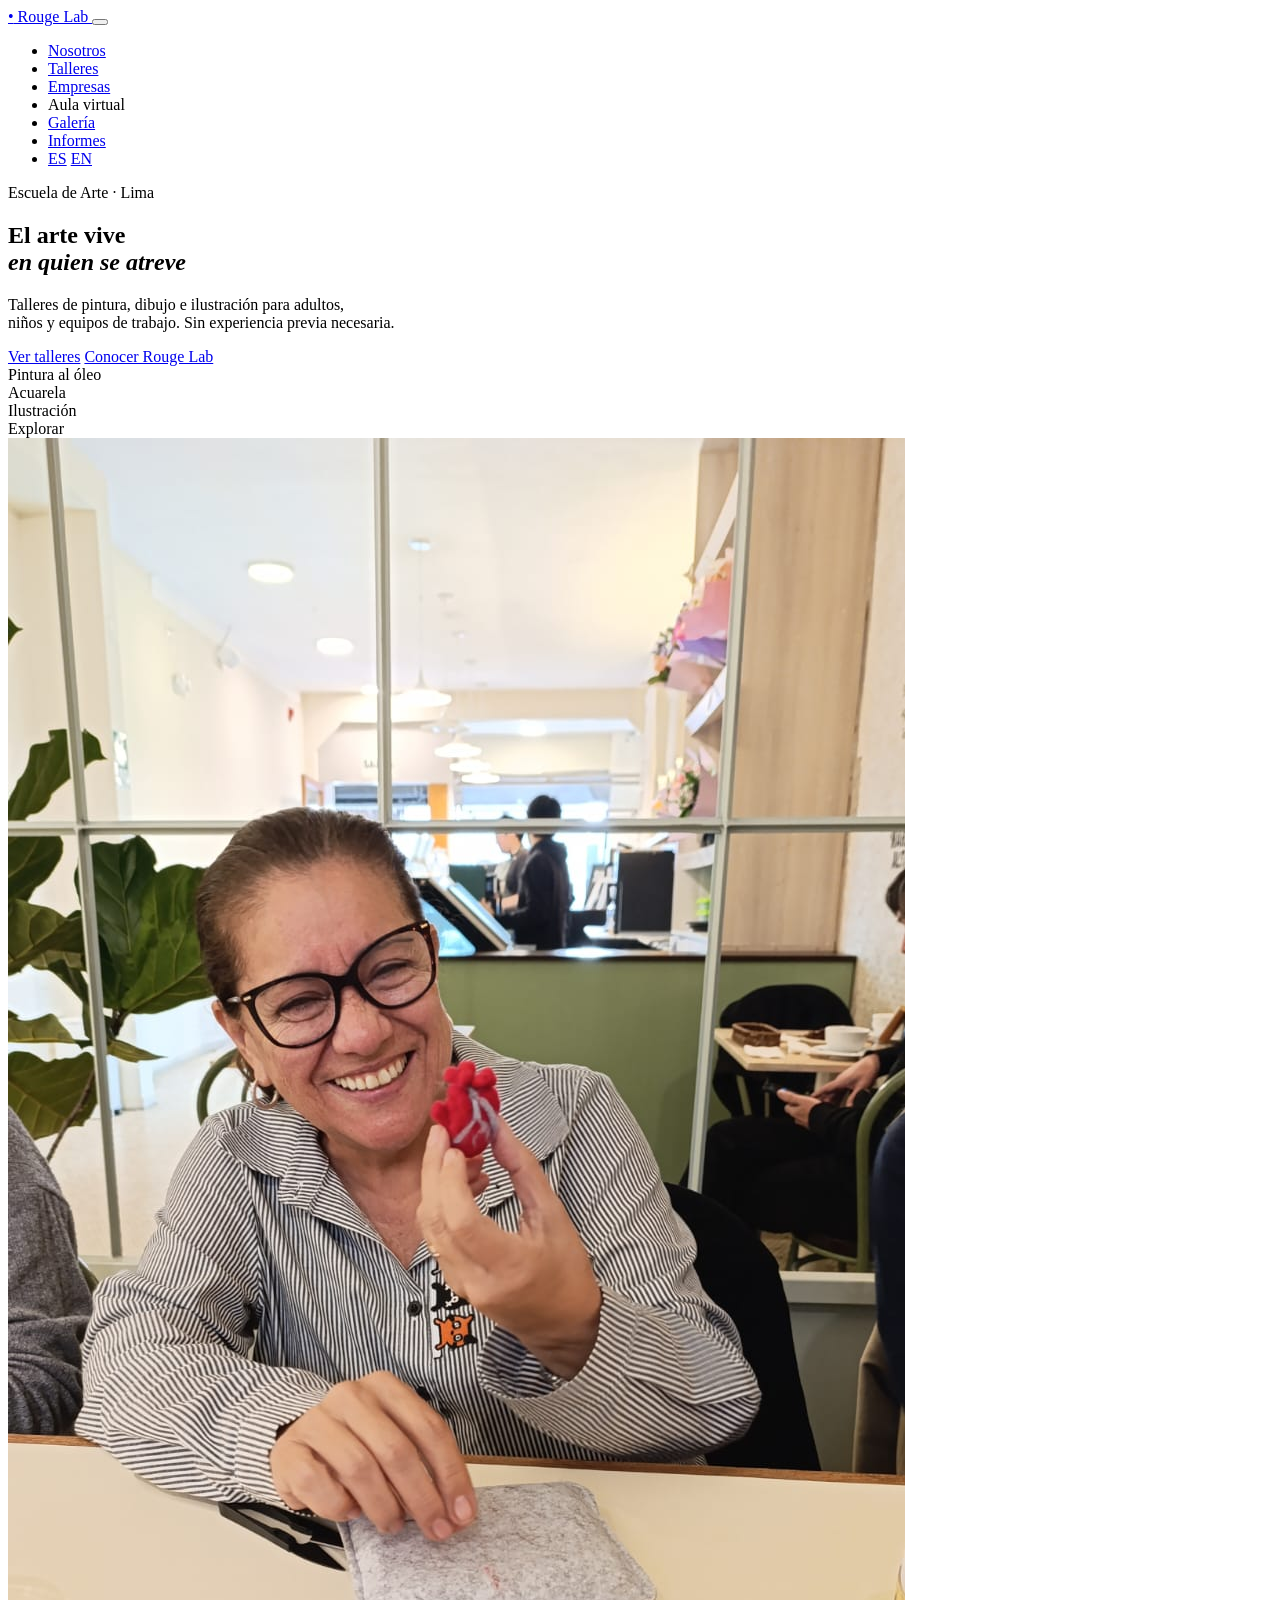
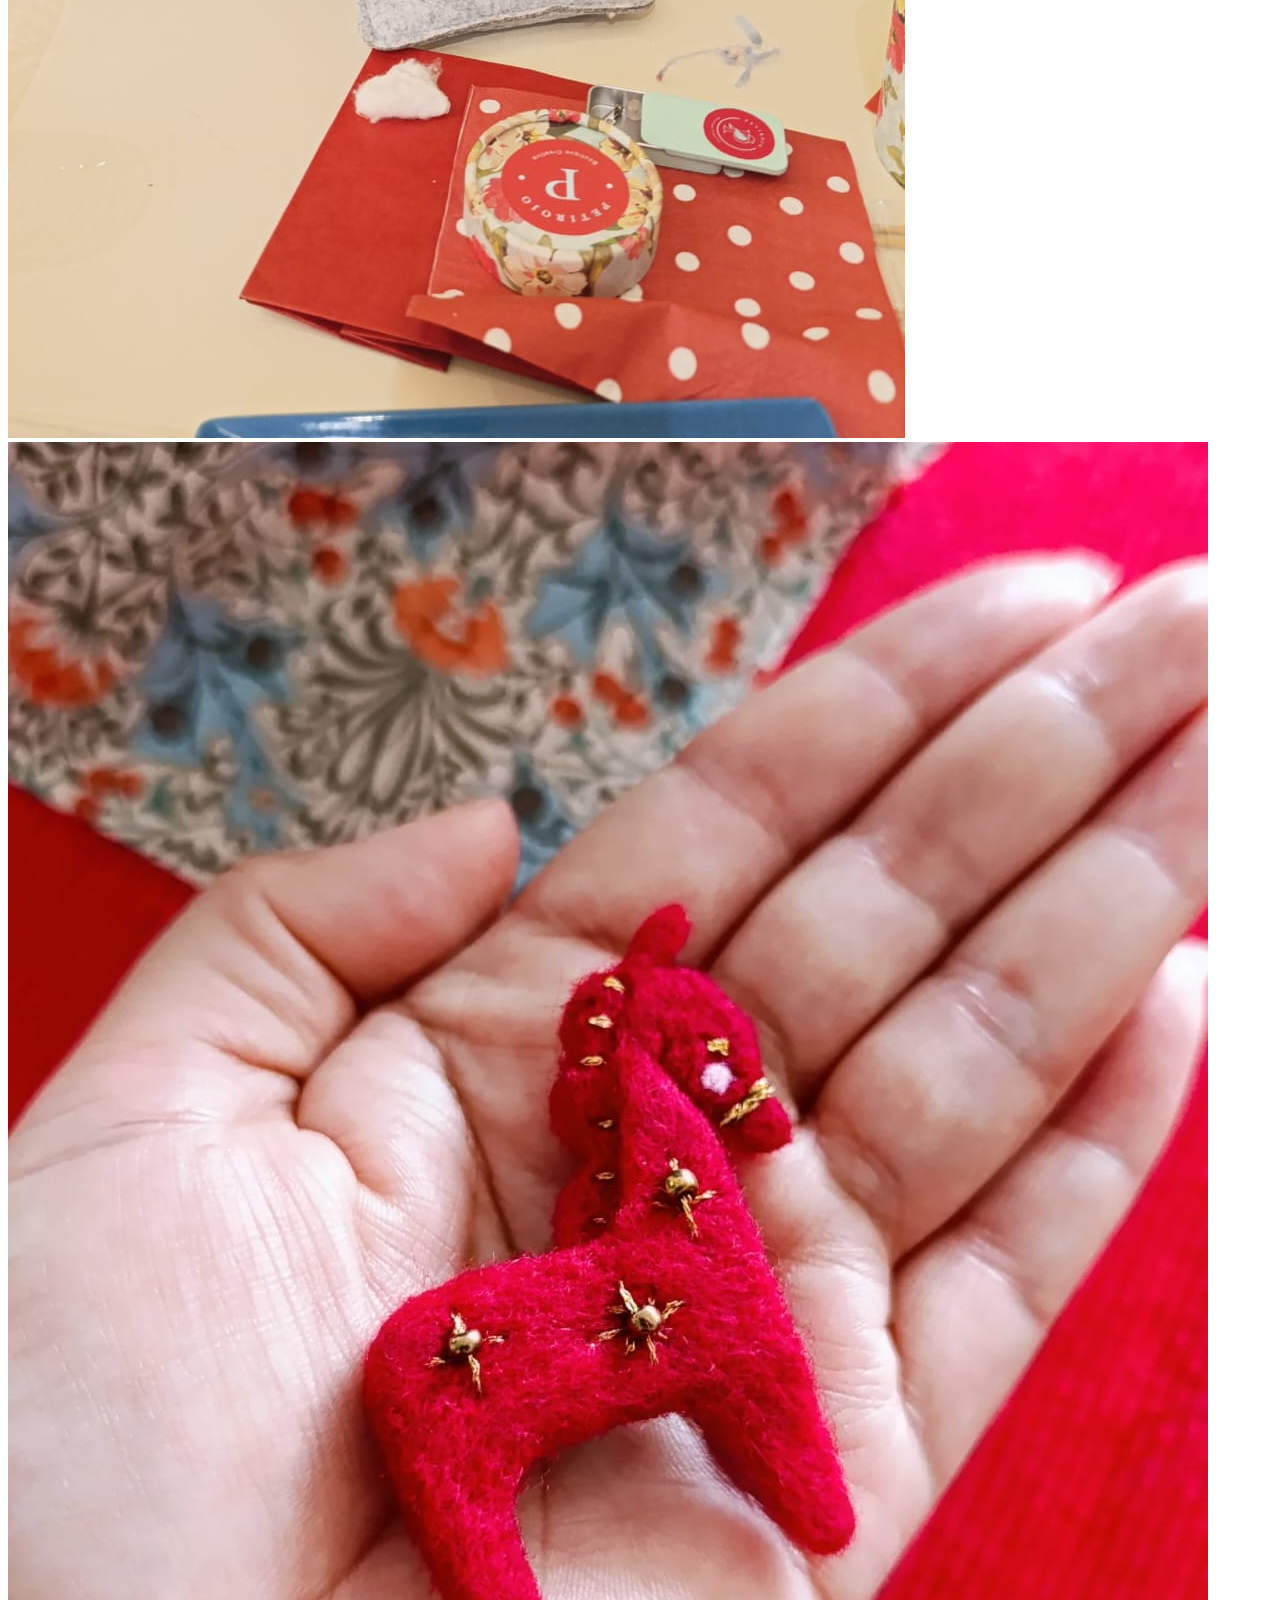
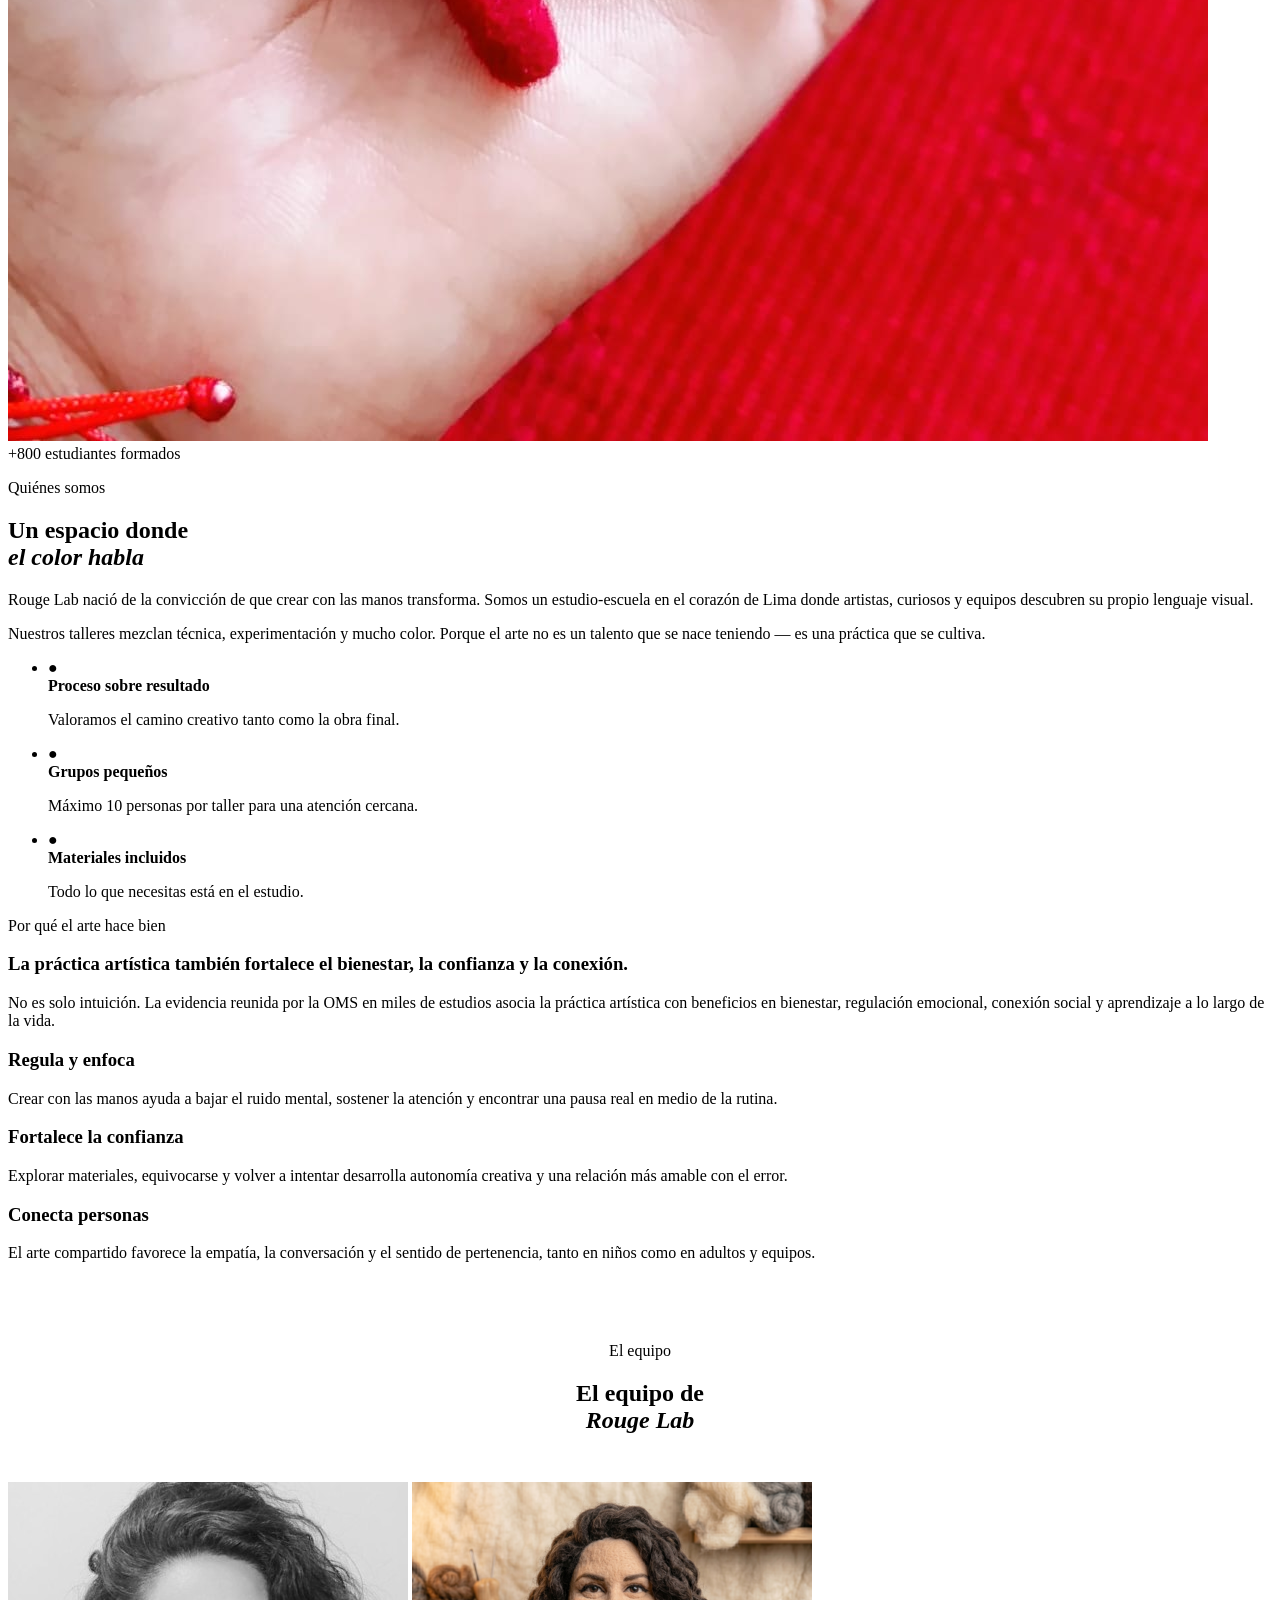
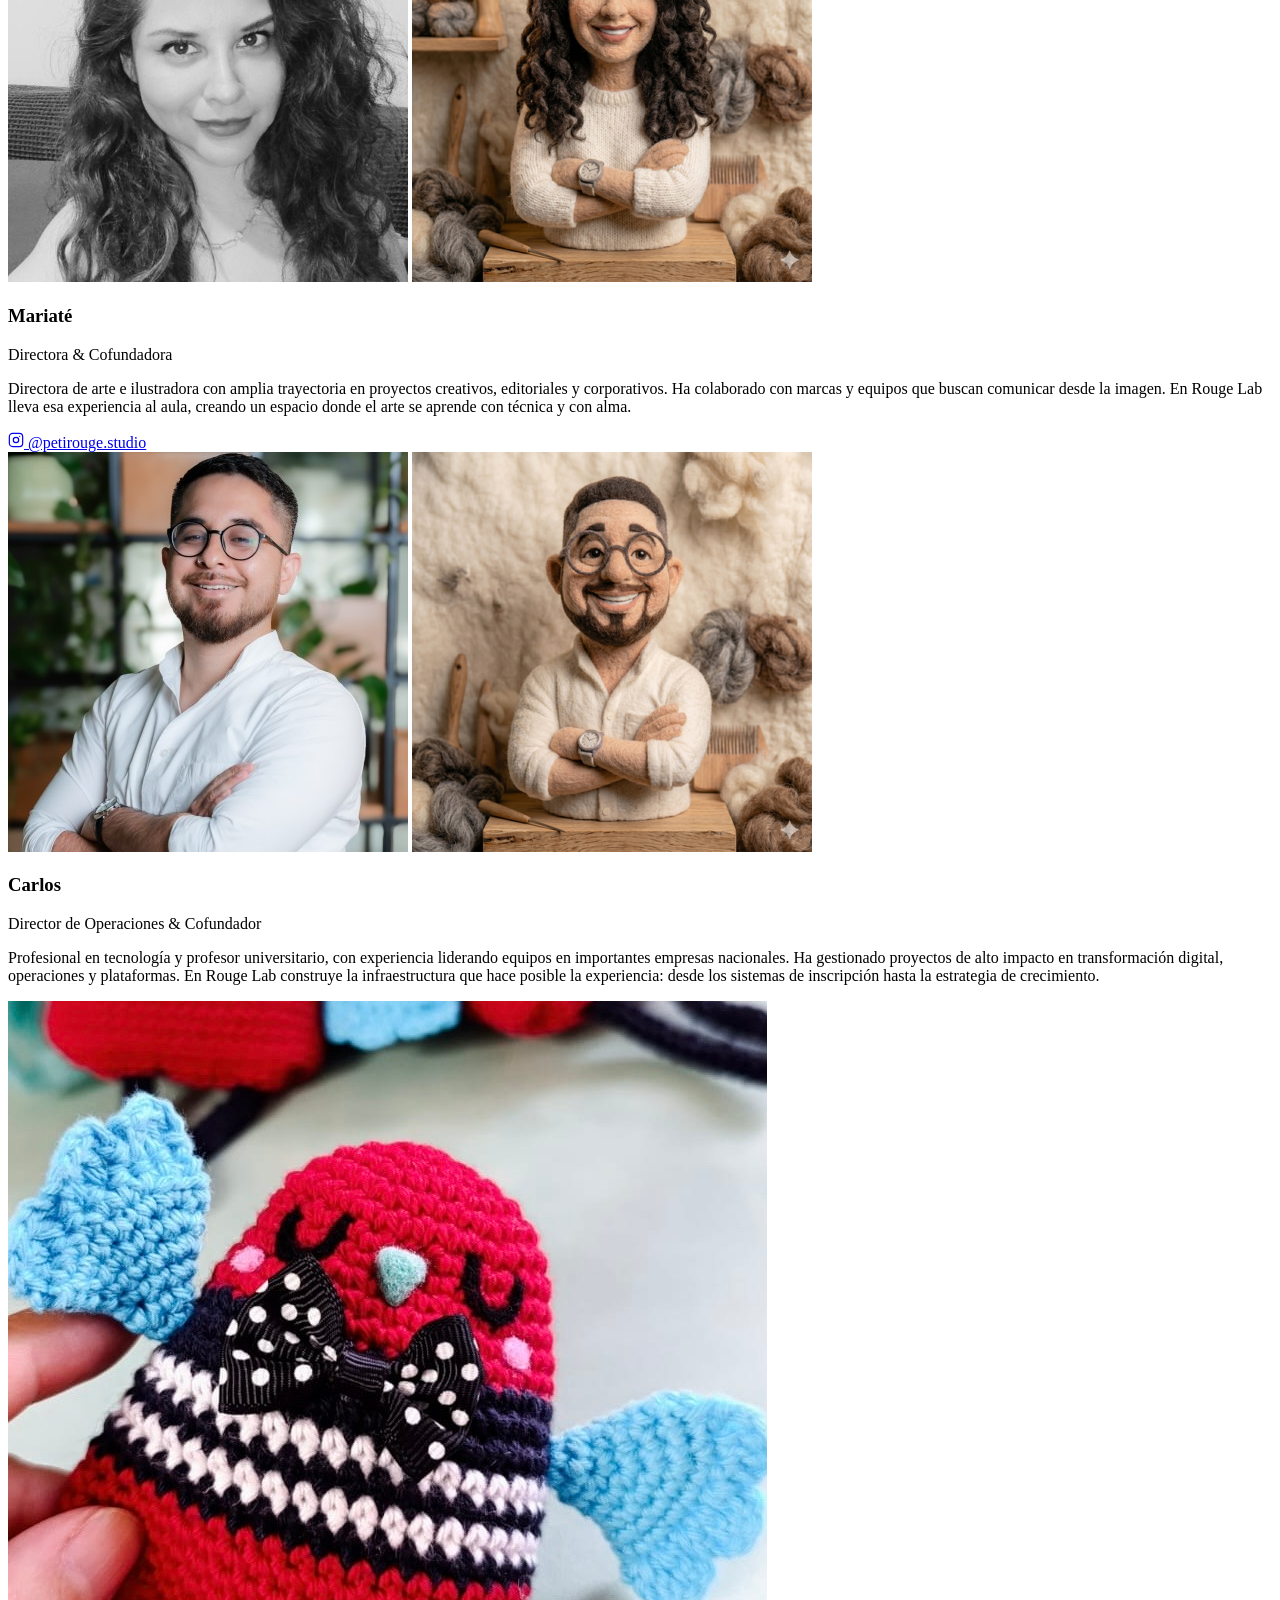
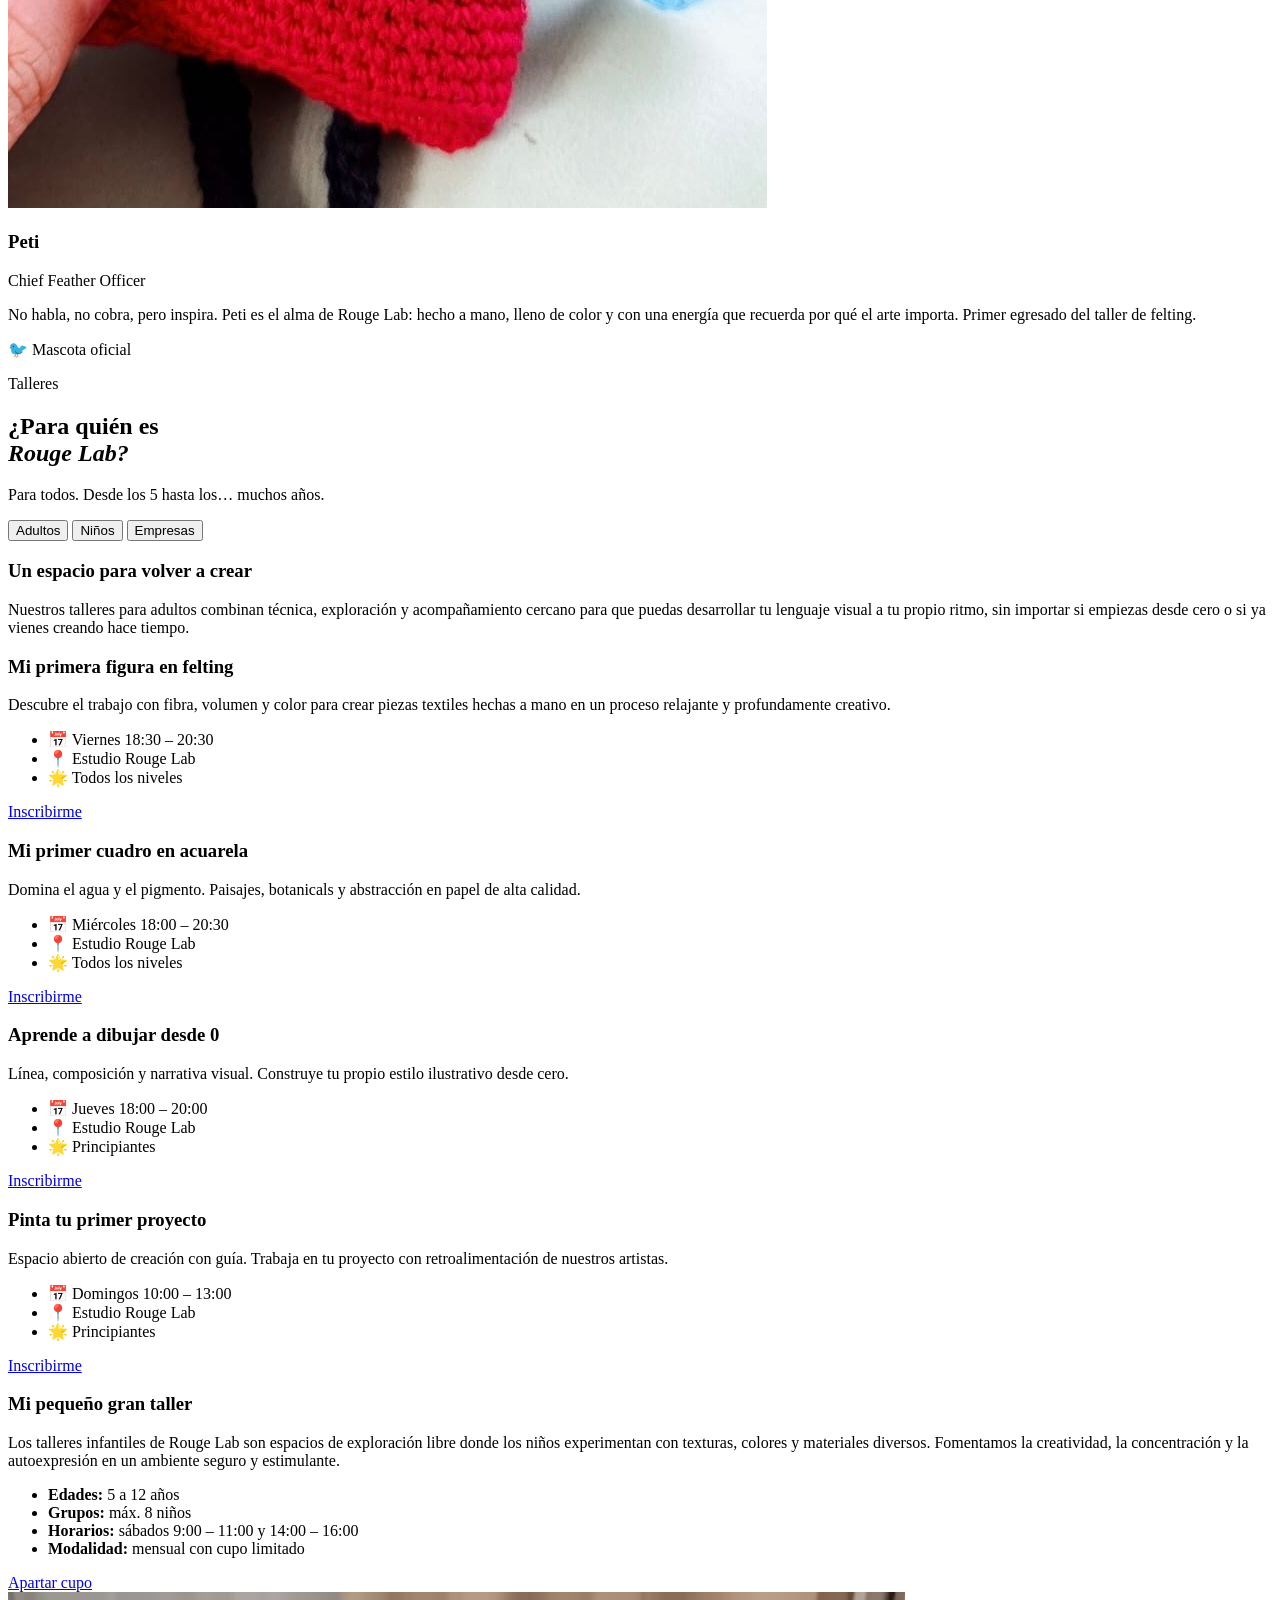
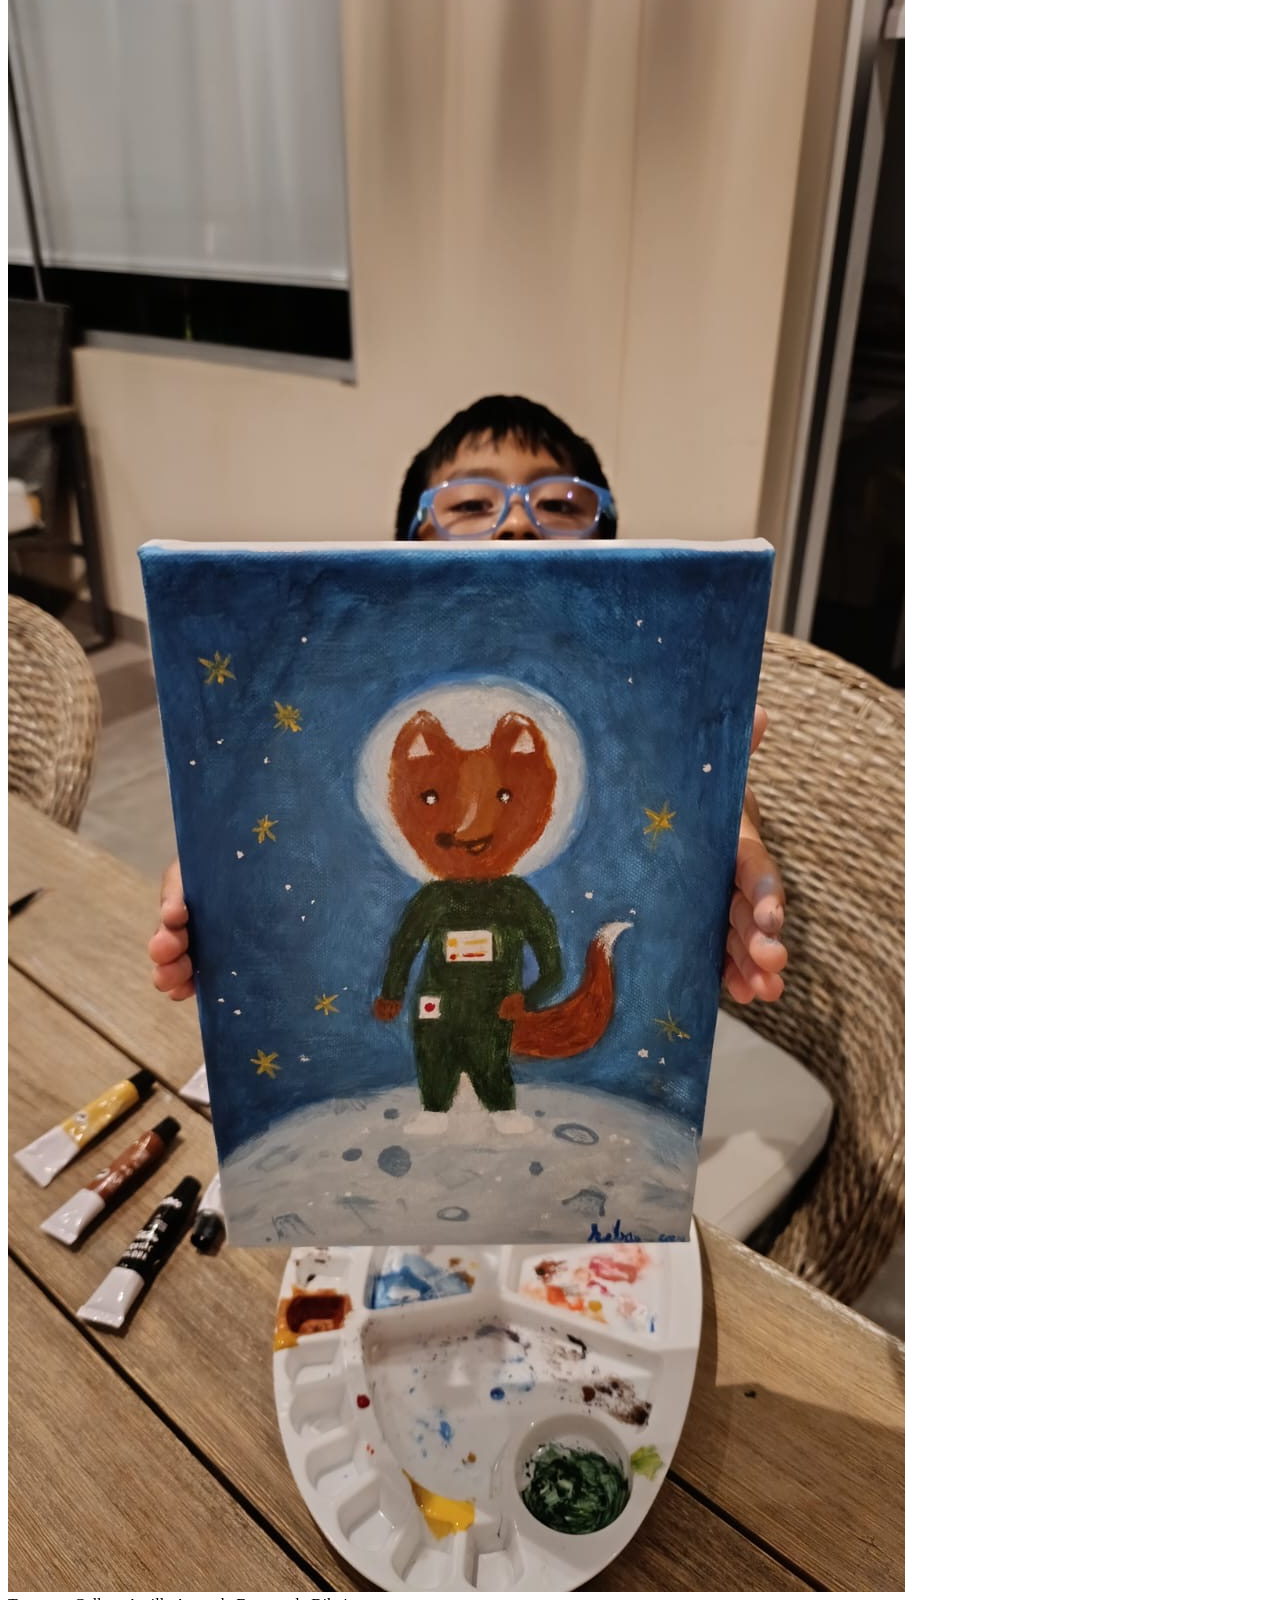
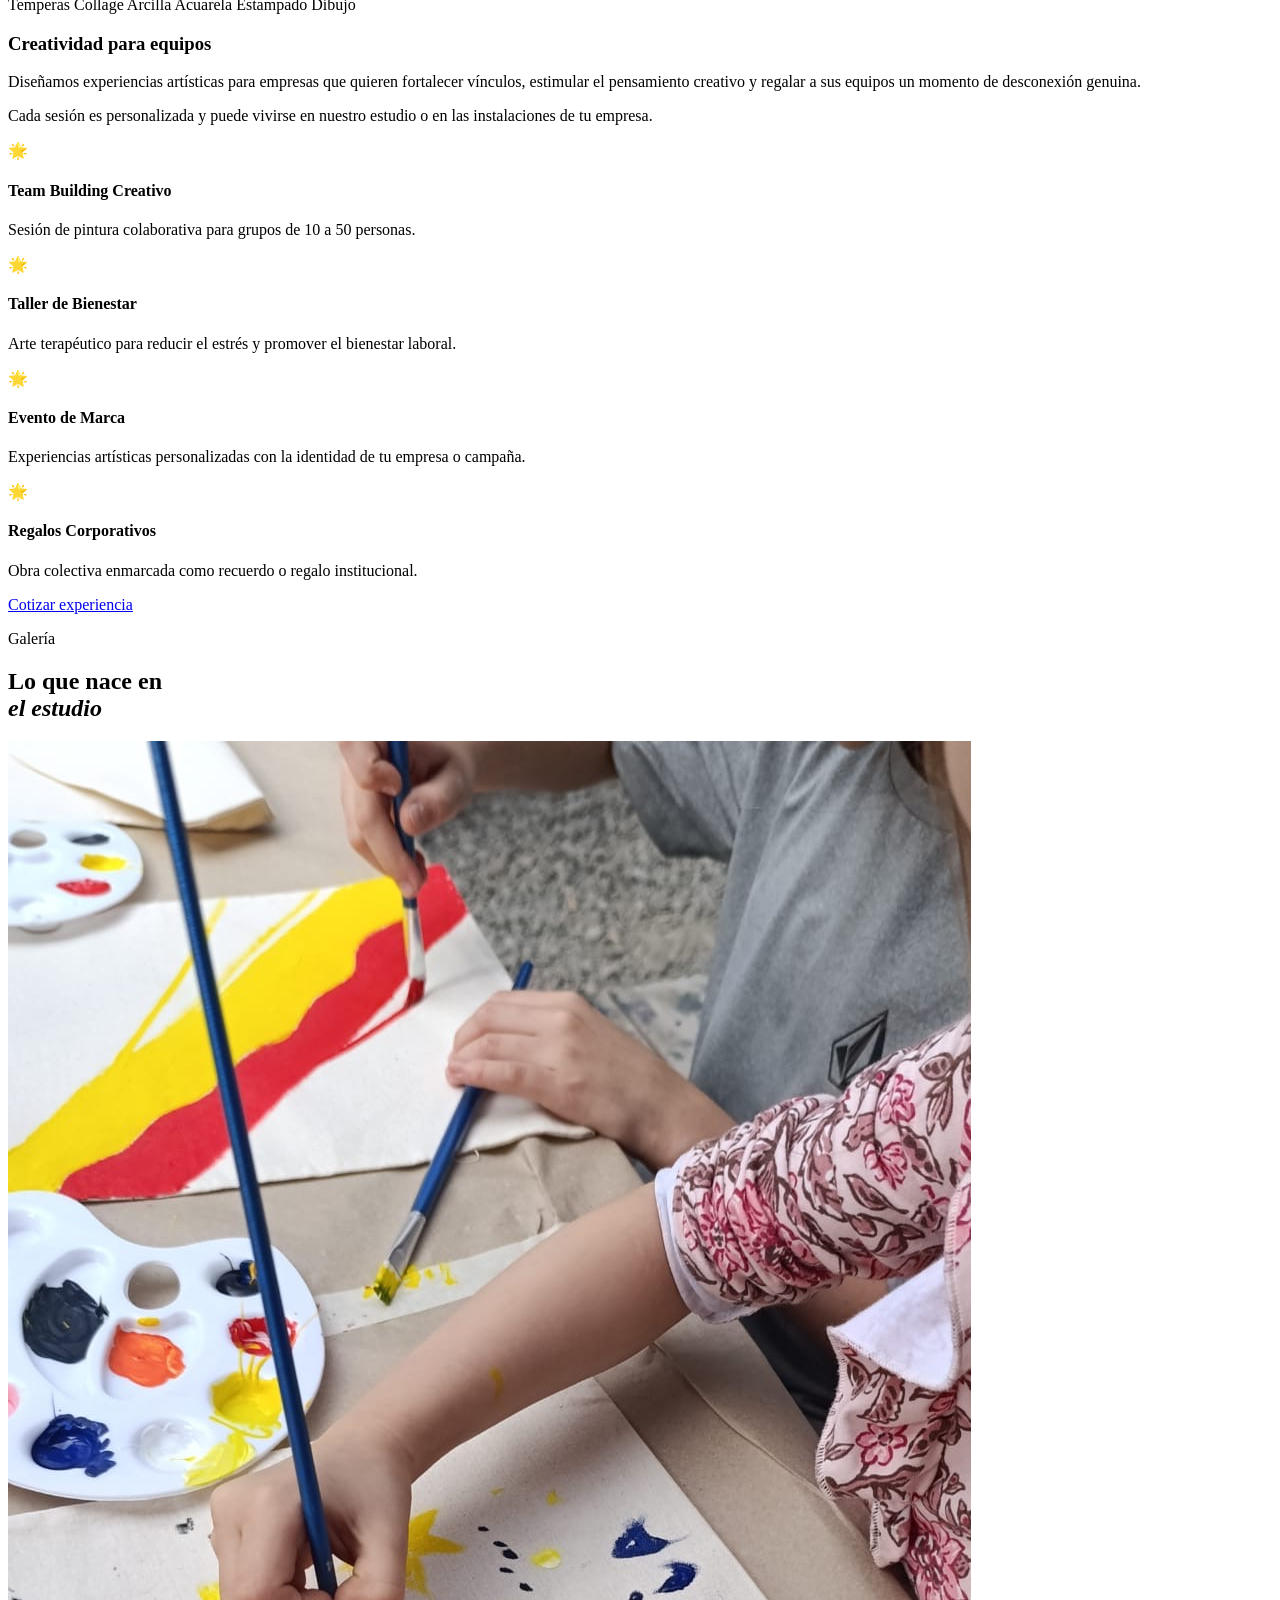
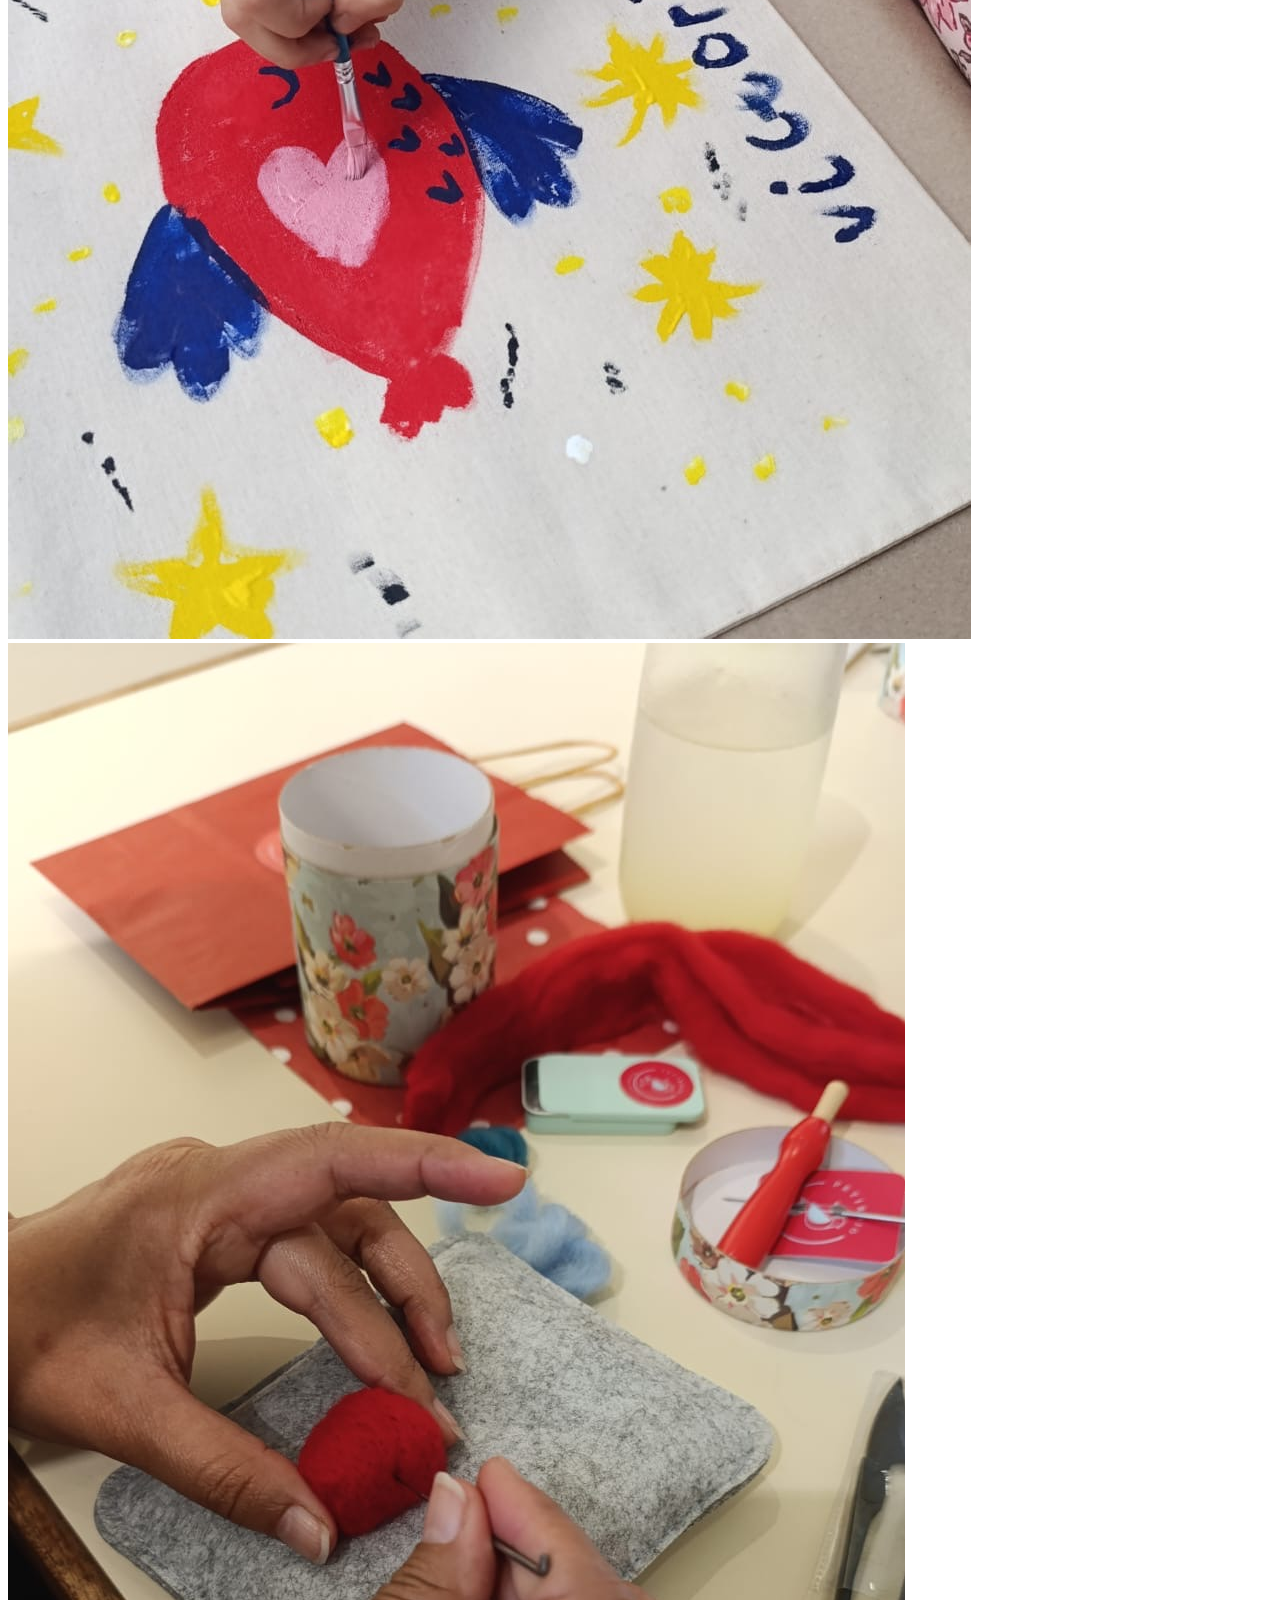
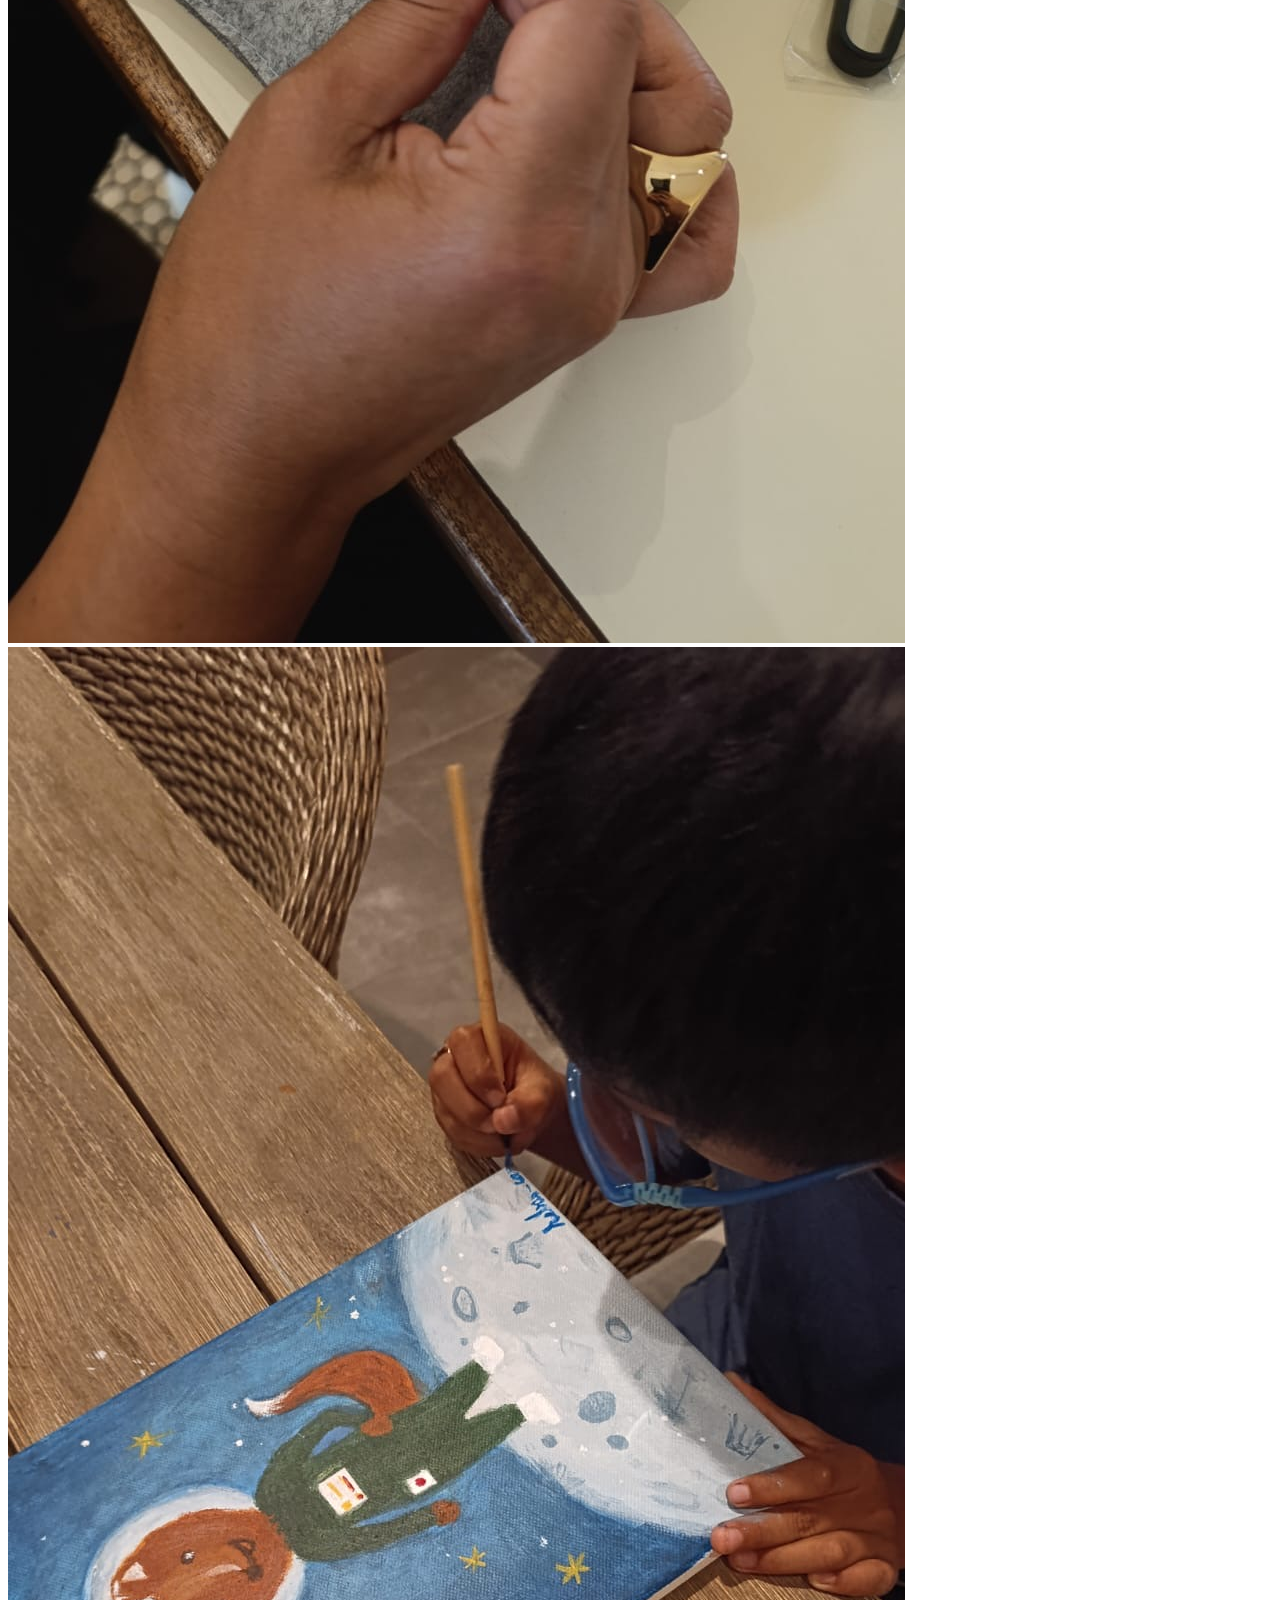
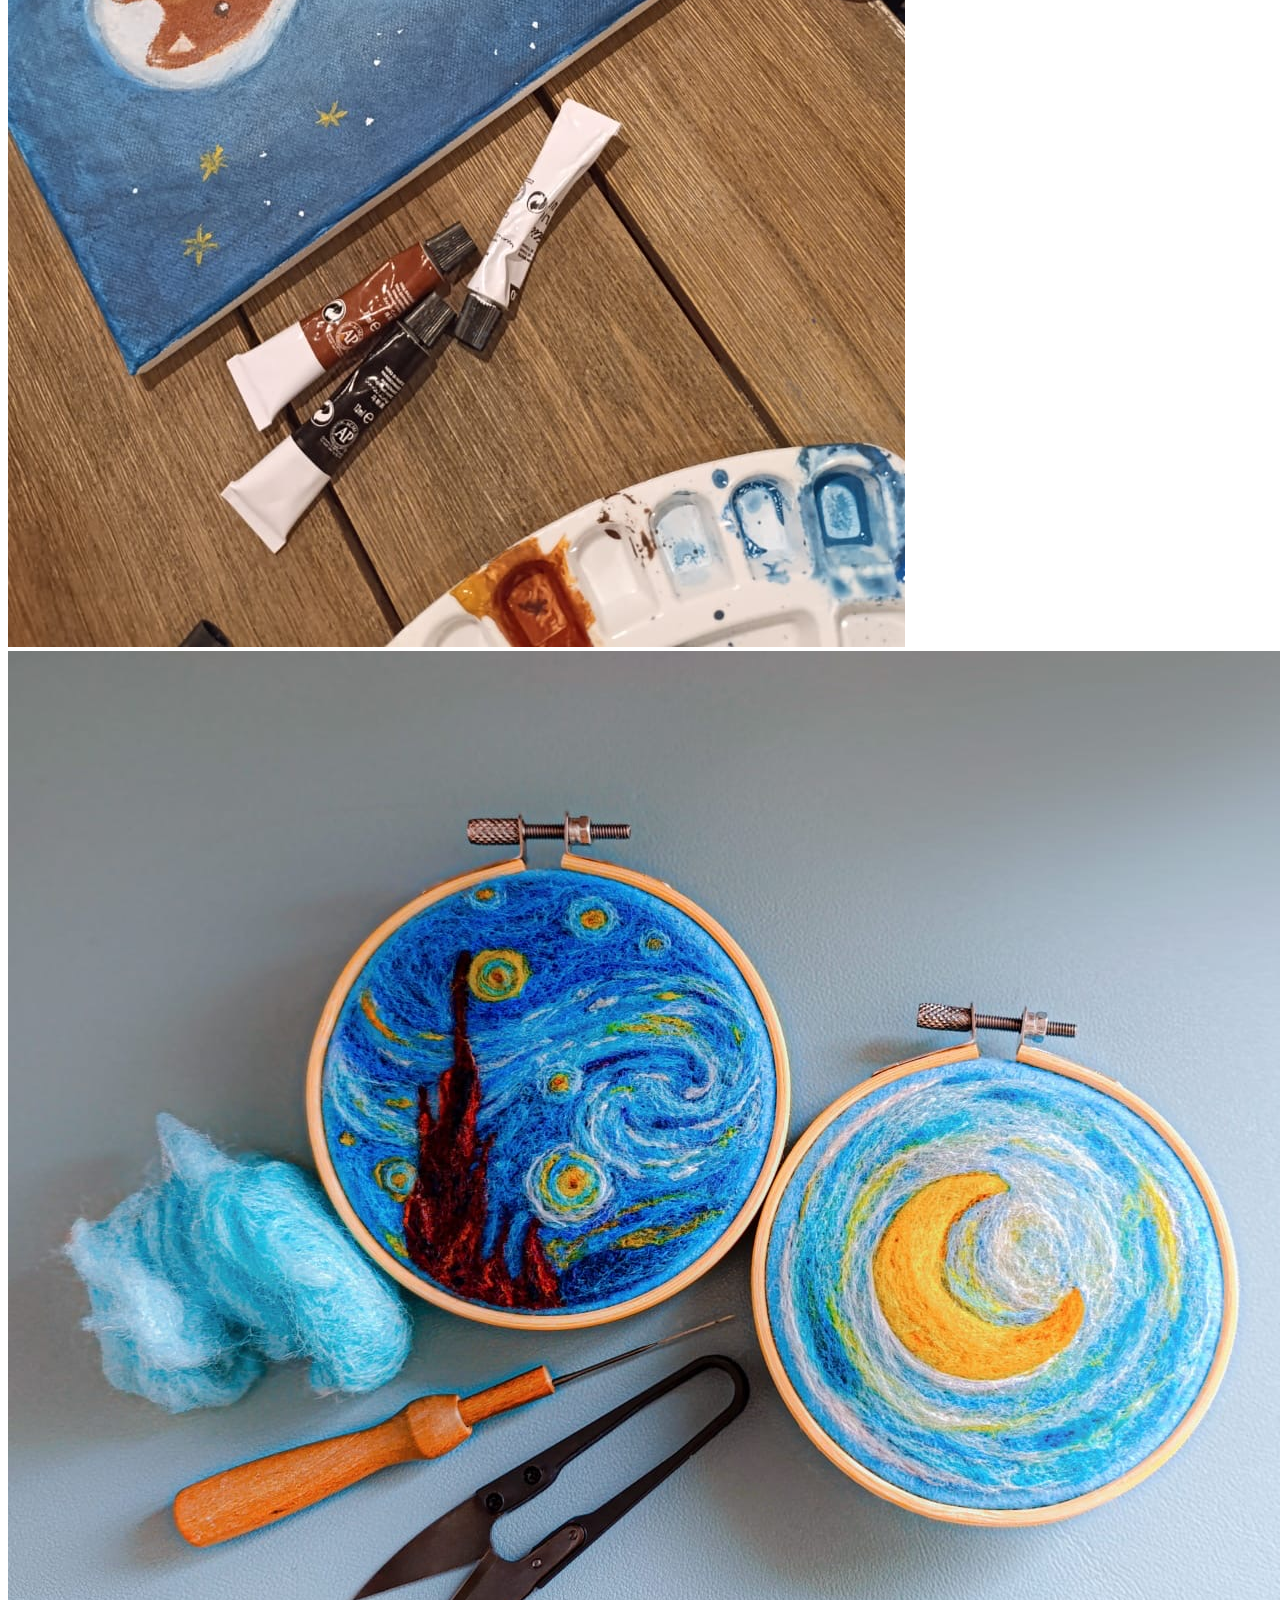
==== alterna/index.html @ 45ee2a36 "Update primary navigation CTA copy" ====
<!DOCTYPE html>
<html lang="es">
<head>
  <meta charset="UTF-8" />
  <meta name="viewport" content="width=device-width, initial-scale=1.0" />
  <title>Rouge Lab — Escuela de Arte</title>
  <meta name="description" content="Rouge Lab es una escuela de arte en Lima que ofrece talleres de pintura, dibujo y expresión creativa para adultos, niños y empresas." />
  <link rel="alternate" hreflang="es" href="/alterna/" />
  <link rel="alternate" hreflang="en" href="/alterna/en/" />
  <link rel="preconnect" href="https://fonts.googleapis.com" />
  <link rel="preconnect" href="https://fonts.gstatic.com" crossorigin />
  <link href="https://fonts.googleapis.com/css2?family=Playfair+Display:ital,wght@0,400;0,700;1,400&family=DM+Sans:wght@300;400;500&display=swap" rel="stylesheet" />
  <link rel="stylesheet" href="styles.css" />
</head>
<body>

  <!-- NAV -->
  <nav class="nav" id="nav">
    <a href="#inicio" class="nav__logo">
      <span class="nav__logo-bird">&#x2022;</span> Rouge Lab
    </a>
    <button class="nav__toggle" id="navToggle" aria-label="Menú">
      <span></span><span></span><span></span>
    </button>
    <ul class="nav__links" id="navLinks">
      <li><a href="#nosotros">Nosotros</a></li>
      <li><a href="#talleres">Talleres</a></li>
      <li><a href="#empresas">Empresas</a></li>
      <li><span class="nav__placeholder">Aula virtual</span></li>
      <li><a href="#galeria">Galería</a></li>
      <li><a href="#contacto" class="nav__cta">Informes</a></li>
      <li class="nav__lang" aria-label="Selector de idioma">
        <a href="./" class="is-active" aria-current="page">ES</a>
        <a href="en/">EN</a>
      </li>
    </ul>
  </nav>

  <!-- HERO -->
  <section class="hero" id="inicio">
    <div class="hero__bg">
      <div class="hero__shape hero__shape--1"></div>
      <div class="hero__shape hero__shape--2"></div>
      <div class="hero__shape hero__shape--3"></div>
    </div>
    <div class="hero__content">
      <p class="hero__eyebrow">Escuela de Arte · Lima</p>
      <h1 class="hero__title">
        El arte vive<br />
        <em>en quien se atreve</em>
      </h1>
      <p class="hero__subtitle">
        Talleres de pintura, dibujo e ilustración para adultos,<br class="desktop-only" />
        niños y equipos de trabajo. Sin experiencia previa necesaria.
      </p>
      <div class="hero__actions">
        <a href="#talleres" class="btn btn--primary">Ver talleres</a>
        <a href="#nosotros" class="btn btn--ghost">Conocer Rouge Lab</a>
      </div>
    </div>
    <div class="hero__visual">
      <div class="hero__card hero__card--1">
        <div class="hero__card-img" style="background-color: #c9463d;"></div>
        <span>Pintura al óleo</span>
      </div>
      <div class="hero__card hero__card--2">
        <div class="hero__card-img" style="background-color: #e8c9a0;"></div>
        <span>Acuarela</span>
      </div>
      <div class="hero__card hero__card--3">
        <div class="hero__card-img" style="background-color: #2c2118;"></div>
        <span>Ilustración</span>
      </div>
    </div>
    <div class="hero__scroll">
      <span>Explorar</span>
      <div class="hero__scroll-line"></div>
    </div>
  </section>

  <!-- NOSOTROS -->
  <section class="about about--home" id="nosotros">
    <div class="container">
      <div class="about__grid">
        <div class="about__visual">
          <div class="about__img-wrapper">
            <img src="../img/talleres/2049753c-a8f8-4cf8-a134-66e9a15b67ac.JPG" alt="Participante creando en el estudio Rouge Lab" class="about__img about__img--main" loading="lazy" />
            <img src="../img/talleres/4819801e-a44d-4fa1-bdee-fe150445d167.JPG" alt="Pieza de felting creada en Rouge Lab" class="about__img about__img--accent" loading="lazy" />
          </div>
          <div class="about__stat-card">
            <span class="about__stat-number">+800</span>
            <span class="about__stat-label">estudiantes formados</span>
          </div>
        </div>
        <div class="about__text">
          <p class="section-eyebrow">Quiénes somos</p>
          <h2 class="section-title">Un espacio donde<br /><em>el color habla</em></h2>
          <p class="about__body">
            Rouge Lab nació de la convicción de que crear con las manos transforma. Somos un estudio-escuela en el corazón de Lima donde artistas, curiosos y equipos descubren su propio lenguaje visual.
          </p>
          <p class="about__body">
            Nuestros talleres mezclan técnica, experimentación y mucho color. Porque el arte no es un talento que se nace teniendo — es una práctica que se cultiva.
          </p>
          <ul class="about__pillars">
            <li>
              <div class="about__pillar-icon">&#9679;</div>
              <div>
                <strong>Proceso sobre resultado</strong>
                <p>Valoramos el camino creativo tanto como la obra final.</p>
              </div>
            </li>
            <li>
              <div class="about__pillar-icon">&#9679;</div>
              <div>
                <strong>Grupos pequeños</strong>
                <p>Máximo 10 personas por taller para una atención cercana.</p>
              </div>
            </li>
            <li>
              <div class="about__pillar-icon">&#9679;</div>
              <div>
                <strong>Materiales incluidos</strong>
                <p>Todo lo que necesitas está en el estudio.</p>
              </div>
            </li>
          </ul>
        </div>
      </div>

      <div class="about__evidence about__evidence--band about__evidence--home">
        <div class="about__evidence-head">
          <div>
            <p class="about__evidence-kicker">Por qué el arte hace bien</p>
            <h3 class="about__evidence-title">La práctica artística también fortalece el bienestar, la confianza y la conexión.</h3>
          </div>
          <p class="about__evidence-intro">
            No es solo intuición. La evidencia reunida por la OMS en miles de estudios asocia la práctica artística con beneficios en bienestar, regulación emocional, conexión social y aprendizaje a lo largo de la vida.
          </p>
        </div>
        <div class="about__evidence-grid">
          <article class="about__evidence-card">
            <h3>Regula y enfoca</h3>
            <p>Crear con las manos ayuda a bajar el ruido mental, sostener la atención y encontrar una pausa real en medio de la rutina.</p>
          </article>
          <article class="about__evidence-card">
            <h3>Fortalece la confianza</h3>
            <p>Explorar materiales, equivocarse y volver a intentar desarrolla autonomía creativa y una relación más amable con el error.</p>
          </article>
          <article class="about__evidence-card">
            <h3>Conecta personas</h3>
            <p>El arte compartido favorece la empatía, la conversación y el sentido de pertenencia, tanto en niños como en adultos y equipos.</p>
          </article>
        </div>
      </div>

      <!-- EQUIPO FUNDADOR -->
      <div class="team">
        <p class="section-eyebrow" style="text-align:center; margin-top:5rem;">El equipo</p>
        <h2 class="section-title" style="text-align:center; margin-bottom:3rem;">El equipo de<br/><em>Rouge Lab</em></h2>
        <div class="team__grid">

          <div class="team__card">
            <div class="team__photo-wrap">
              <img src="../img/mariate.jpg" alt="Mariaté" class="team__photo team__photo--real" />
              <img src="../img/tete_felt.png" alt="Mariaté felting" class="team__photo team__photo--felt" />
            </div>
            <div class="team__info">
              <h3 class="team__name">Mariaté</h3>
              <p class="team__role">Directora &amp; Cofundadora</p>
              <p class="team__bio">Directora de arte e ilustradora con amplia trayectoria en proyectos creativos, editoriales y corporativos. Ha colaborado con marcas y equipos que buscan comunicar desde la imagen. En Rouge Lab lleva esa experiencia al aula, creando un espacio donde el arte se aprende con técnica y con alma.</p>
              <a href="https://www.instagram.com/petirouge.studio/" target="_blank" rel="noopener" class="team__ig">
                <svg width="16" height="16" viewBox="0 0 24 24" fill="none" stroke="currentColor" stroke-width="1.8"><rect x="2" y="2" width="20" height="20" rx="5"/><circle cx="12" cy="12" r="4"/><circle cx="17.5" cy="6.5" r="1" fill="currentColor" stroke="none"/></svg>
                @petirouge.studio
              </a>
            </div>
          </div>

          <div class="team__card">
            <div class="team__photo-wrap">
              <img src="../img/carlos.jpg" alt="Carlos" class="team__photo team__photo--real" />
              <img src="../img/carlos_felt.png" alt="Carlos felting" class="team__photo team__photo--felt" />
            </div>
            <div class="team__info">
              <h3 class="team__name">Carlos</h3>
              <p class="team__role">Director de Operaciones &amp; Cofundador</p>
              <p class="team__bio">Profesional en tecnología y profesor universitario, con experiencia liderando equipos en importantes empresas nacionales. Ha gestionado proyectos de alto impacto en transformación digital, operaciones y plataformas. En Rouge Lab construye la infraestructura que hace posible la experiencia: desde los sistemas de inscripción hasta la estrategia de crecimiento.</p>
            </div>
          </div>

          <div class="team__card team__card--mascot">
            <div class="team__photo-wrap team__photo-wrap--mascot">
              <img src="../img/peti_row.jpg" alt="Peti — Chief Feather Officer" class="team__photo team__photo--mascot" />
            </div>
            <div class="team__info">
              <h3 class="team__name">Peti</h3>
              <p class="team__role">Chief Feather Officer</p>
              <p class="team__bio">No habla, no cobra, pero inspira. Peti es el alma de Rouge Lab: hecho a mano, lleno de color y con una energía que recuerda por qué el arte importa. Primer egresado del taller de felting.</p>
              <span class="team__badge">&#x1F426; Mascota oficial</span>
            </div>
          </div>

        </div>
      </div>

    </div>
  </section>

  <!-- TALLERES -->
  <section class="workshops" id="talleres">
    <div class="container">
      <div class="section-header">
        <p class="section-eyebrow">Talleres</p>
        <h2 class="section-title">¿Para quién es<br /><em>Rouge Lab?</em></h2>
        <p class="section-subtitle">Para todos. Desde los 5 hasta los… muchos años.</p>
      </div>

      <div class="workshops__tabs">
        <button class="workshops__tab active" data-tab="adults">Adultos</button>
        <button class="workshops__tab" data-tab="kids">Niños</button>
        <button class="workshops__tab" data-tab="companies">Empresas</button>
      </div>

      <!-- ADULTOS -->
      <div class="workshops__panel active" id="tab-adults">
        <div class="workshops__adults-intro">
          <h3>Un espacio para volver a crear</h3>
          <p>
            Nuestros talleres para adultos combinan técnica, exploración y acompañamiento cercano para que puedas desarrollar tu lenguaje visual a tu propio ritmo, sin importar si empiezas desde cero o si ya vienes creando hace tiempo.
          </p>
        </div>
        <div class="workshops__grid">
          <div class="workshop-card">
            <div class="workshop-card__color" style="background: #c9463d;"></div>
            <div class="workshop-card__body">
              <h3>Mi primera figura en felting</h3>
              <p>Descubre el trabajo con fibra, volumen y color para crear piezas textiles hechas a mano en un proceso relajante y profundamente creativo.</p>
              <ul class="workshop-card__meta">
                <li>&#128197; Viernes 18:30 – 20:30</li>
                <li>&#128205; Estudio Rouge Lab</li>
                <li>&#127775; Todos los niveles</li>
              </ul>
              <a href="#contacto" class="btn btn--small btn--primary">Inscribirme</a>
            </div>
          </div>
          <div class="workshop-card">
            <div class="workshop-card__color" style="background: #e8c9a0;"></div>
            <div class="workshop-card__body">
              <h3>Mi primer cuadro en acuarela</h3>
              <p>Domina el agua y el pigmento. Paisajes, botanicals y abstracción en papel de alta calidad.</p>
              <ul class="workshop-card__meta">
                <li>&#128197; Miércoles 18:00 – 20:30</li>
                <li>&#128205; Estudio Rouge Lab</li>
                <li>&#127775; Todos los niveles</li>
              </ul>
              <a href="#contacto" class="btn btn--small btn--primary">Inscribirme</a>
            </div>
          </div>
          <div class="workshop-card">
            <div class="workshop-card__color" style="background: #7a5c4a;"></div>
            <div class="workshop-card__body">
              <h3>Aprende a dibujar desde 0</h3>
              <p>Línea, composición y narrativa visual. Construye tu propio estilo ilustrativo desde cero.</p>
              <ul class="workshop-card__meta">
                <li>&#128197; Jueves 18:00 – 20:00</li>
                <li>&#128205; Estudio Rouge Lab</li>
                <li>&#127775; Principiantes</li>
              </ul>
              <a href="#contacto" class="btn btn--small btn--primary">Inscribirme</a>
            </div>
          </div>
          <div class="workshop-card">
            <div class="workshop-card__color" style="background: #2c2118;"></div>
            <div class="workshop-card__body">
              <h3>Pinta tu primer proyecto</h3>
              <p>Espacio abierto de creación con guía. Trabaja en tu proyecto con retroalimentación de nuestros artistas.</p>
              <ul class="workshop-card__meta">
                <li>&#128197; Domingos 10:00 – 13:00</li>
                <li>&#128205; Estudio Rouge Lab</li>
                <li>&#127775; Principiantes</li>
              </ul>
              <a href="#contacto" class="btn btn--small btn--primary">Inscribirme</a>
            </div>
          </div>
        </div>
      </div>

      <!-- NIÑOS -->
      <div class="workshops__panel" id="tab-kids">
        <div class="workshops__kids-hero">
          <div class="workshops__kids-text">
            <h3>Mi pequeño gran taller</h3>
            <p>
              Los talleres infantiles de Rouge Lab son espacios de exploración libre donde los niños experimentan con texturas, colores y materiales diversos. Fomentamos la creatividad, la concentración y la autoexpresión en un ambiente seguro y estimulante.
            </p>
            <ul class="workshops__kids-list">
              <li><strong>Edades:</strong> 5 a 12 años</li>
              <li><strong>Grupos:</strong> máx. 8 niños</li>
              <li><strong>Horarios:</strong> sábados 9:00 – 11:00 y 14:00 – 16:00</li>
              <li><strong>Modalidad:</strong> mensual con cupo limitado</li>
            </ul>
            <a href="#contacto" class="btn btn--primary">Apartar cupo</a>
          </div>
          <div class="workshops__kids-visual">
            <img src="../img/talleres/4cf936ca-8962-4713-806b-2a89aa88172f.JPG" alt="Nino mostrando una pintura realizada en Rouge Lab" class="workshops__kids-image" loading="lazy" />
            <div class="workshops__kids-tags">
              <span>Temperas</span>
              <span>Collage</span>
              <span>Arcilla</span>
              <span>Acuarela</span>
              <span>Estampado</span>
              <span>Dibujo</span>
            </div>
          </div>
        </div>
      </div>

      <!-- EMPRESAS -->
      <div class="workshops__panel" id="tab-companies">
        <div class="workshops__companies">
          <div class="workshops__companies-text">
            <h3>Creatividad para equipos</h3>
            <p>
              Diseñamos experiencias artísticas para empresas que quieren fortalecer vínculos, estimular el pensamiento creativo y regalar a sus equipos un momento de desconexión genuina.
            </p>
            <p>
              Cada sesión es personalizada y puede vivirse en nuestro estudio o en las instalaciones de tu empresa.
            </p>
          </div>
          <div class="workshops__companies-cards">
            <div class="companies-card">
              <div class="companies-card__icon">&#127775;</div>
              <h4>Team Building Creativo</h4>
              <p>Sesión de pintura colaborativa para grupos de 10 a 50 personas.</p>
            </div>
            <div class="companies-card">
              <div class="companies-card__icon">&#127775;</div>
              <h4>Taller de Bienestar</h4>
              <p>Arte terapéutico para reducir el estrés y promover el bienestar laboral.</p>
            </div>
            <div class="companies-card">
              <div class="companies-card__icon">&#127775;</div>
              <h4>Evento de Marca</h4>
              <p>Experiencias artísticas personalizadas con la identidad de tu empresa o campaña.</p>
            </div>
            <div class="companies-card">
              <div class="companies-card__icon">&#127775;</div>
              <h4>Regalos Corporativos</h4>
              <p>Obra colectiva enmarcada como recuerdo o regalo institucional.</p>
            </div>
          </div>
          <a href="#contacto" class="btn btn--primary">Cotizar experiencia</a>
        </div>
      </div>
    </div>
  </section>

  <!-- GALERÍA -->
  <section class="gallery" id="galeria">
    <div class="container">
      <div class="section-header">
        <p class="section-eyebrow">Galería</p>
        <h2 class="section-title">Lo que nace en<br /><em>el estudio</em></h2>
      </div>
    </div>
    <div class="gallery__grid">
      <div class="gallery__item gallery__item--tall">
        <img src="../img/talleres/1487d30d-8823-4ec9-9c9c-355a350ff001.JPG" alt="Ninos pintando una pieza colorida en Rouge Lab" class="gallery__image" loading="lazy" />
      </div>
      <div class="gallery__item">
        <img src="../img/talleres/1d75b389-9949-458d-b169-37931965fa81.JPG" alt="Proceso de felting en Rouge Lab" class="gallery__image" loading="lazy" />
      </div>
      <div class="gallery__item">
        <img src="../img/talleres/710131fc-3ccc-4c96-8515-e1dfbfdd8624.JPG" alt="Obras textiles inspiradas en el cielo creadas en Rouge Lab" class="gallery__image" loading="lazy" />
      </div>
      <div class="gallery__item gallery__item--wide">
        <img src="../img/talleres/da904399-f6e9-4173-9c25-c521548ea36d.JPG" alt="Ilustraciones florales creadas en Rouge Lab" class="gallery__image" loading="lazy" />
      </div>
      <div class="gallery__item">
        <img src="../img/talleres/e0db3ded-92bb-47d5-9224-748b6064883d.JPG" alt="Sesion compartida en el taller Rouge Lab" class="gallery__image" loading="lazy" />
      </div>
      <div class="gallery__item gallery__item--tall">
        <img src="../img/talleres/f56699e2-7bed-45f2-bb6c-44057b0421e8.JPG" alt="Retrato textil realizado en Rouge Lab" class="gallery__image" loading="lazy" />
      </div>
    </div>
    <div class="gallery__footer">
      <a href="https://www.instagram.com/petirojo.bc/" target="_blank" rel="noopener" class="gallery__instagram">
        <svg width="20" height="20" viewBox="0 0 24 24" fill="none" stroke="currentColor" stroke-width="1.8"><rect x="2" y="2" width="20" height="20" rx="5"/><circle cx="12" cy="12" r="4"/><circle cx="17.5" cy="6.5" r="1" fill="currentColor" stroke="none"/></svg>
        Ver más en Instagram @petirojo.bc
      </a>
    </div>
  </section>

  <!-- TESTIMONIOS -->
  <section class="testimonials">
    <div class="container">
      <div class="testimonials__grid">
        <blockquote class="testimonial">
          <p>"Rouge Lab me devolvió algo que creía no tener: la capacidad de crear. El ambiente es mágico y los profes son increíbles."</p>
          <footer>— Valentina R., taller de acuarela</footer>
        </blockquote>
        <blockquote class="testimonial">
          <p>"Llevamos a nuestro equipo de 30 personas y fue la mejor actividad de integración que hemos hecho. Todos se fueron con su obra bajo el brazo."</p>
          <footer>— Andrés M., gerente de RRHH</footer>
        </blockquote>
        <blockquote class="testimonial">
          <p>"Mi hijo de 7 años llora cada vez que termina el taller porque no quiere irse. Eso dice todo."</p>
          <footer>— Laura P., mamá de estudiante</footer>
        </blockquote>
      </div>
    </div>
  </section>

  <!-- REGALA UN TALLER -->
  <section class="giftcard" id="regala">
    <div class="container">
      <div class="giftcard__grid">
        <div class="giftcard__content">
          <p class="section-eyebrow">Gift Card</p>
          <h2 class="section-title">Regala un taller,<br /><em>regala un espacio propio</em></h2>
          <p class="giftcard__body">
            Hay regalos que duran un momento y otros que abren una experiencia. En Rouge Lab puedes regalar un cupo de taller como gift card para que alguien querido se dé una pausa, explore su creatividad y se lleve algo hecho con sus propias manos.
          </p>
          <p class="giftcard__body">
            Funciona como un producto más del estudio: eliges el taller o el monto que quieres regalar y nosotros lo convertimos en una invitación especial para niños, adultos o incluso una experiencia compartida.
          </p>
          <div class="giftcard__reasons">
            <article class="giftcard__reason">
              <h3>Un regalo con sentido</h3>
              <p>No regalas solo un objeto: regalas tiempo, atención y una experiencia que se recuerda.</p>
            </article>
            <article class="giftcard__reason">
              <h3>Flexible y personal</h3>
              <p>Puede ser para un taller específico, un monto libre o una fecha especial como cumpleaños, Día de la Madre o celebraciones de equipo.</p>
            </article>
            <article class="giftcard__reason">
              <h3>Para todas las edades</h3>
              <p>Es una forma hermosa de invitar a crear, ya sea a un niño curioso, a un adulto que quiere reconectar o a alguien que necesita una pausa distinta.</p>
            </article>
          </div>
          <div class="giftcard__actions">
            <a href="#contacto" class="btn btn--primary">Quiero regalar un taller</a>
            <span class="giftcard__note">Disponible en formato digital o coordinado por WhatsApp.</span>
          </div>
        </div>
        <div class="giftcard__visual">
          <img src="../img/talleres/4be3f8bb-c95b-4450-a2a8-bf1559002125.JPG" alt="Gift cards pintadas a mano en Rouge Lab" class="giftcard__image giftcard__image--main" loading="lazy" />
          <img src="../img/talleres/8ba4084d-997b-44ff-909c-968a8f6ca23a.JPG" alt="Detalle textil en forma de corazon hecho a mano" class="giftcard__image giftcard__image--accent" loading="lazy" />
        </div>
      </div>
    </div>
  </section>

  <!-- CONTACTO -->
  <section class="contact" id="contacto">
    <div class="container">
      <div class="contact__grid">
        <div class="contact__info">
          <p class="section-eyebrow">Contacto</p>
          <h2 class="section-title">Hablemos de<br /><em>tu próxima clase</em></h2>
          <p class="contact__body">Escríbenos y te contamos todo sobre cupos, horarios y precios. También puedes seguirnos en Instagram para ver el día a día del estudio.</p>
          <ul class="contact__links">
            <li>
              <a href="https://wa.me/51987142146" target="_blank" rel="noopener">
                <svg width="20" height="20" viewBox="0 0 24 24" fill="currentColor"><path d="M17.472 14.382c-.297-.149-1.758-.867-2.03-.967-.273-.099-.471-.148-.67.15-.197.297-.767.966-.94 1.164-.173.199-.347.223-.644.075-.297-.15-1.255-.463-2.39-1.475-.883-.788-1.48-1.761-1.653-2.059-.173-.297-.018-.458.13-.606.134-.133.298-.347.446-.52.149-.174.198-.298.298-.497.099-.198.05-.371-.025-.52-.075-.149-.669-1.612-.916-2.207-.242-.579-.487-.5-.669-.51-.173-.008-.371-.01-.57-.01-.198 0-.52.074-.792.372-.272.297-1.04 1.016-1.04 2.479 0 1.462 1.065 2.875 1.213 3.074.149.198 2.096 3.2 5.077 4.487.709.306 1.262.489 1.694.625.712.227 1.36.195 1.871.118.571-.085 1.758-.719 2.006-1.413.248-.694.248-1.289.173-1.413-.074-.124-.272-.198-.57-.347m-5.421 7.403h-.004a9.87 9.87 0 01-5.031-1.378l-.361-.214-3.741.982.998-3.648-.235-.374a9.86 9.86 0 01-1.51-5.26c.001-5.45 4.436-9.884 9.888-9.884 2.64 0 5.122 1.03 6.988 2.898a9.825 9.825 0 012.893 6.994c-.003 5.45-4.437 9.884-9.885 9.884m8.413-18.297A11.815 11.815 0 0012.05 0C5.495 0 .16 5.335.157 11.892c0 2.096.547 4.142 1.588 5.945L.057 24l6.305-1.654a11.882 11.882 0 005.683 1.448h.005c6.554 0 11.89-5.335 11.893-11.893a11.821 11.821 0 00-3.48-8.413z"/></svg>
                WhatsApp
              </a>
            </li>
            <li>
              <a href="https://www.instagram.com/petirojo.bc/" target="_blank" rel="noopener">
                <svg width="20" height="20" viewBox="0 0 24 24" fill="none" stroke="currentColor" stroke-width="1.8"><rect x="2" y="2" width="20" height="20" rx="5"/><circle cx="12" cy="12" r="4"/><circle cx="17.5" cy="6.5" r="1" fill="currentColor" stroke="none"/></svg>
                @petirojo.bc
              </a>
            </li>
            <li>
              <a href="https://www.instagram.com/petirouge.studio/" target="_blank" rel="noopener">
                <svg width="20" height="20" viewBox="0 0 24 24" fill="none" stroke="currentColor" stroke-width="1.8"><rect x="2" y="2" width="20" height="20" rx="5"/><circle cx="12" cy="12" r="4"/><circle cx="17.5" cy="6.5" r="1" fill="currentColor" stroke="none"/></svg>
                @petirouge.studio
              </a>
            </li>
            <li>
              <a href="mailto:hola@rougelab.co">
                <svg width="20" height="20" viewBox="0 0 24 24" fill="none" stroke="currentColor" stroke-width="1.8"><path d="M4 4h16c1.1 0 2 .9 2 2v12c0 1.1-.9 2-2 2H4c-1.1 0-2-.9-2-2V6c0-1.1.9-2 2-2z"/><polyline points="22,6 12,13 2,6"/></svg>
                hola@rougelab.co
              </a>
            </li>
          </ul>
        </div>
        <form class="contact__form" id="contactForm" novalidate>
          <div class="form-group">
            <label for="name">Nombre</label>
            <input type="text" id="name" name="name" placeholder="Tu nombre" required />
          </div>
          <div class="form-group">
            <label for="email">Correo electrónico</label>
            <input type="email" id="email" name="email" placeholder="tu@correo.com" required />
          </div>
          <div class="form-group">
            <label for="interest">Me interesa</label>
            <select id="interest" name="interest">
              <option value="">Selecciona un taller</option>
              <option value="adults">Talleres para adultos</option>
              <option value="kids">Talleres para niños</option>
              <option value="companies">Experiencias para empresas</option>
              <option value="giftcard">Regalar un taller / Gift card</option>
            </select>
          </div>
          <div class="form-group">
            <label for="message">Mensaje</label>
            <textarea id="message" name="message" rows="4" placeholder="Cuéntanos un poco sobre ti o tu equipo…"></textarea>
          </div>
          <button type="submit" class="btn btn--primary btn--full">Enviar mensaje</button>
          <p class="form-success" id="formSuccess" aria-live="polite"></p>
        </form>
      </div>
    </div>
  </section>

  <!-- FOOTER -->
  <footer class="footer">
    <div class="container">
      <div class="footer__grid">
        <div class="footer__brand">
          <p class="footer__logo">Rouge Lab</p>
          <p class="footer__tagline">Escuela de Arte · Lima</p>
          <p class="footer__domain">rougelab.co</p>
        </div>
        <nav class="footer__nav">
          <a href="#nosotros">Nosotros</a>
          <a href="#talleres">Talleres</a>
          <a href="#galeria">Galería</a>
          <a href="#contacto">Contacto</a>
        </nav>
        <div class="footer__social">
          <a href="https://www.instagram.com/petirojo.bc/" target="_blank" rel="noopener" aria-label="Instagram petirojo.bc">
            <svg width="22" height="22" viewBox="0 0 24 24" fill="none" stroke="currentColor" stroke-width="1.8"><rect x="2" y="2" width="20" height="20" rx="5"/><circle cx="12" cy="12" r="4"/><circle cx="17.5" cy="6.5" r="1" fill="currentColor" stroke="none"/></svg>
          </a>
          <a href="https://www.instagram.com/petirouge.studio/" target="_blank" rel="noopener" aria-label="Instagram petirouge.studio">
            <svg width="22" height="22" viewBox="0 0 24 24" fill="none" stroke="currentColor" stroke-width="1.8"><rect x="2" y="2" width="20" height="20" rx="5"/><circle cx="12" cy="12" r="4"/><circle cx="17.5" cy="6.5" r="1" fill="currentColor" stroke="none"/></svg>
          </a>
        </div>
      </div>
      <div class="footer__bottom">
        <p>© 2026 Rouge Lab · Todos los derechos reservados</p>
      </div>
    </div>
  </footer>

  <script src="main.js"></script>
</body>
</html>
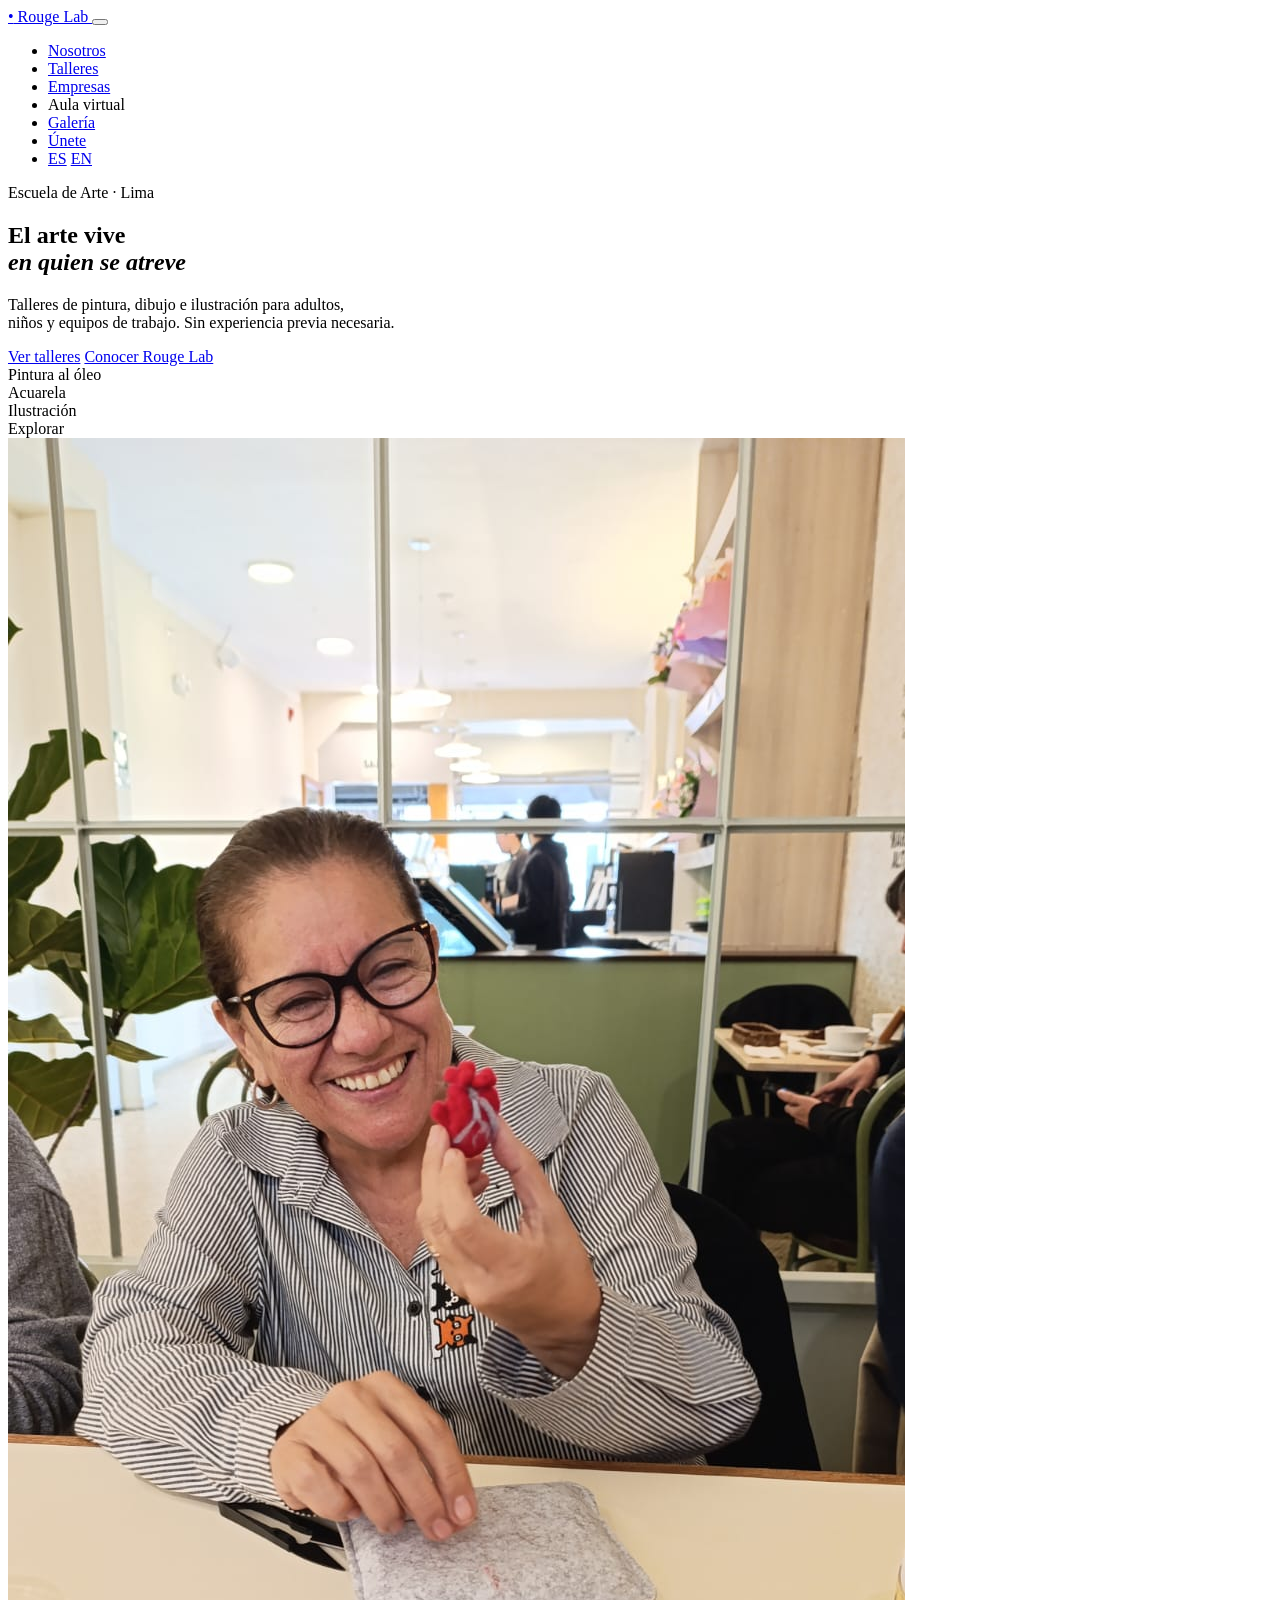
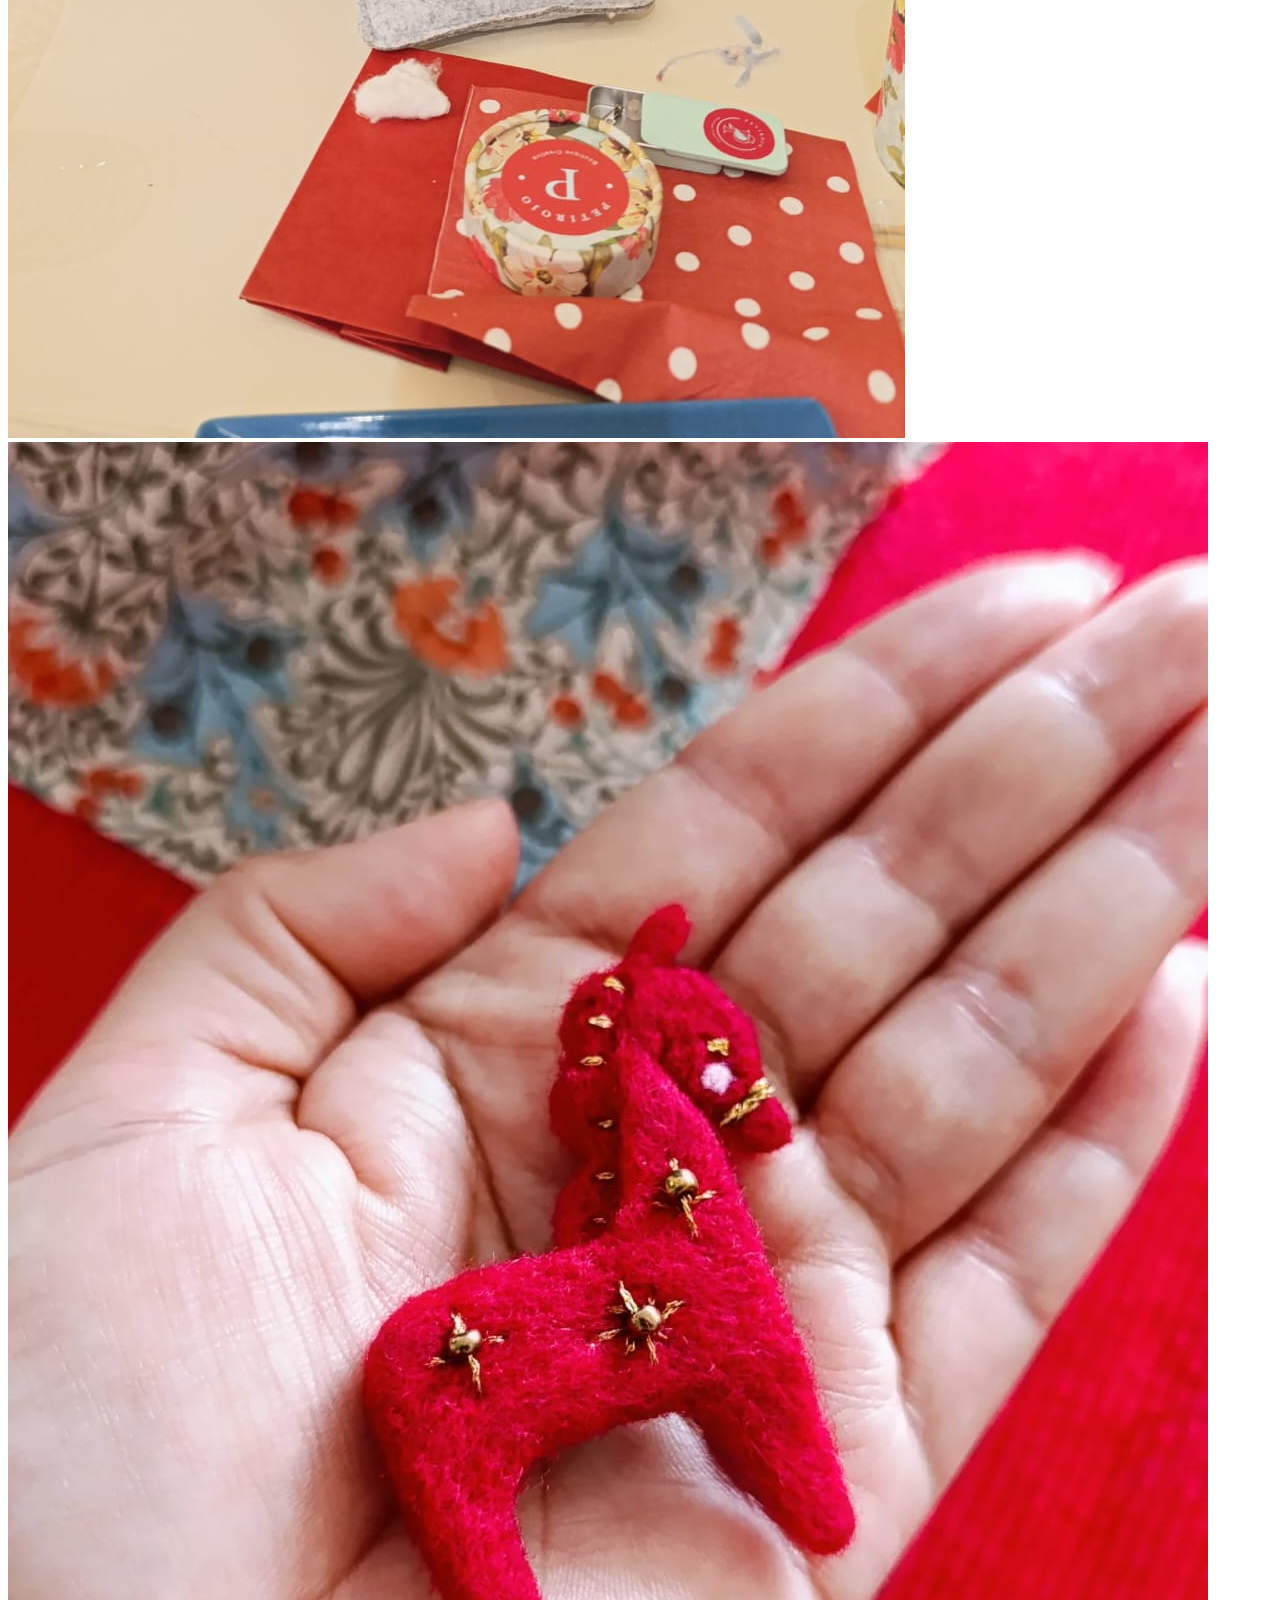
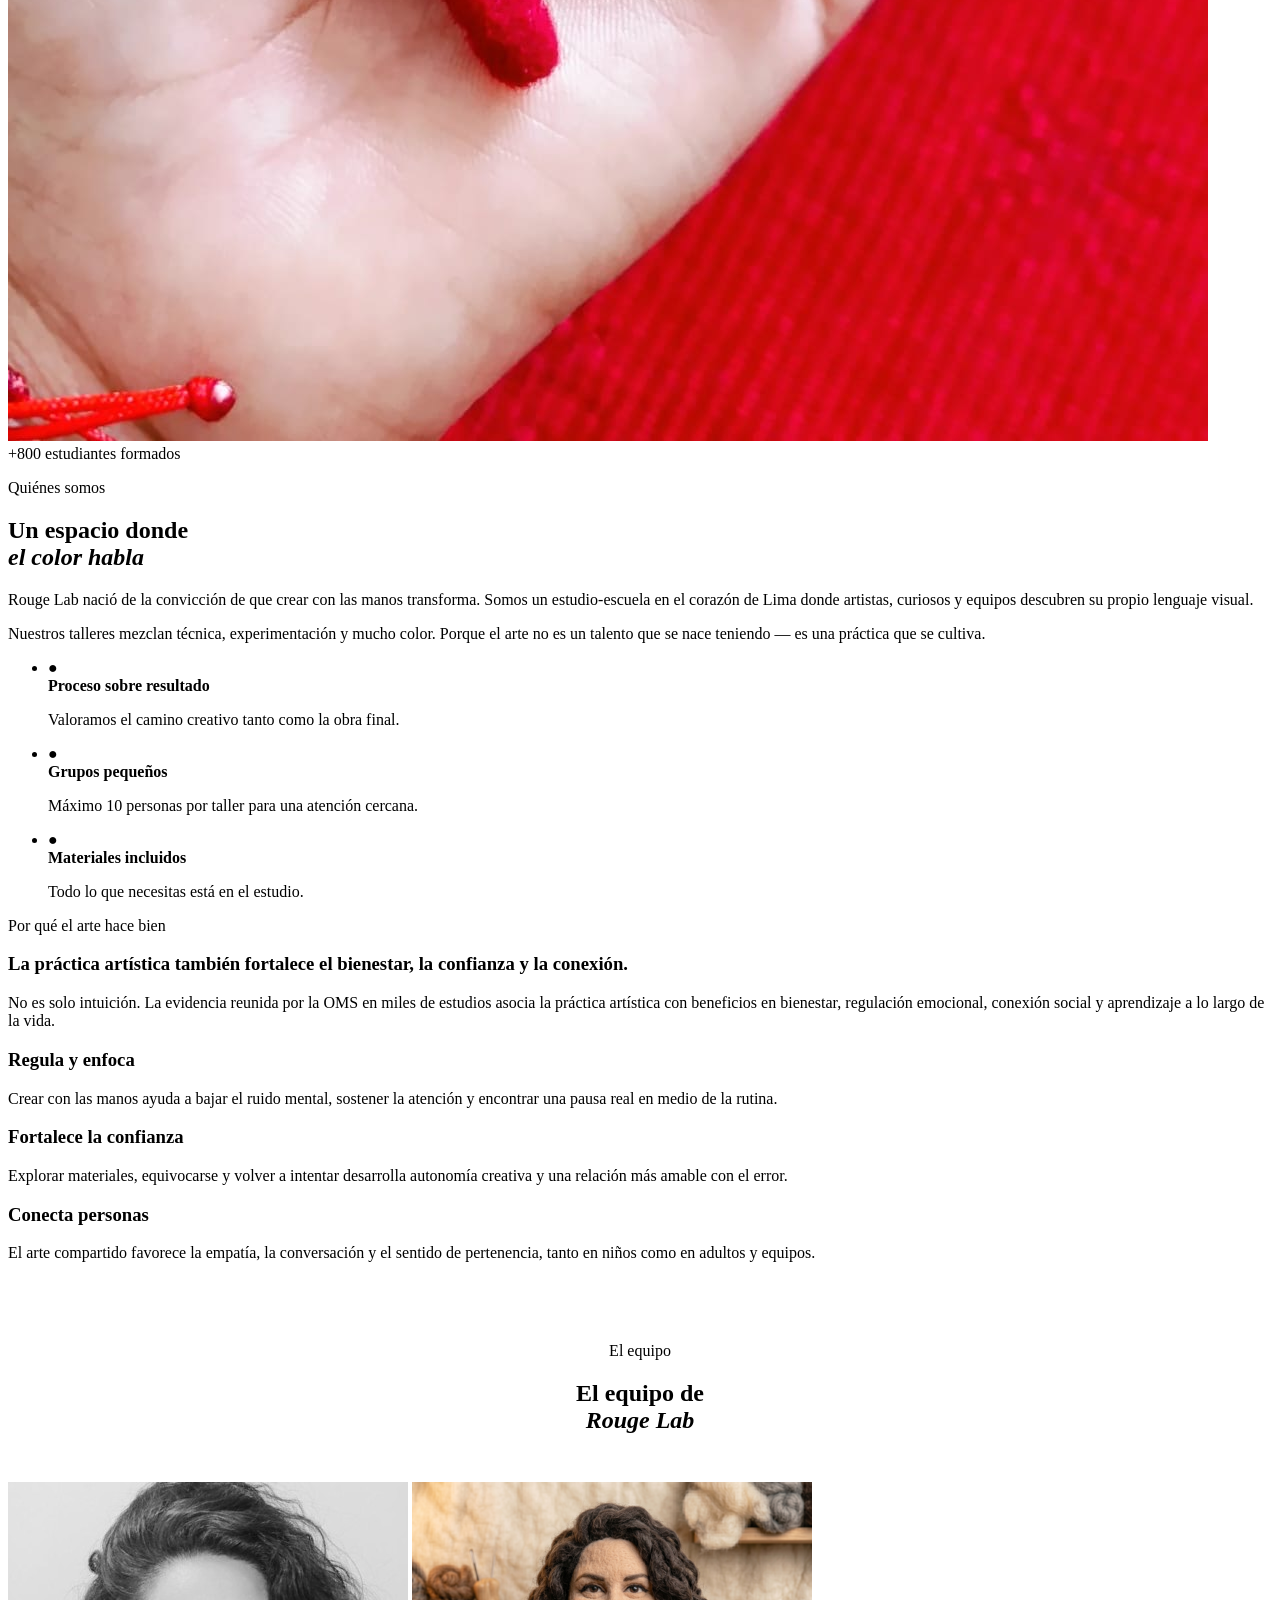
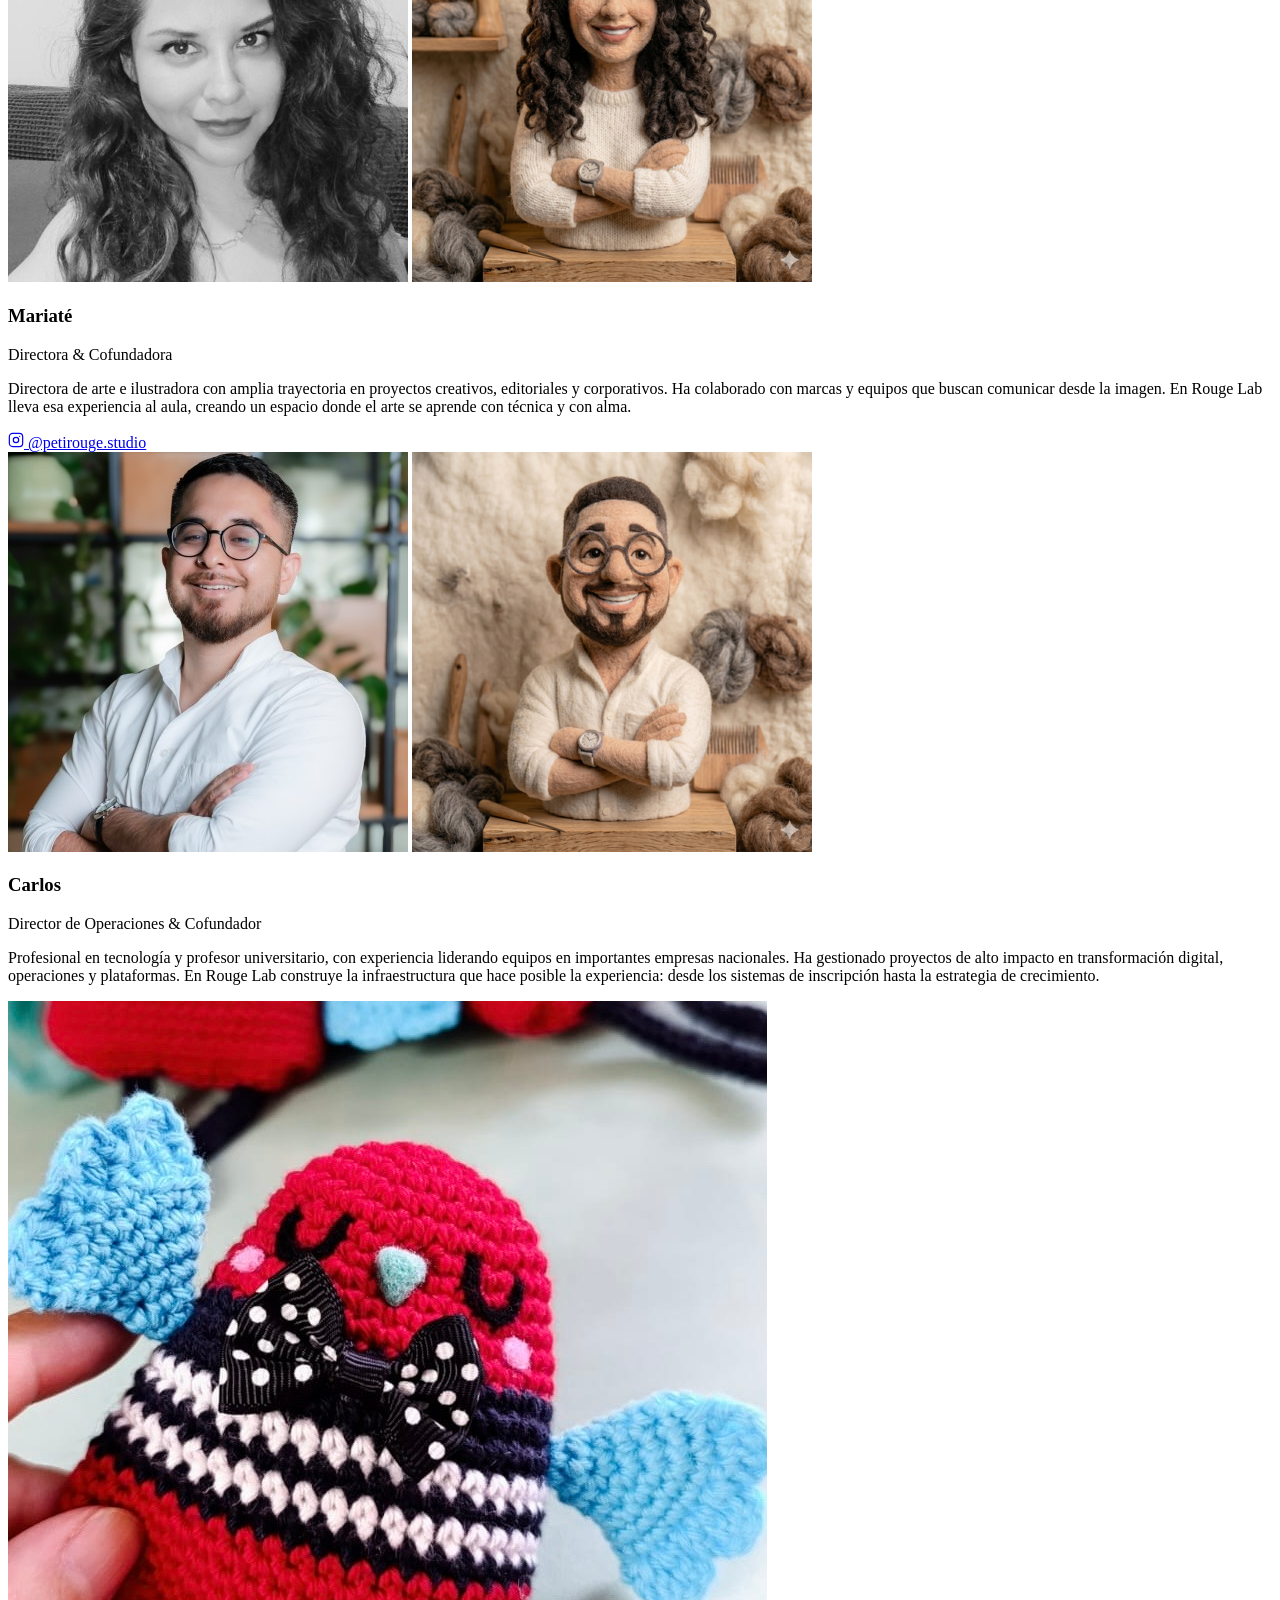
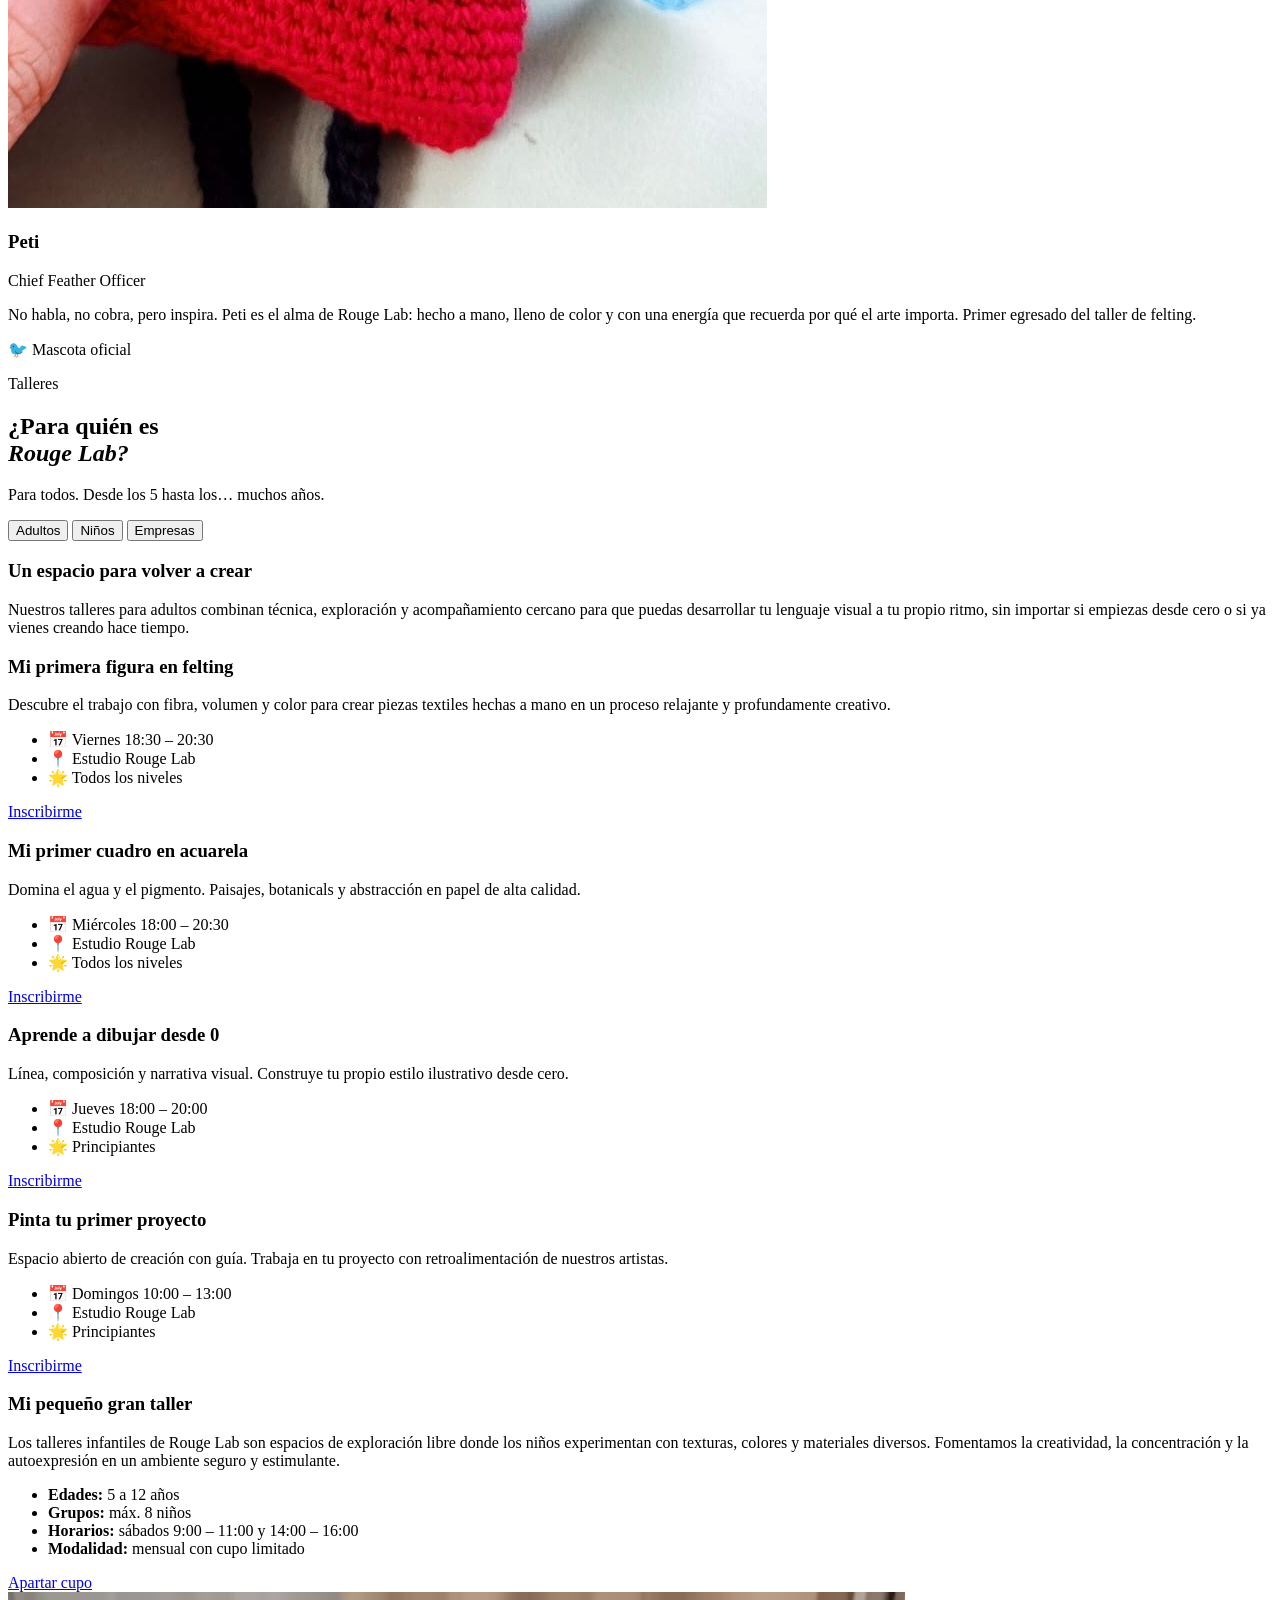
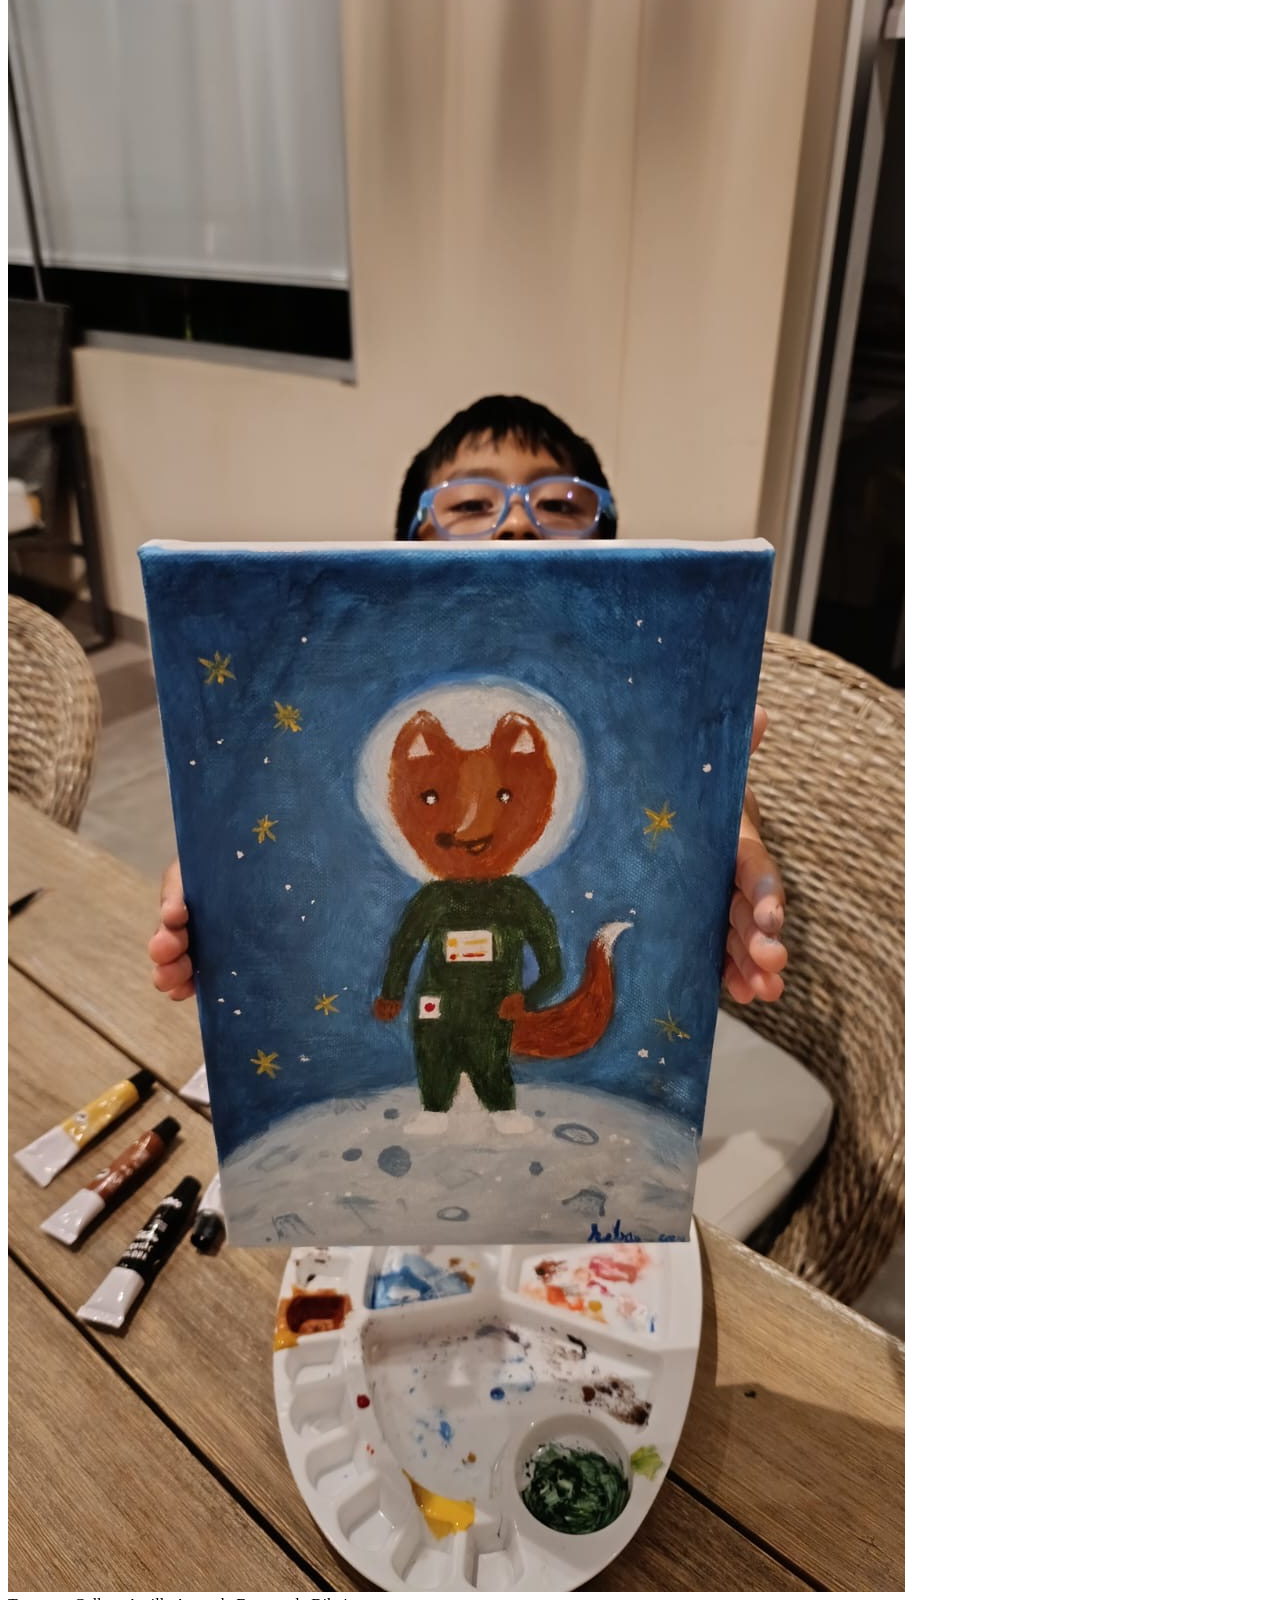
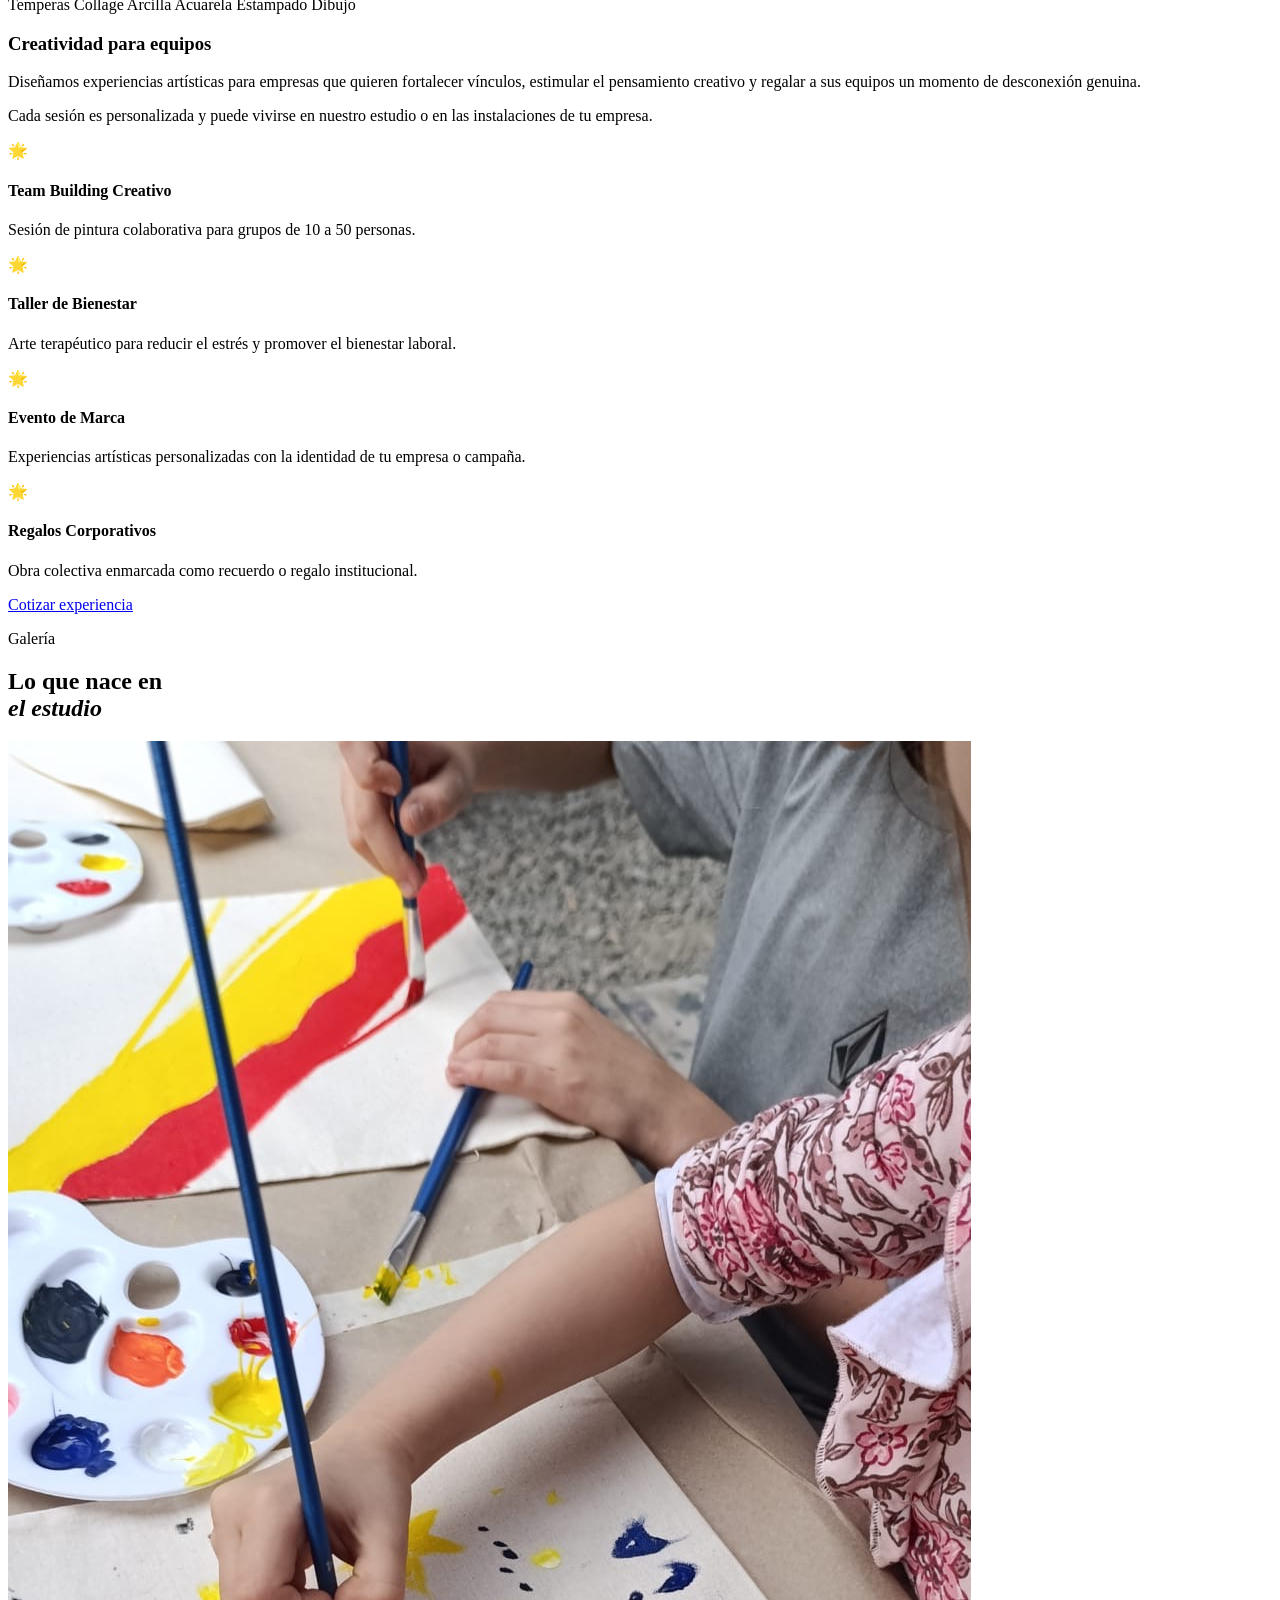
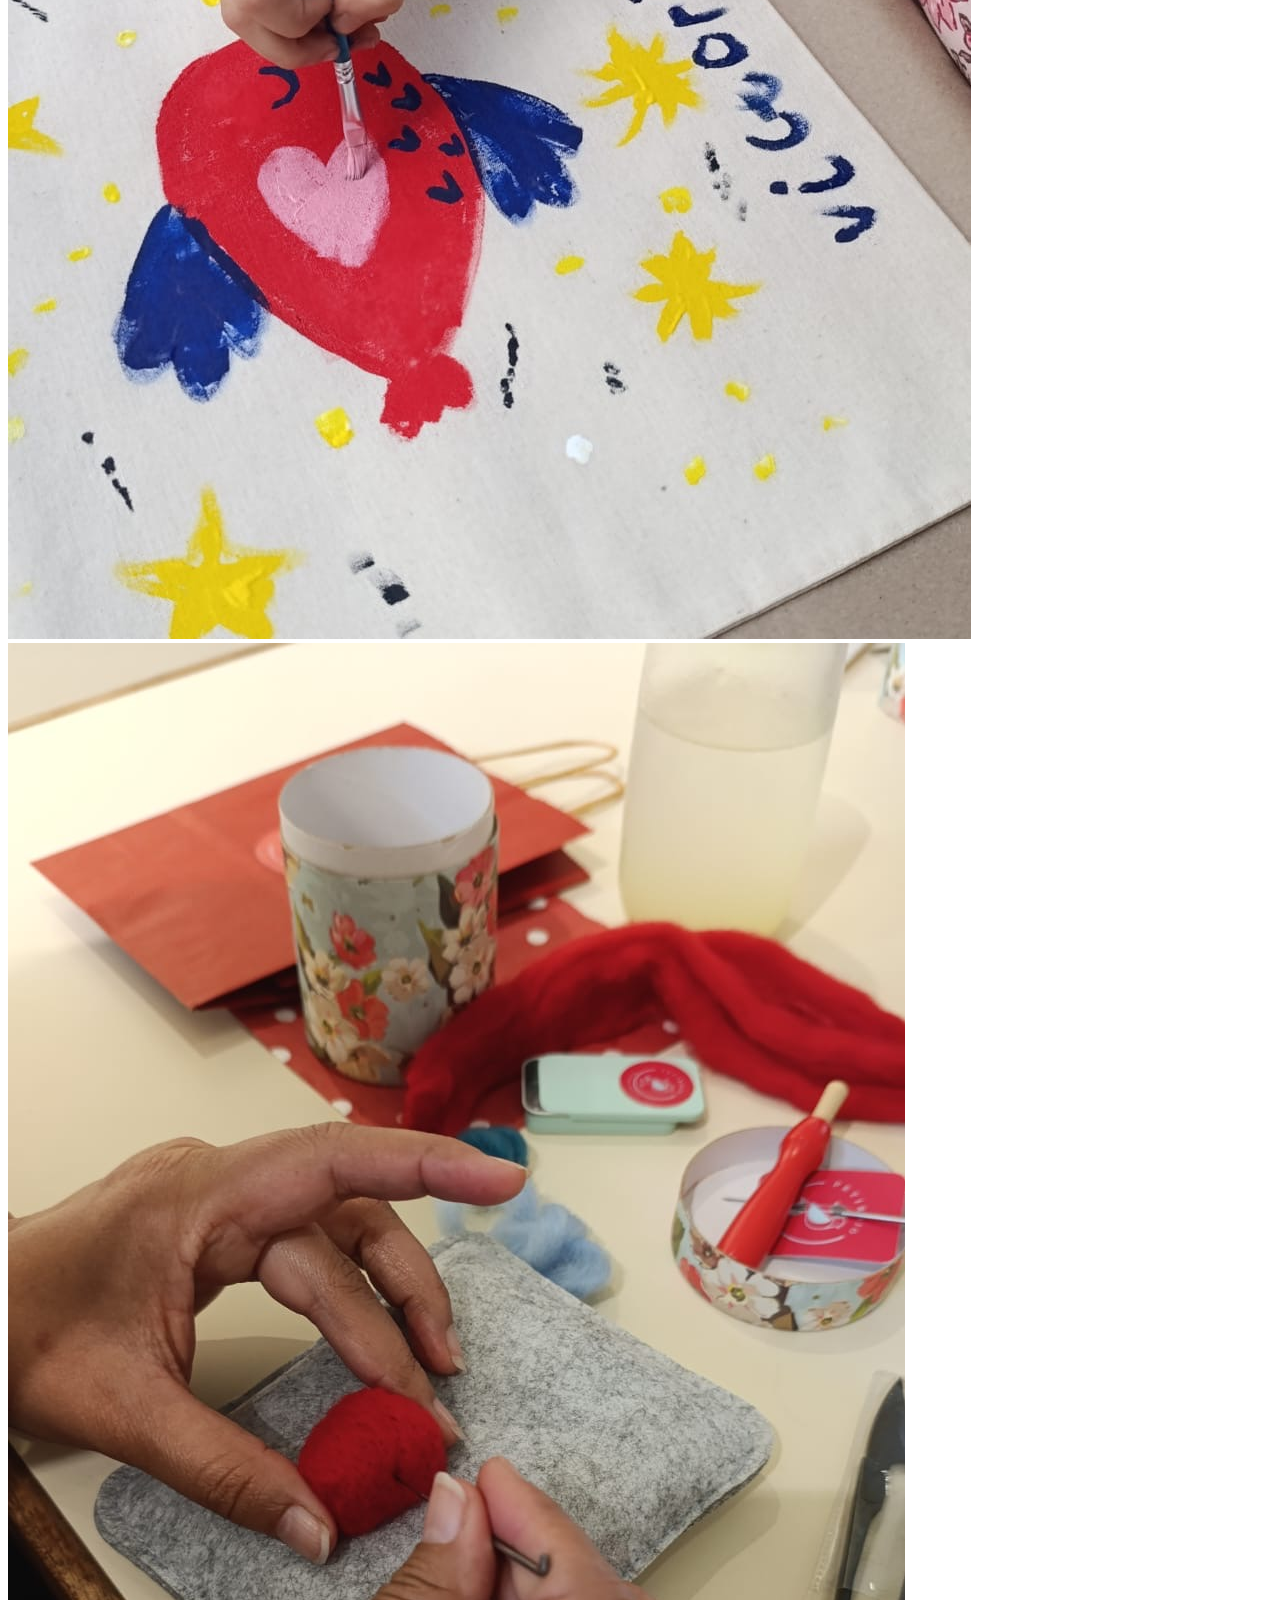
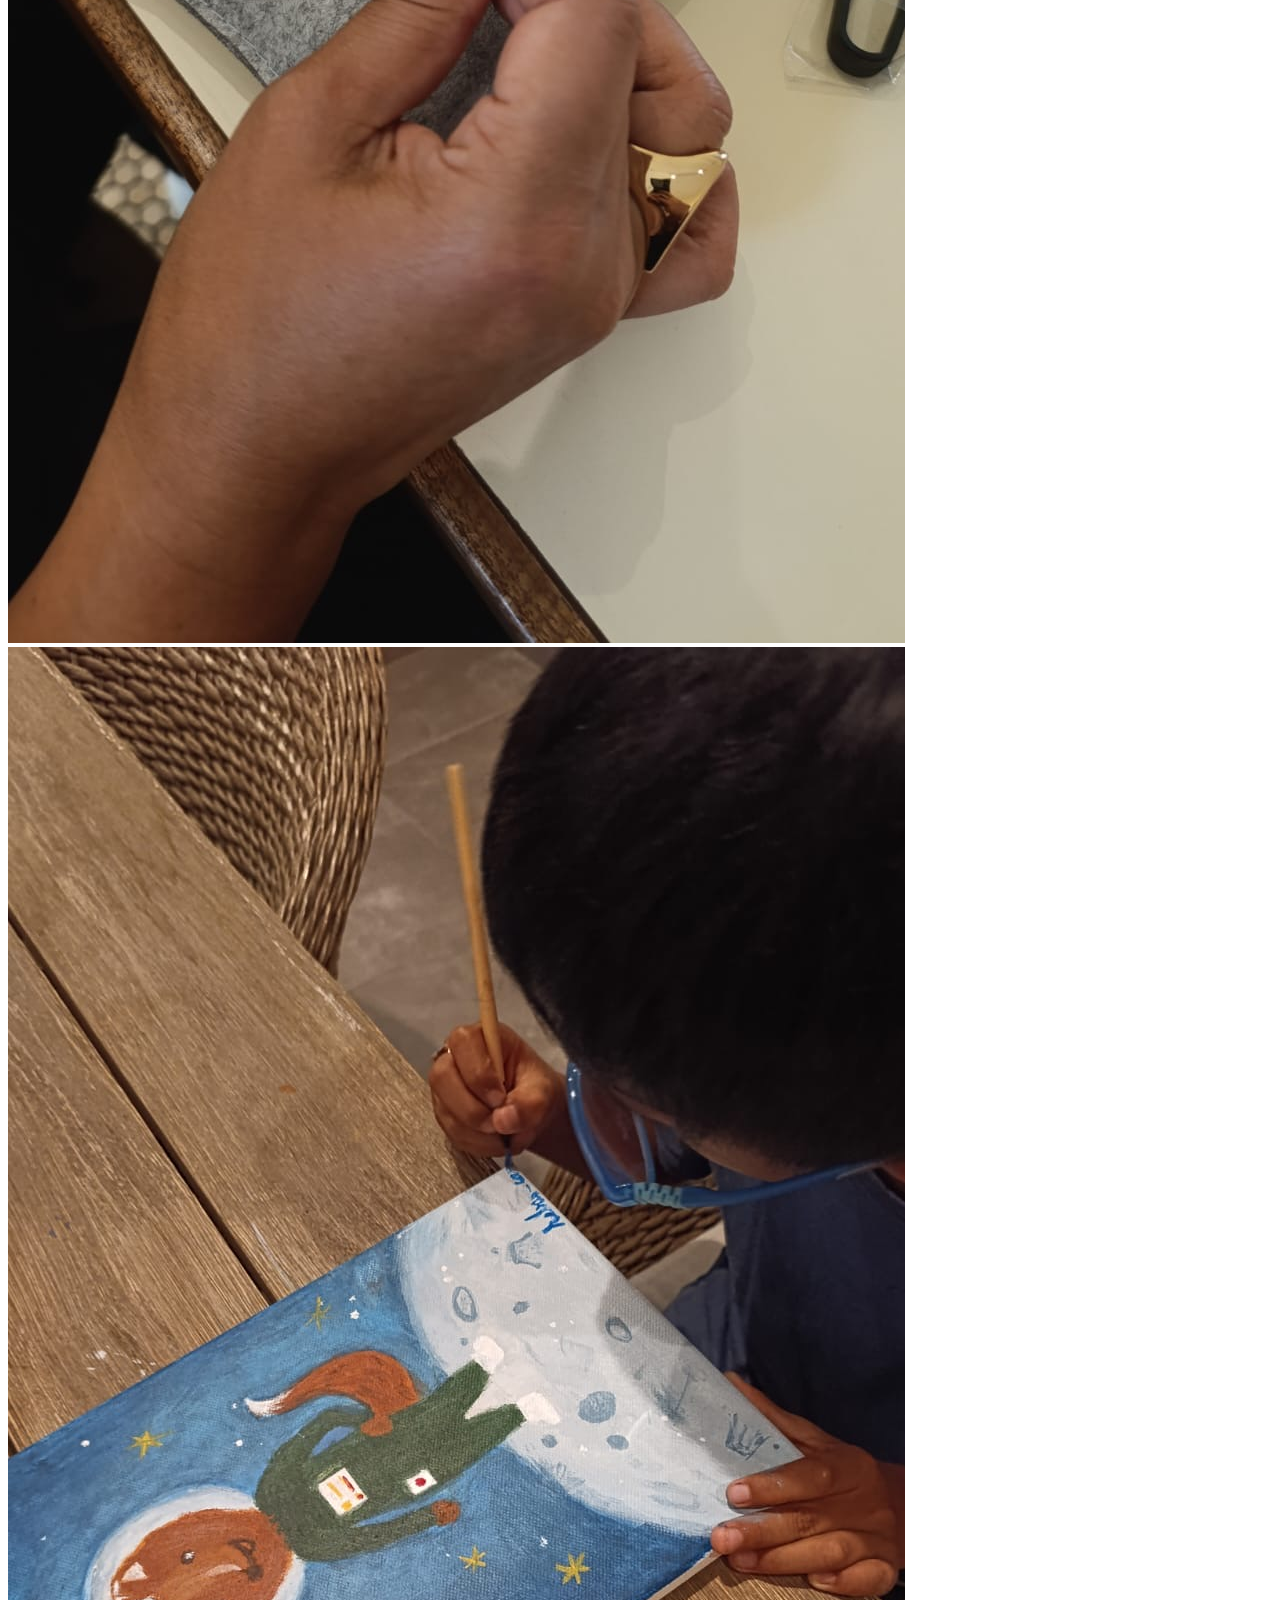
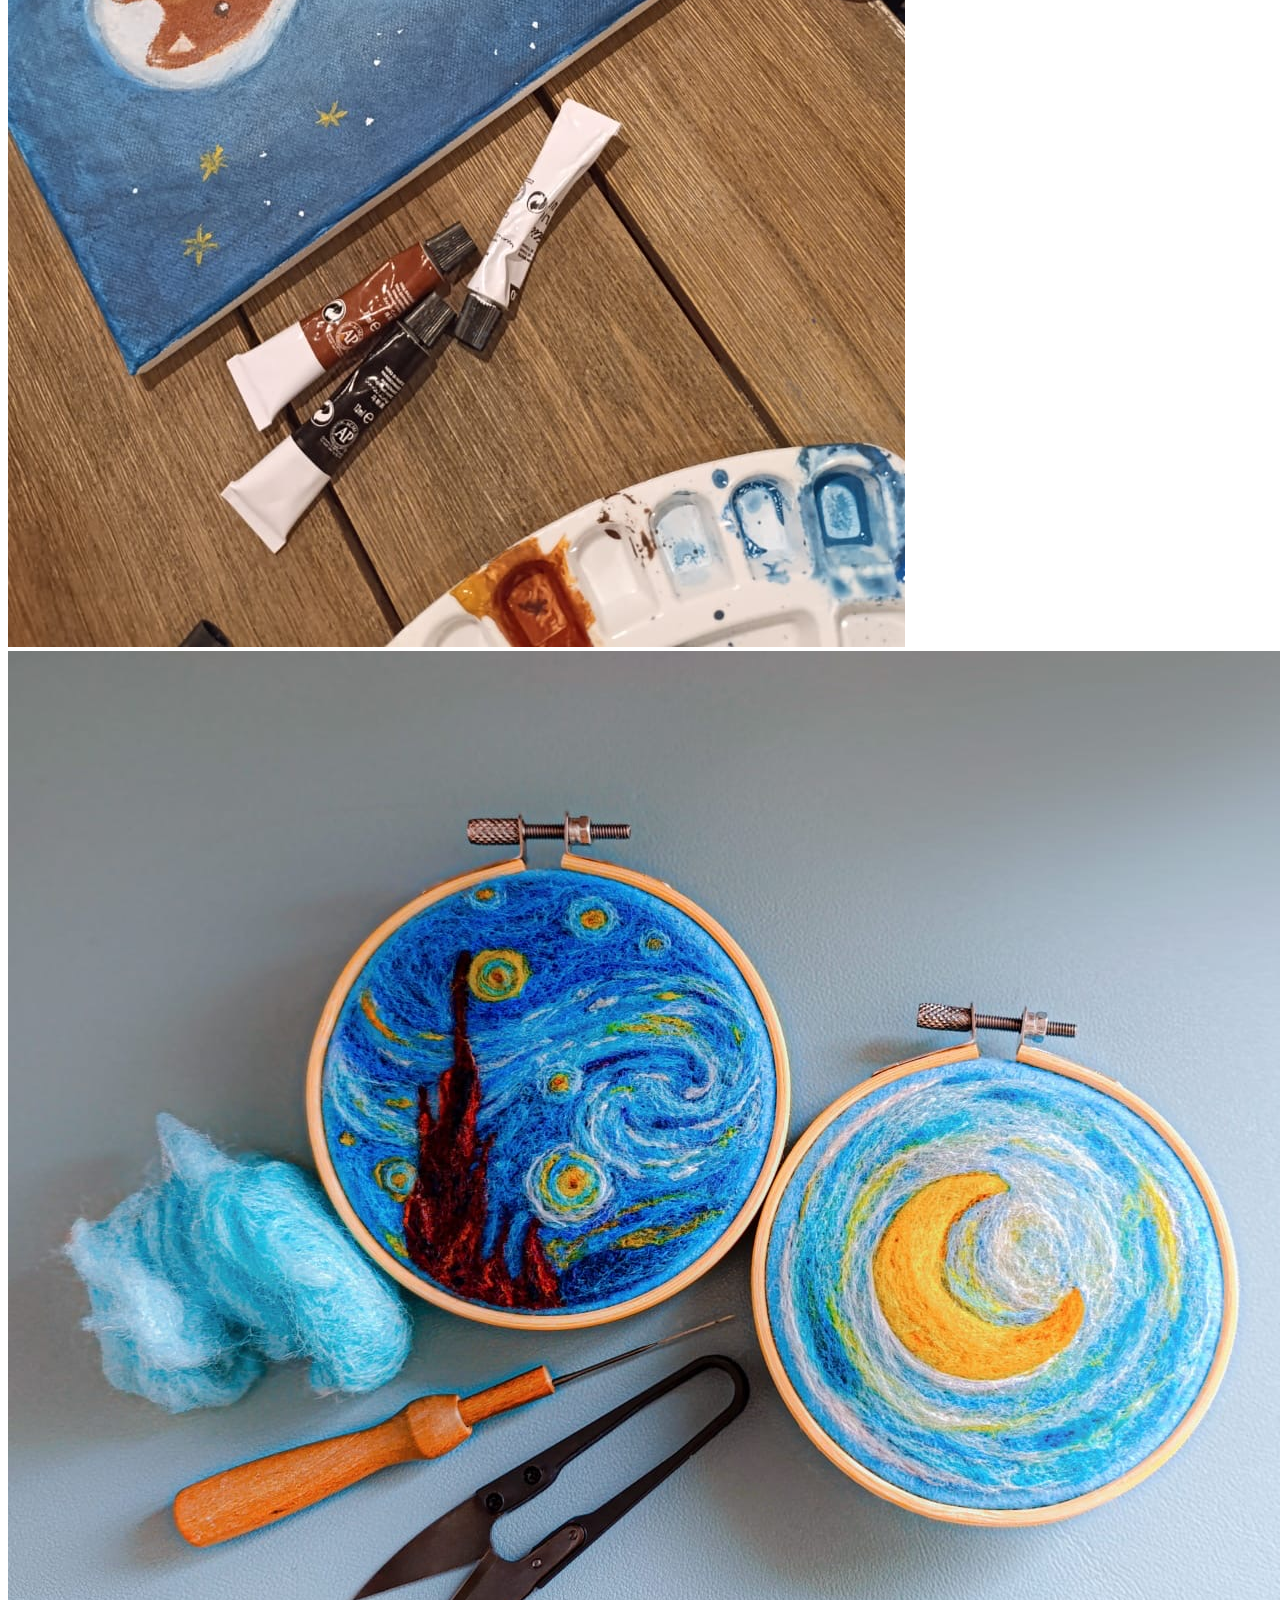
==== commit db447505: "Refine navigation CTA wording" ====
--- a/alterna/index.html
+++ b/alterna/index.html
@@ -28,7 +28,7 @@
       <li><a href="#empresas">Empresas</a></li>
       <li><span class="nav__placeholder">Aula virtual</span></li>
       <li><a href="#galeria">Galería</a></li>
-      <li><a href="#contacto" class="nav__cta">Informes</a></li>
+      <li><a href="#contacto" class="nav__cta">Únete</a></li>
       <li class="nav__lang" aria-label="Selector de idioma">
         <a href="./" class="is-active" aria-current="page">ES</a>
         <a href="en/">EN</a>
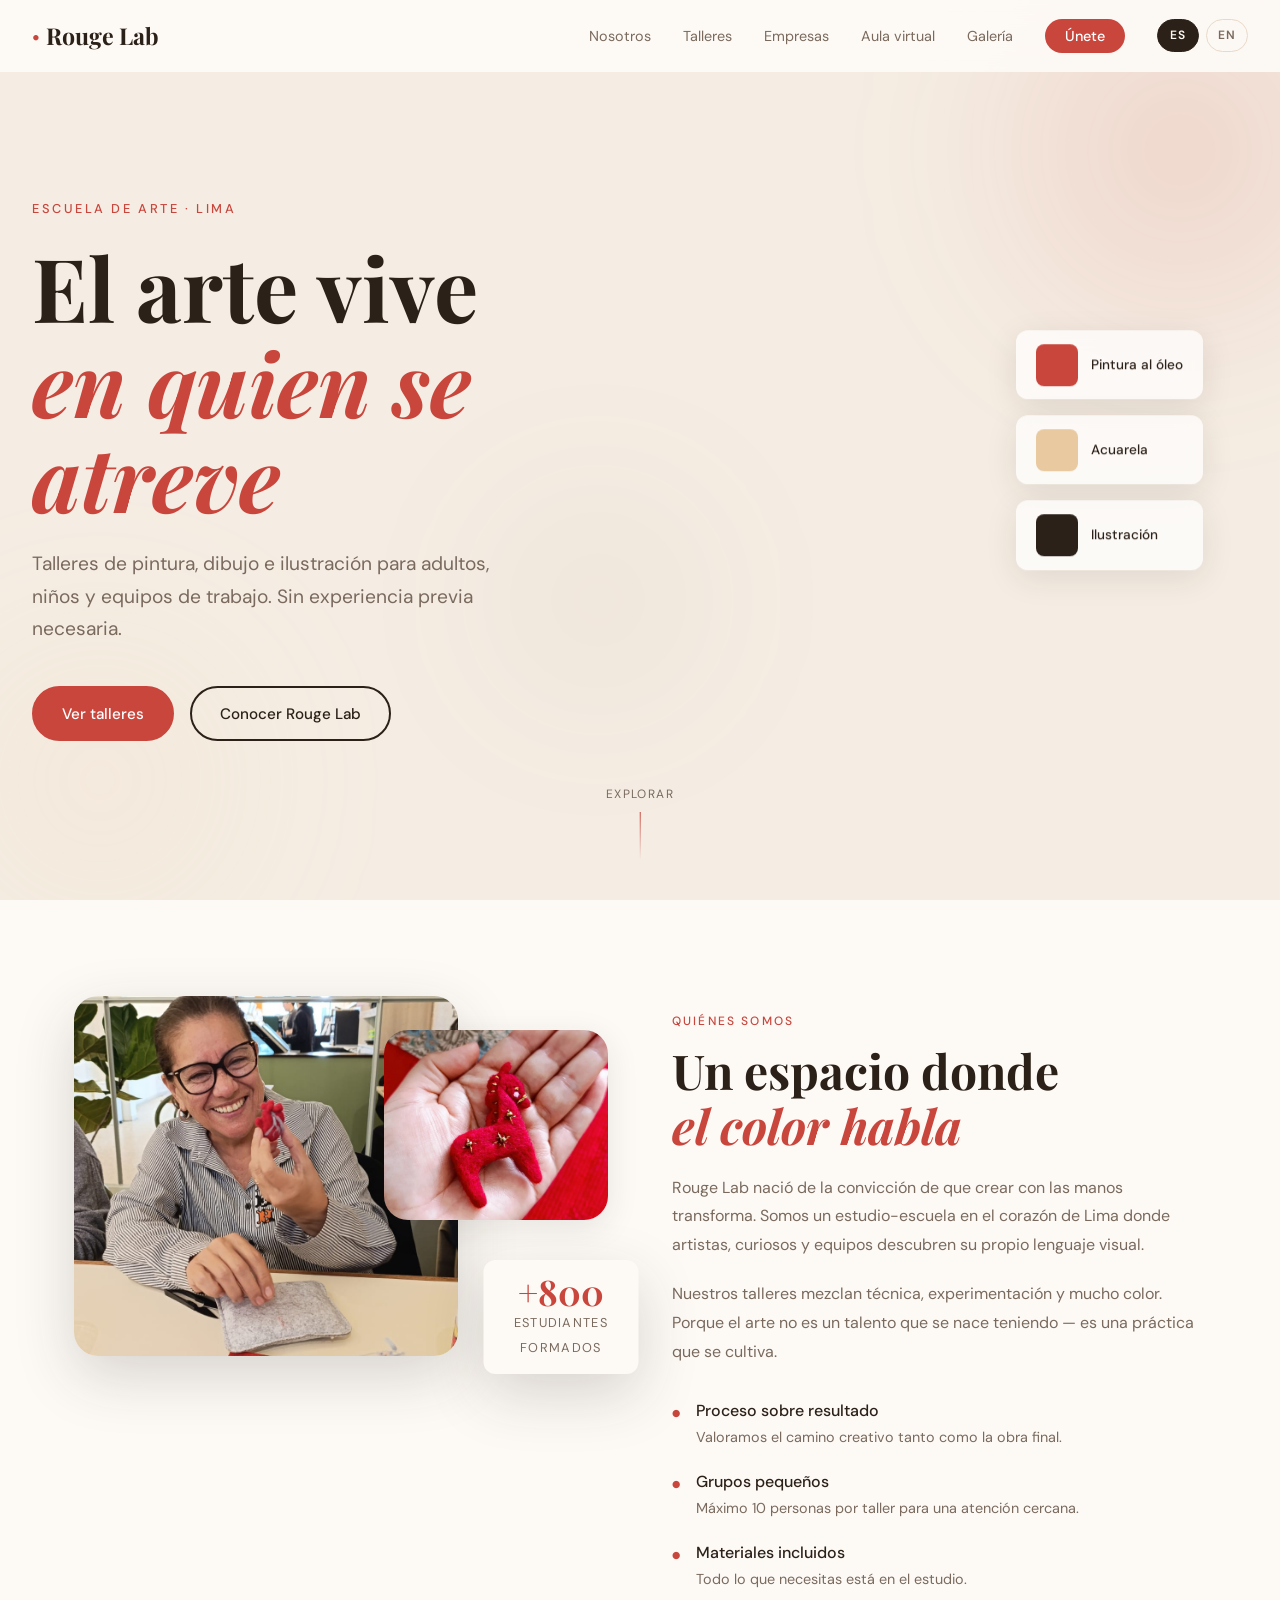
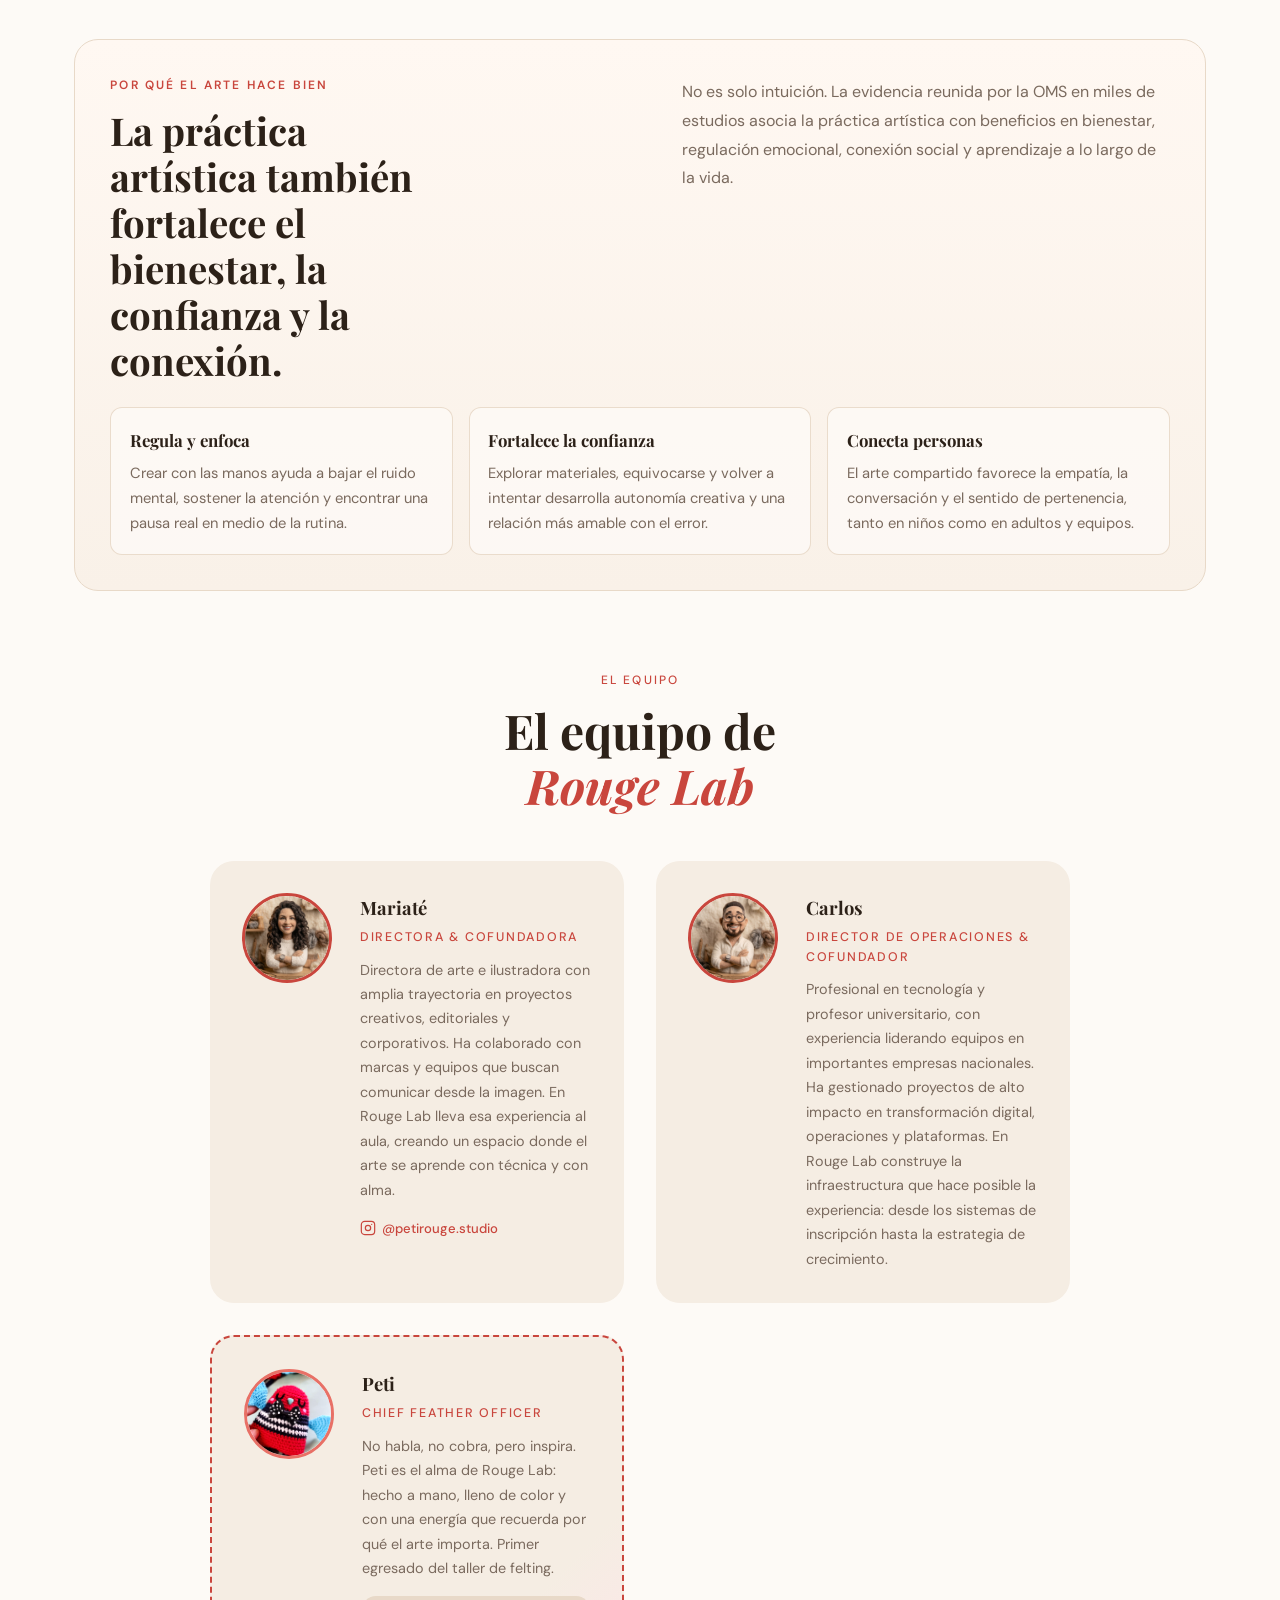
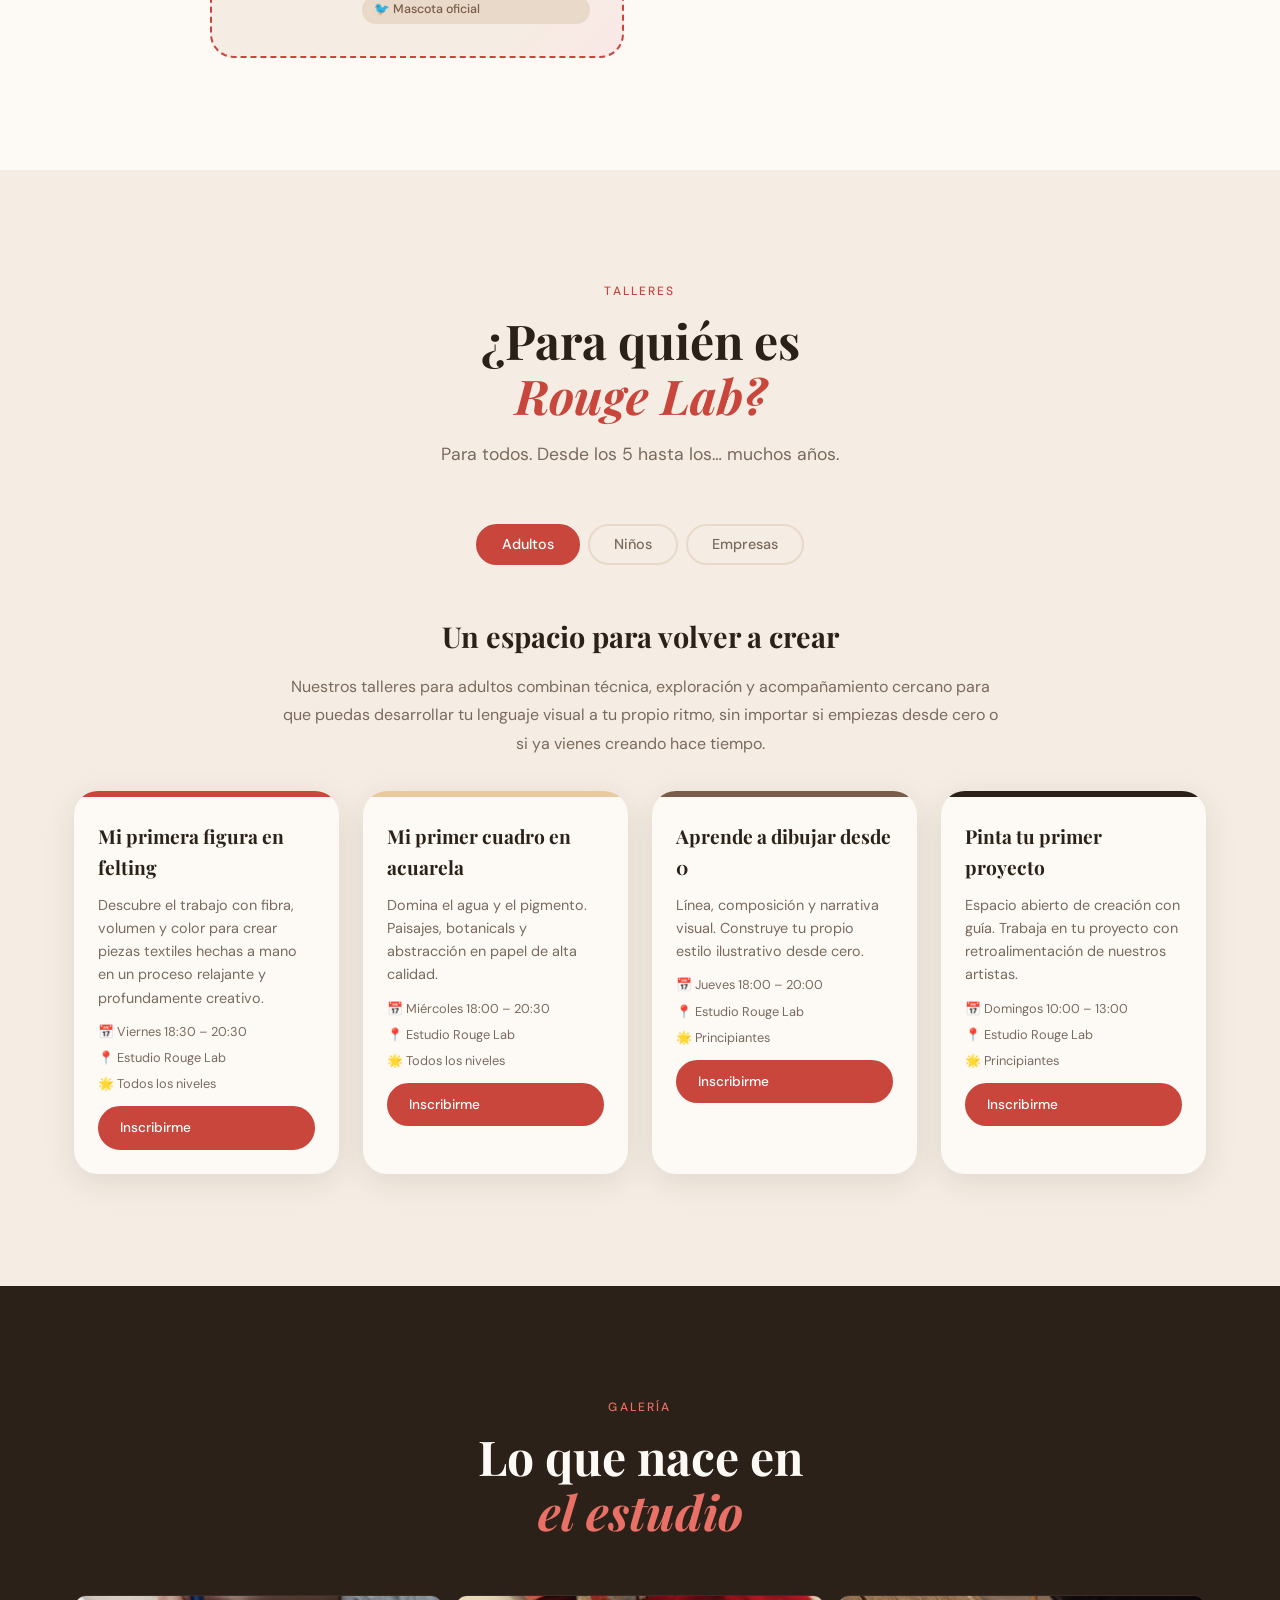
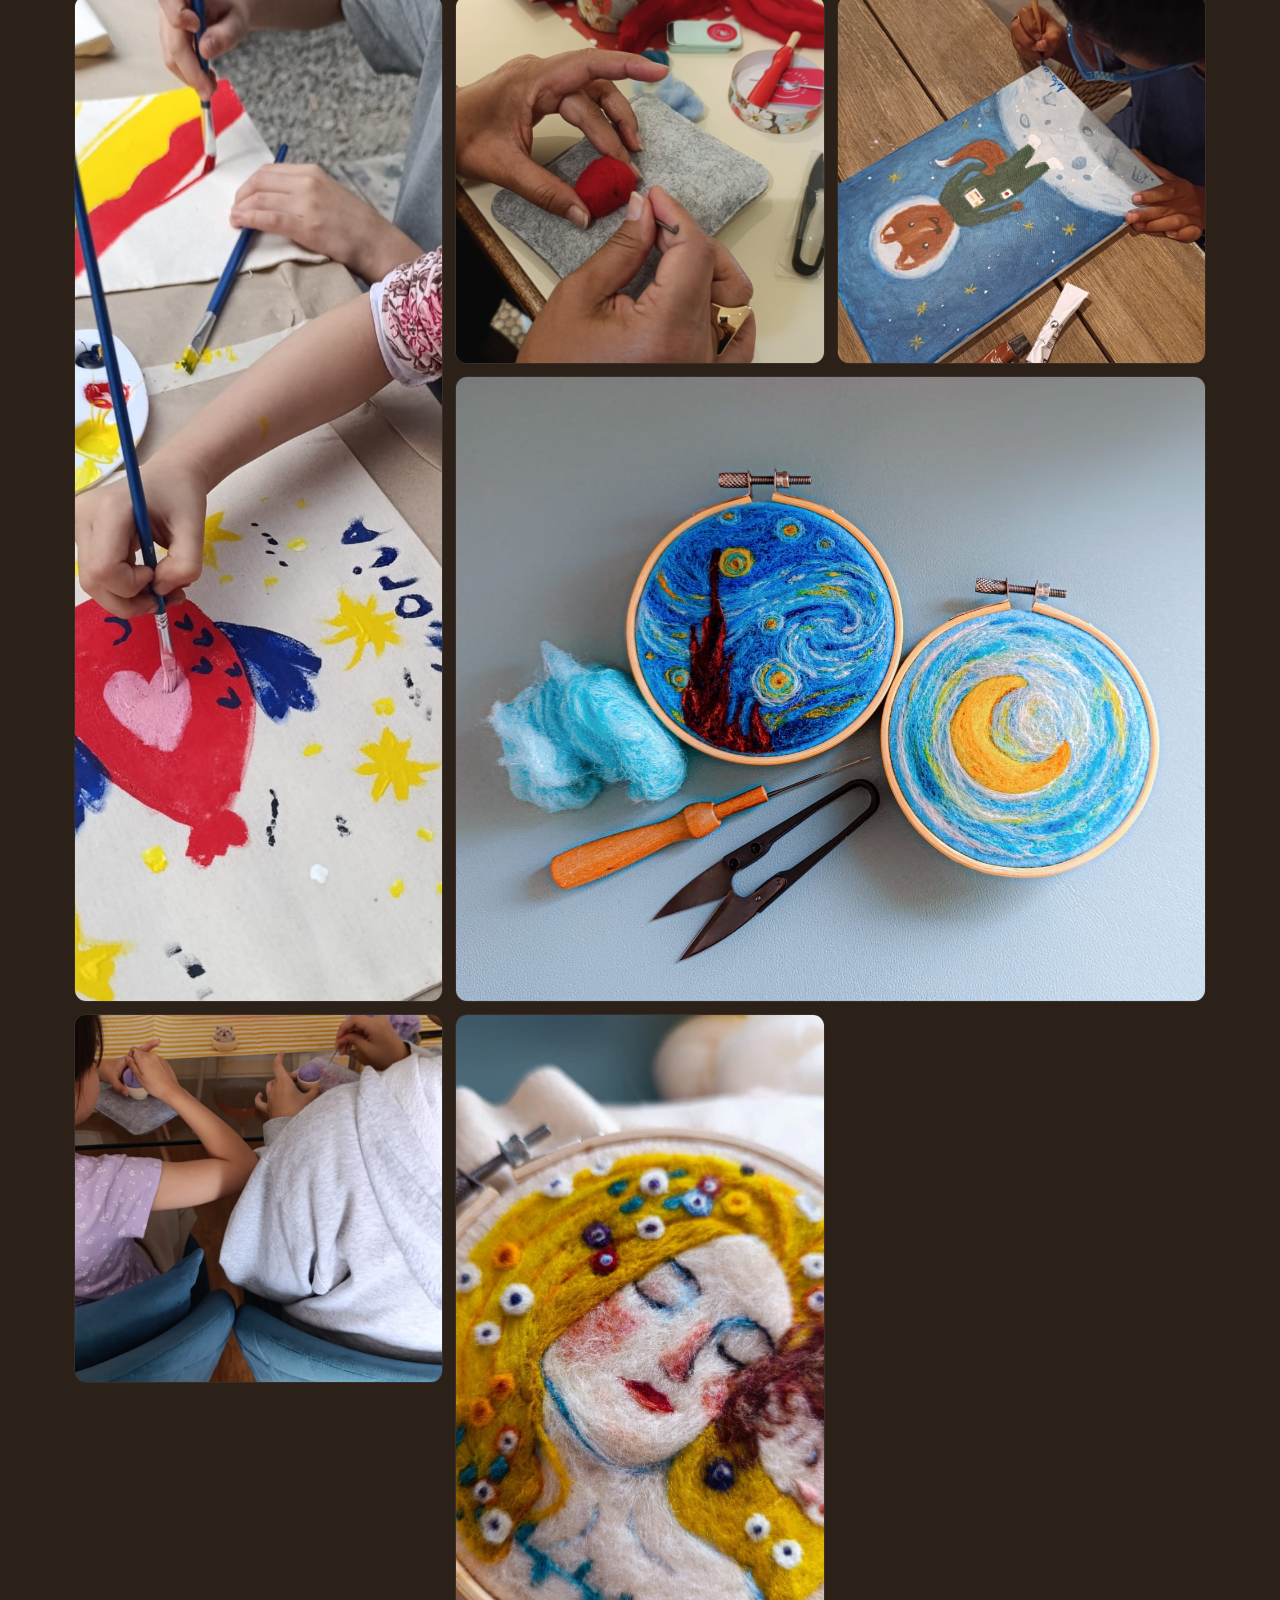
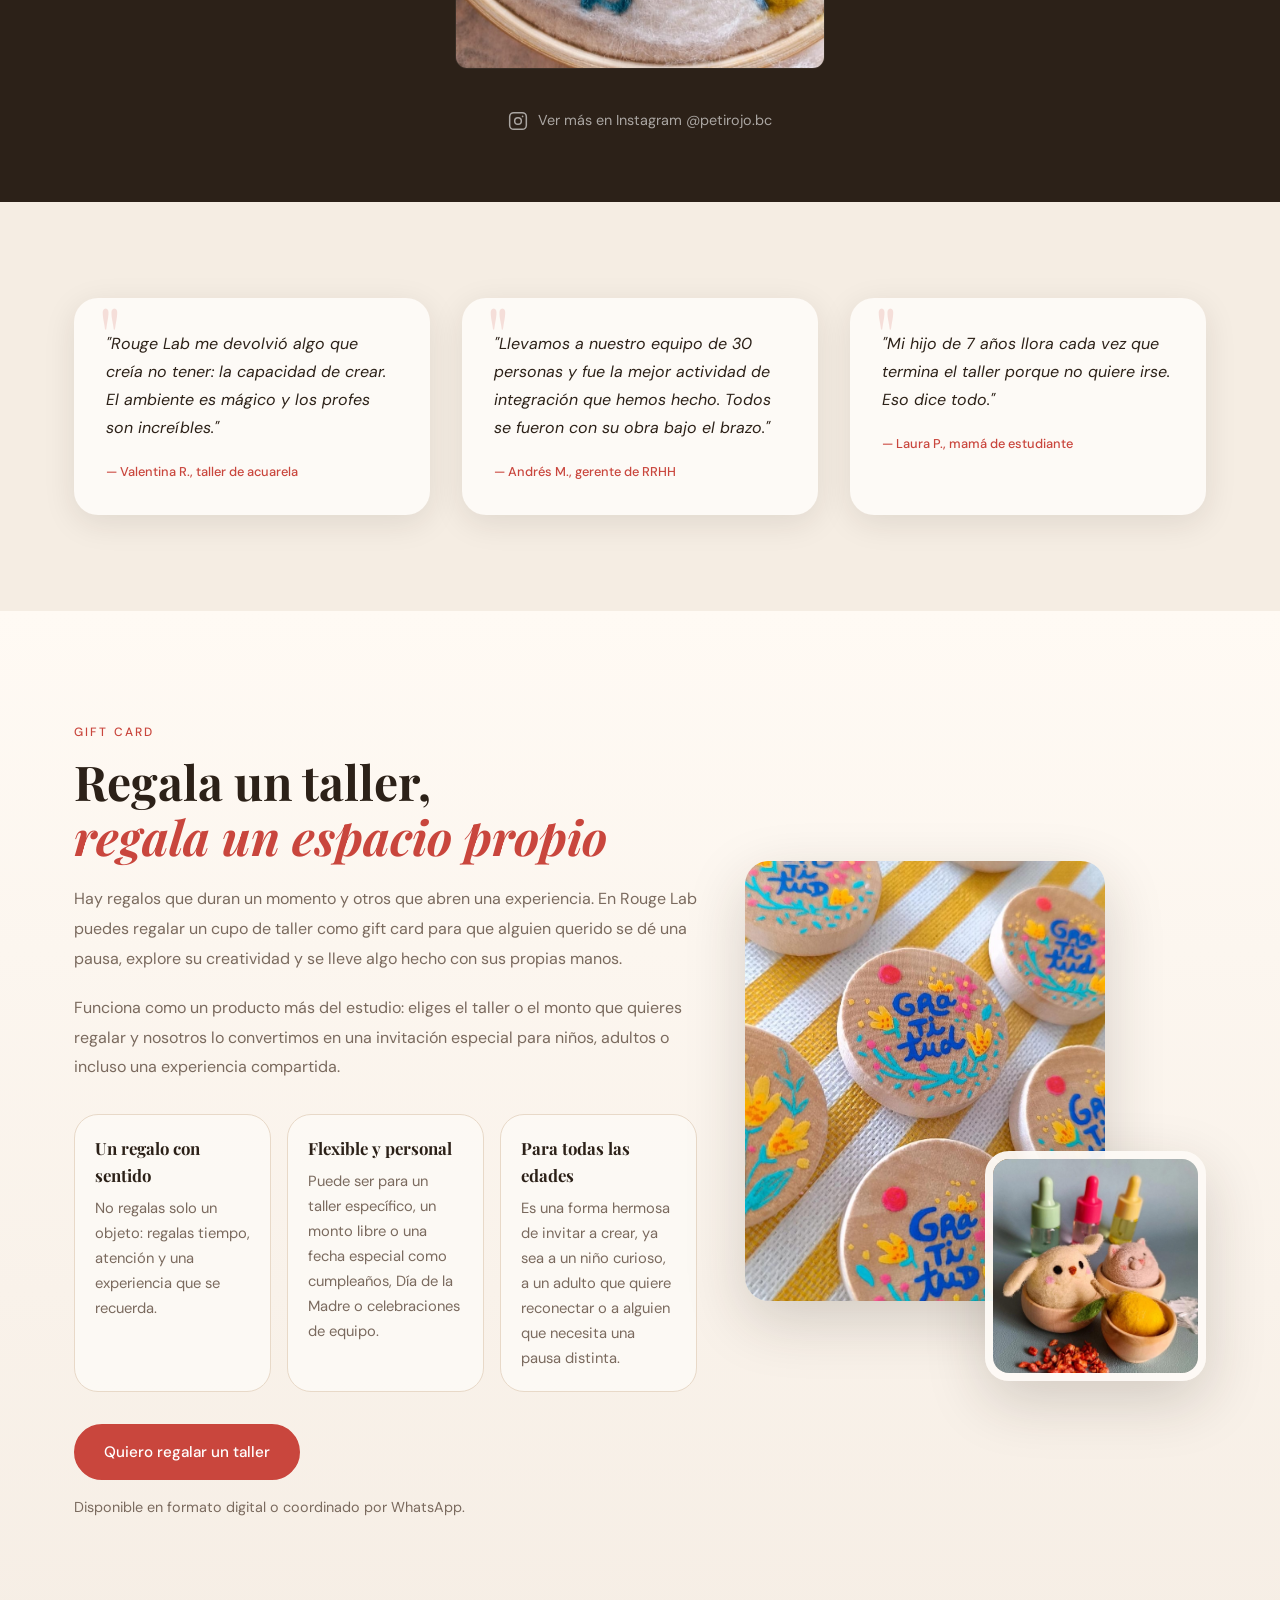
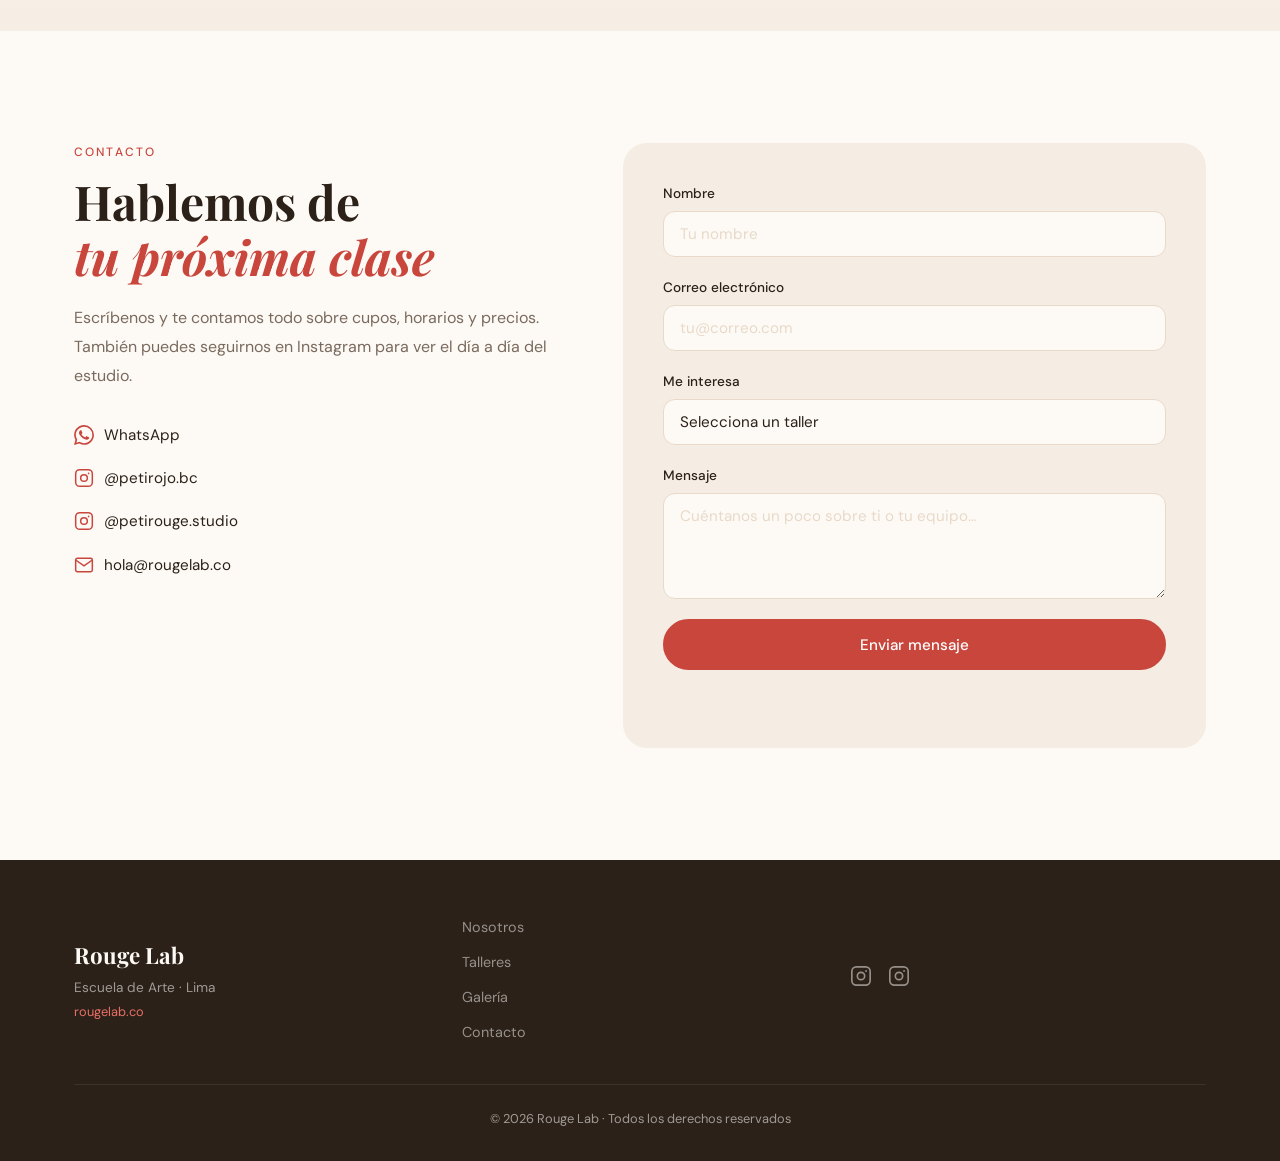
==== commit 5ab550c8: "a" ====
--- a/alterna/index.html
+++ b/alterna/index.html
@@ -10,7 +10,7 @@
   <link rel="preconnect" href="https://fonts.googleapis.com" />
   <link rel="preconnect" href="https://fonts.gstatic.com" crossorigin />
   <link href="https://fonts.googleapis.com/css2?family=Playfair+Display:ital,wght@0,400;0,700;1,400&family=DM+Sans:wght@300;400;500&display=swap" rel="stylesheet" />
-  <link rel="stylesheet" href="styles.css" />
+  <link rel="stylesheet" href="../styles.css" />
 </head>
 <body>
 
@@ -545,6 +545,6 @@
     </div>
   </footer>
 
-  <script src="main.js"></script>
+  <script src="../main.js"></script>
 </body>
 </html>
--- a/styles.css
+++ b/styles.css
@@ -0,0 +1,1710 @@
+/* ============================================================
+   ROUGE LAB — styles.css
+   Paleta: rojo terracota, crema, marrón oscuro, blanco roto
+   ============================================================ */
+
+/* ---------- RESET & BASE ---------- */
+*, *::before, *::after { box-sizing: border-box; margin: 0; padding: 0; }
+
+:root {
+  --rouge:        #c9463d;
+  --rouge-dark:   #8b2d2d;
+  --rouge-light:  #e87066;
+  --cream:        #f5ede3;
+  --cream-mid:    #e8d9c8;
+  --sand:         #e8c9a0;
+  --brown:        #7a5c4a;
+  --dark:         #2c2118;
+  --dark-mid:     #3e2f22;
+  --white:        #fdfaf6;
+  --text:         #2c2118;
+  --text-muted:   #7a6a5e;
+
+  --font-serif:   'Playfair Display', Georgia, serif;
+  --font-sans:    'DM Sans', system-ui, sans-serif;
+
+  --radius:       12px;
+  --radius-lg:    24px;
+  --shadow:       0 8px 32px rgba(44,33,24,.10);
+  --shadow-lg:    0 20px 60px rgba(44,33,24,.18);
+
+  --nav-height:   72px;
+  --container:    1180px;
+}
+
+html { scroll-behavior: smooth; font-size: 16px; }
+
+body {
+  font-family: var(--font-sans);
+  background: var(--white);
+  color: var(--text);
+  line-height: 1.6;
+  overflow-x: hidden;
+}
+
+img { display: block; max-width: 100%; }
+
+/* ---------- TYPOGRAPHY ---------- */
+.section-eyebrow {
+  font-family: var(--font-sans);
+  font-size: .75rem;
+  font-weight: 500;
+  letter-spacing: .18em;
+  text-transform: uppercase;
+  color: var(--rouge);
+  margin-bottom: .75rem;
+}
+
+.section-title {
+  font-family: var(--font-serif);
+  font-size: clamp(2rem, 4vw, 3rem);
+  font-weight: 700;
+  line-height: 1.15;
+  color: var(--dark);
+}
+
+.section-title em {
+  font-style: italic;
+  color: var(--rouge);
+}
+
+.section-subtitle {
+  font-size: 1.1rem;
+  color: var(--text-muted);
+  margin-top: 1rem;
+}
+
+.section-header {
+  text-align: center;
+  max-width: 560px;
+  margin: 0 auto 3.5rem;
+}
+
+/* ---------- UTILITIES ---------- */
+.container {
+  max-width: var(--container);
+  margin: 0 auto;
+  padding: 0 1.5rem;
+}
+
+.desktop-only { display: none; }
+@media (min-width: 768px) { .desktop-only { display: inline; } }
+
+/* ---------- BUTTONS ---------- */
+.btn {
+  display: inline-flex;
+  align-items: center;
+  gap: .5rem;
+  padding: .85rem 1.75rem;
+  border-radius: 100px;
+  font-family: var(--font-sans);
+  font-size: .95rem;
+  font-weight: 500;
+  text-decoration: none;
+  cursor: pointer;
+  border: 2px solid transparent;
+  transition: all .25s ease;
+}
+
+.btn--primary {
+  background: var(--rouge);
+  color: #fff;
+  border-color: var(--rouge);
+}
+.btn--primary:hover {
+  background: var(--rouge-dark);
+  border-color: var(--rouge-dark);
+  transform: translateY(-2px);
+  box-shadow: 0 8px 24px rgba(201,70,61,.35);
+}
+
+.btn--ghost {
+  background: transparent;
+  color: var(--dark);
+  border-color: var(--dark);
+}
+.btn--ghost:hover {
+  background: var(--dark);
+  color: var(--white);
+}
+
+.btn--small {
+  padding: .55rem 1.25rem;
+  font-size: .85rem;
+}
+
+.btn--full { width: 100%; justify-content: center; }
+
+/* ---------- NAV ---------- */
+.nav {
+  position: fixed;
+  top: 0; left: 0; right: 0;
+  z-index: 100;
+  height: var(--nav-height);
+  display: flex;
+  align-items: center;
+  justify-content: space-between;
+  padding: 0 2rem;
+  background: rgba(253,250,246,.92);
+  backdrop-filter: blur(12px);
+  -webkit-backdrop-filter: blur(12px);
+  border-bottom: 1px solid transparent;
+  transition: border-color .3s, box-shadow .3s;
+}
+
+.nav.scrolled {
+  border-color: var(--cream-mid);
+  box-shadow: 0 2px 20px rgba(44,33,24,.07);
+}
+
+.nav__logo {
+  font-family: var(--font-serif);
+  font-size: 1.45rem;
+  font-weight: 700;
+  color: var(--dark);
+  text-decoration: none;
+  display: flex;
+  align-items: center;
+  gap: .4rem;
+}
+
+.nav__logo-bird {
+  color: var(--rouge);
+  font-size: 1rem;
+}
+
+.nav__links {
+  display: none;
+  list-style: none;
+  gap: 2rem;
+  align-items: center;
+}
+
+.nav__links a {
+  color: var(--text-muted);
+  text-decoration: none;
+  font-size: .9rem;
+  font-weight: 400;
+  transition: color .2s;
+}
+.nav__links a:hover { color: var(--rouge); }
+
+.nav__placeholder {
+  color: var(--text-muted);
+  font-size: .9rem;
+  font-weight: 400;
+  cursor: default;
+}
+
+.nav__lang {
+  display: flex;
+  align-items: center;
+  gap: .45rem;
+}
+
+.nav__lang a {
+  display: inline-flex;
+  align-items: center;
+  justify-content: center;
+  min-width: 42px;
+  padding: .35rem .65rem;
+  border: 1px solid var(--cream-mid);
+  border-radius: 100px;
+  font-size: .75rem;
+  font-weight: 600;
+  letter-spacing: .08em;
+  text-transform: uppercase;
+  color: var(--text-muted);
+}
+
+.nav__lang a:hover {
+  color: var(--dark);
+  border-color: var(--rouge);
+}
+
+.nav__lang a.is-active {
+  background: var(--dark);
+  border-color: var(--dark);
+  color: var(--white);
+}
+
+.nav__cta {
+  background: var(--rouge) !important;
+  color: #fff !important;
+  padding: .5rem 1.25rem;
+  border-radius: 100px;
+  font-weight: 500 !important;
+  transition: background .2s, transform .2s !important;
+}
+.nav__cta:hover { background: var(--rouge-dark) !important; transform: translateY(-1px); }
+
+.nav__toggle {
+  display: flex;
+  flex-direction: column;
+  gap: 5px;
+  background: none;
+  border: none;
+  cursor: pointer;
+  padding: 4px;
+}
+.nav__toggle span {
+  display: block;
+  width: 24px;
+  height: 2px;
+  background: var(--dark);
+  border-radius: 2px;
+  transition: all .3s;
+}
+.nav__toggle.open span:nth-child(1) { transform: translateY(7px) rotate(45deg); }
+.nav__toggle.open span:nth-child(2) { opacity: 0; }
+.nav__toggle.open span:nth-child(3) { transform: translateY(-7px) rotate(-45deg); }
+
+@media (min-width: 768px) {
+  .nav__links { display: flex; }
+  .nav__toggle { display: none; }
+}
+
+/* Mobile menu */
+@media (max-width: 767px) {
+  .nav__links.open {
+    display: flex;
+    flex-direction: column;
+    position: fixed;
+    top: var(--nav-height);
+    left: 0; right: 0;
+    background: var(--white);
+    padding: 2rem;
+    border-bottom: 1px solid var(--cream-mid);
+    box-shadow: var(--shadow-lg);
+    gap: 1.5rem;
+  }
+
+  .nav__lang {
+    justify-content: center;
+    width: 100%;
+  }
+}
+
+/* ---------- HERO ---------- */
+.hero {
+  position: relative;
+  min-height: 100svh;
+  display: flex;
+  flex-direction: column;
+  justify-content: center;
+  padding: calc(var(--nav-height) + 3rem) 2rem 5rem;
+  overflow: hidden;
+  background: var(--cream);
+}
+
+.hero__bg {
+  position: absolute;
+  inset: 0;
+  pointer-events: none;
+}
+
+.hero__shape {
+  position: absolute;
+  border-radius: 50%;
+  filter: blur(80px);
+  opacity: .55;
+}
+
+.hero__shape--1 {
+  width: 500px; height: 500px;
+  top: -100px; right: -150px;
+  background: radial-gradient(circle, #c9463d55, transparent 70%);
+}
+
+.hero__shape--2 {
+  width: 400px; height: 400px;
+  bottom: -80px; left: -100px;
+  background: radial-gradient(circle, #e8c9a055, transparent 70%);
+}
+
+.hero__shape--3 {
+  width: 300px; height: 300px;
+  top: 50%; left: 35%;
+  background: radial-gradient(circle, #7a5c4a30, transparent 70%);
+}
+
+.hero__content {
+  position: relative;
+  z-index: 2;
+  max-width: 640px;
+}
+
+.hero__eyebrow {
+  font-size: .8rem;
+  font-weight: 500;
+  letter-spacing: .2em;
+  text-transform: uppercase;
+  color: var(--rouge);
+  margin-bottom: 1.25rem;
+}
+
+.hero__title {
+  font-family: var(--font-serif);
+  font-size: clamp(2.8rem, 7vw, 5.5rem);
+  font-weight: 700;
+  line-height: 1.08;
+  color: var(--dark);
+  margin-bottom: 1.5rem;
+}
+
+.hero__title em {
+  color: var(--rouge);
+  font-style: italic;
+}
+
+.hero__subtitle {
+  font-size: clamp(1rem, 2vw, 1.2rem);
+  color: var(--text-muted);
+  max-width: 520px;
+  line-height: 1.7;
+  margin-bottom: 2.5rem;
+}
+
+.hero__actions {
+  display: flex;
+  flex-wrap: wrap;
+  gap: 1rem;
+}
+
+.hero__visual {
+  display: none;
+  position: absolute;
+  right: 6vw;
+  top: 50%;
+  transform: translateY(-50%);
+  z-index: 2;
+  gap: 1rem;
+  flex-direction: column;
+}
+
+@media (min-width: 1024px) {
+  .hero__visual { display: flex; }
+}
+
+.hero__card {
+  display: flex;
+  align-items: center;
+  gap: .85rem;
+  background: rgba(255,255,255,.7);
+  backdrop-filter: blur(8px);
+  padding: .85rem 1.25rem;
+  border-radius: var(--radius);
+  box-shadow: var(--shadow);
+  font-size: .85rem;
+  font-weight: 500;
+  color: var(--dark);
+  min-width: 180px;
+  animation: floatIn .8s ease both;
+}
+
+.hero__card--1 { animation-delay: .1s; }
+.hero__card--2 { animation-delay: .25s; transform: translateX(20px); }
+.hero__card--3 { animation-delay: .4s; }
+
+.hero__card-img {
+  width: 42px; height: 42px;
+  border-radius: 8px;
+  flex-shrink: 0;
+}
+
+.hero__scroll {
+  position: absolute;
+  bottom: 2.5rem;
+  left: 50%;
+  transform: translateX(-50%);
+  display: flex;
+  flex-direction: column;
+  align-items: center;
+  gap: .5rem;
+  z-index: 2;
+  color: var(--text-muted);
+  font-size: .75rem;
+  letter-spacing: .12em;
+  text-transform: uppercase;
+  animation: fadeIn 1s 1s both;
+}
+
+.hero__scroll-line {
+  width: 1px;
+  height: 48px;
+  background: linear-gradient(to bottom, var(--rouge), transparent);
+  animation: scrollPulse 2s infinite;
+}
+
+/* ---------- ABOUT ---------- */
+.about {
+  padding: 7rem 0;
+  background: var(--white);
+}
+
+.about--home .about__grid {
+  align-items: start;
+}
+
+.about--home .about__visual {
+  align-self: start;
+}
+
+.about--home .about__img-wrapper {
+  transform: translateY(-1rem);
+}
+
+.about--home .about__stat-card {
+  bottom: 44px;
+}
+
+@media (min-width: 900px) {
+  .about--home .about__stat-card {
+    left: 43%;
+    top: 248px;
+    right: auto;
+    bottom: auto;
+    transform: translateX(-50%);
+    padding: .85rem 1.2rem;
+    max-width: 155px;
+    white-space: normal;
+  }
+}
+
+.about__grid {
+  display: grid;
+  grid-template-columns: 1fr;
+  gap: 4rem;
+  align-items: center;
+}
+
+@media (min-width: 900px) {
+  .about__grid { grid-template-columns: 1fr 1fr; }
+}
+
+.about__visual--corporate {
+  display: flex;
+  flex-direction: column;
+  gap: 1rem;
+}
+
+.about__feature-card {
+  background: linear-gradient(180deg, #fbf4ec 0%, #f6ede3 100%);
+  border: 1px solid var(--cream-mid);
+  border-radius: 32px;
+  padding: 1rem;
+  box-shadow: var(--shadow);
+}
+
+.about__feature-slider {
+  position: relative;
+  height: 440px;
+  overflow: hidden;
+  border-radius: 24px;
+  box-shadow: var(--shadow);
+}
+
+.about__feature-image {
+  width: 100%;
+  height: 440px;
+  display: block;
+  object-fit: cover;
+  border-radius: 24px;
+}
+
+.about__feature-slide {
+  position: absolute;
+  top: 0;
+  left: 0;
+  width: 100%;
+  height: 100%;
+  opacity: 0;
+  visibility: hidden;
+  pointer-events: none;
+  z-index: 0;
+  transform: scale(1.02);
+  transition: opacity 1.2s ease, transform 6s ease, visibility 0s linear 1.2s;
+}
+
+.about__feature-slide.active {
+  opacity: 1;
+  visibility: visible;
+  pointer-events: auto;
+  z-index: 1;
+  transform: scale(1);
+  transition: opacity 1.2s ease, transform 6s ease;
+}
+
+.about__feature-dots {
+  position: absolute;
+  left: 50%;
+  bottom: 1rem;
+  transform: translateX(-50%);
+  display: inline-flex;
+  gap: .45rem;
+  padding: .45rem .65rem;
+  background: rgba(44, 33, 24, .28);
+  backdrop-filter: blur(8px);
+  -webkit-backdrop-filter: blur(8px);
+  border-radius: 100px;
+  z-index: 2;
+}
+
+.about__feature-dot {
+  width: 8px;
+  height: 8px;
+  border-radius: 50%;
+  background: rgba(255,255,255,.42);
+  transition: transform .25s ease, background-color .25s ease;
+}
+
+.about__feature-dot.active {
+  background: var(--white);
+  transform: scale(1.15);
+}
+
+.about__feature-summary {
+  display: grid;
+  grid-template-columns: 180px 1fr;
+  gap: 1rem;
+  align-items: center;
+  margin-top: 1rem;
+}
+
+.about__feature-metric {
+  background: var(--dark);
+  border: 1px solid var(--dark);
+  border-radius: 22px;
+  padding: 1.2rem;
+  color: var(--white);
+}
+
+.about__feature-number {
+  display: block;
+  font-family: var(--font-serif);
+  font-size: clamp(2rem, 3vw, 2.8rem);
+  line-height: 1;
+  margin-bottom: .5rem;
+}
+
+.about__feature-label {
+  display: block;
+  font-size: .78rem;
+  text-transform: uppercase;
+  letter-spacing: .16em;
+  color: rgba(255,255,255,.72);
+}
+
+.about__feature-copy {
+  color: var(--dark);
+  line-height: 1.8;
+  font-size: .96rem;
+}
+
+.about__highlights {
+  display: grid;
+  grid-template-columns: repeat(2, minmax(0, 1fr));
+  gap: 1rem;
+}
+
+.about__highlight {
+  background: rgba(253, 250, 246, .95);
+  border: 1px solid rgba(232, 217, 200, .95);
+  border-radius: 22px;
+  padding: 1.15rem;
+}
+
+.about__highlight-title {
+  display: block;
+  font-family: var(--font-serif);
+  font-size: 1rem;
+  color: var(--dark);
+  margin-bottom: .4rem;
+}
+
+.about__highlight p {
+  font-size: .88rem;
+  line-height: 1.65;
+  color: var(--text-muted);
+}
+
+.about__img-wrapper {
+  position: relative;
+  height: 440px;
+  max-width: 560px;
+}
+
+.about__img {
+  position: absolute;
+  border-radius: var(--radius-lg);
+  display: block;
+  width: 100%;
+  object-fit: cover;
+}
+
+.about__img--main {
+  width: 72%;
+  height: 360px;
+  top: 0; left: 0;
+  box-shadow: var(--shadow-lg);
+  object-position: center center;
+  z-index: 2;
+}
+
+.about__img--accent {
+  width: 42%;
+  height: 190px;
+  top: 34px; right: 0;
+  box-shadow: var(--shadow);
+  object-position: center center;
+  z-index: 3;
+}
+
+.about__img--support {
+  width: 54%;
+  height: 210px;
+  bottom: 0;
+  right: 2.5rem;
+  box-shadow: var(--shadow);
+  object-position: center center;
+  z-index: 1;
+}
+
+.about__stat-card {
+  position: absolute;
+  bottom: 28px;
+  left: 42%;
+  transform: translateX(-50%);
+  background: var(--white);
+  border-radius: var(--radius);
+  padding: 1rem 1.5rem;
+  box-shadow: var(--shadow-lg);
+  text-align: center;
+  white-space: nowrap;
+  z-index: 2;
+}
+
+@media (max-width: 899px) {
+  .about--home .about__img-wrapper {
+    transform: none;
+  }
+
+  .about__feature-slider,
+  .about__feature-image {
+    height: 340px;
+  }
+
+  .about__feature-summary,
+  .about__highlights {
+    grid-template-columns: 1fr;
+  }
+
+  .about__feature-metric {
+    text-align: center;
+  }
+
+  .about__img-wrapper {
+    max-width: none;
+  }
+
+  .about__img--main {
+    width: 75%;
+    height: 340px;
+  }
+
+  .about__img--accent {
+    width: 55%;
+    height: 220px;
+    top: auto;
+    bottom: 0;
+    right: 0;
+  }
+
+  .about__img--support {
+    display: none;
+  }
+
+  .about__stat-card {
+    bottom: 60px;
+    left: 50%;
+  }
+}
+
+.about__stat-number {
+  display: block;
+  font-family: var(--font-serif);
+  font-size: 2.2rem;
+  font-weight: 700;
+  color: var(--rouge);
+  line-height: 1;
+}
+
+.about__stat-label {
+  font-size: .8rem;
+  color: var(--text-muted);
+  text-transform: uppercase;
+  letter-spacing: .1em;
+}
+
+.about__body {
+  color: var(--text-muted);
+  margin-top: 1.25rem;
+  line-height: 1.8;
+}
+
+.about__pillars {
+  list-style: none;
+  margin-top: 2rem;
+  display: flex;
+  flex-direction: column;
+  gap: 1.25rem;
+}
+
+.about__pillars li {
+  display: flex;
+  gap: 1rem;
+  align-items: flex-start;
+}
+
+.about__pillar-icon {
+  color: var(--rouge);
+  font-size: .6rem;
+  margin-top: .4rem;
+  flex-shrink: 0;
+}
+
+.about__pillars strong { display: block; color: var(--dark); font-weight: 500; }
+.about__pillars p { font-size: .9rem; color: var(--text-muted); margin-top: .15rem; }
+
+.about__evidence {
+  margin-top: 2.5rem;
+  padding: 1.75rem;
+  background: linear-gradient(180deg, #fff8f2 0%, #f9f1e8 100%);
+  border: 1px solid var(--cream-mid);
+  border-radius: var(--radius-lg);
+}
+
+.about__evidence--band {
+  margin-top: 4rem;
+  padding: 2.2rem;
+}
+
+.about__evidence--home {
+  margin-top: 3rem;
+}
+
+.about__evidence-head {
+  display: grid;
+  grid-template-columns: 1fr;
+  gap: 1rem 2rem;
+  align-items: start;
+}
+
+@media (min-width: 900px) {
+  .about__evidence-head {
+    grid-template-columns: 1.05fr .95fr;
+  }
+}
+
+.about__evidence-kicker {
+  font-size: .75rem;
+  font-weight: 600;
+  letter-spacing: .18em;
+  text-transform: uppercase;
+  color: var(--rouge);
+  margin-bottom: .75rem;
+}
+
+.about__evidence-title {
+  font-family: var(--font-serif);
+  font-size: clamp(1.6rem, 3vw, 2.4rem);
+  line-height: 1.2;
+  color: var(--dark);
+  max-width: 14ch;
+}
+
+.about__evidence-intro {
+  color: var(--text-muted);
+  line-height: 1.8;
+  margin-top: .15rem;
+}
+
+.about__evidence-grid {
+  display: grid;
+  grid-template-columns: 1fr;
+  gap: 1rem;
+  margin-top: 1.5rem;
+}
+
+@media (min-width: 768px) {
+  .about__evidence-grid { grid-template-columns: repeat(3, 1fr); }
+}
+
+.about__evidence-card {
+  background: rgba(253, 250, 246, .85);
+  border: 1px solid rgba(232, 217, 200, .9);
+  border-radius: var(--radius);
+  padding: 1.15rem;
+}
+
+.about__evidence-card h3 {
+  font-family: var(--font-serif);
+  font-size: 1.05rem;
+  color: var(--dark);
+  margin-bottom: .45rem;
+}
+
+.about__evidence-card p {
+  font-size: .92rem;
+  color: var(--text-muted);
+  line-height: 1.7;
+}
+
+/* ---------- TEAM ---------- */
+.team { margin-top: 1rem; }
+
+.team__grid {
+  display: grid;
+  grid-template-columns: 1fr;
+  gap: 2rem;
+}
+
+@media (min-width: 768px) {
+  .team__grid { grid-template-columns: repeat(2, 1fr); max-width: 860px; margin: 0 auto; }
+}
+
+.team__card {
+  display: flex;
+  gap: 1.75rem;
+  align-items: flex-start;
+  background: var(--cream);
+  border-radius: var(--radius-lg);
+  padding: 2rem;
+  transition: box-shadow .3s;
+}
+
+.team__card:hover { box-shadow: var(--shadow-lg); }
+
+.team__photo-wrap {
+  width: 90px;
+  height: 90px;
+  border-radius: 50%;
+  overflow: hidden;
+  flex-shrink: 0;
+  border: 3px solid var(--rouge);
+  position: relative;
+}
+
+/* Foto real: debajo, siempre presente */
+.team__photo--real {
+  position: absolute;
+  inset: 0;
+  width: 100%;
+  height: 100%;
+  object-fit: cover;
+  object-position: center top;
+  transition: opacity 3.2s ease-in-out;
+  transition-delay: var(--team-delay, 0ms);
+  opacity: 0;
+}
+
+/* Versión felting: encima por defecto */
+.team__photo--felt {
+  position: absolute;
+  inset: 0;
+  width: 100%;
+  height: 100%;
+  object-fit: cover;
+  object-position: center center;
+  transition: opacity 3.2s ease-in-out, transform 3.2s ease-in-out;
+  transition-delay: var(--team-delay, 0ms);
+  opacity: 1;
+}
+
+/* Al entrar en pantalla: felting se desvanece y aparece la foto real */
+.team__card.in-view .team__photo--real {
+  opacity: 1;
+}
+.team__card.in-view .team__photo--felt {
+  opacity: 0;
+  transform: scale(1.1);
+}
+
+/* Fallback para .team__photo sin variante (mascota) */
+.team__photo:not(.team__photo--real):not(.team__photo--felt) {
+  width: 100%;
+  height: 100%;
+  object-fit: cover;
+  object-position: center top;
+}
+
+.team__photo-wrap--placeholder {
+  background: var(--dark);
+  display: flex;
+  align-items: center;
+  justify-content: center;
+}
+
+.team__photo-wrap--placeholder span {
+  font-family: var(--font-serif);
+  font-size: 2rem;
+  font-weight: 700;
+  color: var(--cream);
+}
+
+.team__info { display: flex; flex-direction: column; gap: .35rem; }
+
+.team__name {
+  font-family: var(--font-serif);
+  font-size: 1.15rem;
+  font-weight: 700;
+  color: var(--dark);
+}
+
+.team__role {
+  font-size: .78rem;
+  font-weight: 500;
+  letter-spacing: .14em;
+  text-transform: uppercase;
+  color: var(--rouge);
+  margin-bottom: .25rem;
+}
+
+.team__bio {
+  font-size: .9rem;
+  color: var(--text-muted);
+  line-height: 1.7;
+}
+
+.team__ig {
+  display: inline-flex;
+  align-items: center;
+  gap: .4rem;
+  margin-top: .6rem;
+  font-size: .82rem;
+  color: var(--rouge);
+  text-decoration: none;
+  font-weight: 500;
+  transition: opacity .2s;
+}
+.team__ig:hover { opacity: .7; }
+
+.team__badge {
+  display: inline-block;
+  margin-top: .6rem;
+  font-size: .78rem;
+  font-weight: 500;
+  background: var(--cream-mid);
+  color: var(--brown);
+  padding: .25rem .75rem;
+  border-radius: 100px;
+}
+
+.team__card--mascot {
+  border: 2px dashed var(--rouge);
+  background: linear-gradient(135deg, var(--cream) 80%, #fbe8e7);
+}
+
+.team__photo-wrap--mascot {
+  background: #fce8e7;
+  border-color: var(--rouge-light);
+}
+
+.team__photo--mascot {
+  object-position: center center;
+  transform: scale(1.08);
+  transition: transform 3.2s ease-in-out, filter 3.2s ease-in-out;
+  transition-delay: var(--team-delay, 0ms);
+  filter: saturate(1.1) brightness(1.05) !important;
+}
+
+.team__card.in-view .team__photo--mascot {
+  filter: saturate(1.5) brightness(1.1) drop-shadow(0 0 8px rgba(201,70,61,.4)) !important;
+  transform: scale(1.15) rotate(-3deg) !important;
+}
+
+/* ---------- WORKSHOPS ---------- */
+.workshops {
+  padding: 7rem 0;
+  background: var(--cream);
+}
+
+.workshops__tabs {
+  display: flex;
+  gap: .5rem;
+  justify-content: center;
+  margin-bottom: 3rem;
+  flex-wrap: wrap;
+}
+
+.workshops__tab {
+  font-family: var(--font-sans);
+  font-size: .9rem;
+  font-weight: 500;
+  padding: .6rem 1.5rem;
+  border-radius: 100px;
+  border: 2px solid var(--cream-mid);
+  background: transparent;
+  color: var(--text-muted);
+  cursor: pointer;
+  transition: all .25s;
+}
+
+.workshops__tab.active,
+.workshops__tab:hover {
+  background: var(--rouge);
+  border-color: var(--rouge);
+  color: #fff;
+}
+
+.workshops__panel { display: none; }
+.workshops__panel.active { display: block; }
+
+/* Adults grid */
+.workshops__grid {
+  display: grid;
+  grid-template-columns: 1fr;
+  gap: 1.5rem;
+}
+
+@media (min-width: 640px)  { .workshops__grid { grid-template-columns: repeat(2, 1fr); } }
+@media (min-width: 1024px) { .workshops__grid { grid-template-columns: repeat(4, 1fr); } }
+
+.workshops__adults-intro {
+  max-width: 720px;
+  margin: 0 auto 2rem;
+  text-align: center;
+}
+
+.workshops__adults-intro h3 {
+  font-family: var(--font-serif);
+  font-size: 1.8rem;
+  color: var(--dark);
+  margin-bottom: .85rem;
+}
+
+.workshops__adults-intro p {
+  color: var(--text-muted);
+  line-height: 1.8;
+}
+
+.workshop-card {
+  background: var(--white);
+  border-radius: var(--radius-lg);
+  overflow: hidden;
+  box-shadow: var(--shadow);
+  transition: transform .3s, box-shadow .3s;
+}
+
+.workshop-card:hover {
+  transform: translateY(-6px);
+  box-shadow: var(--shadow-lg);
+}
+
+.workshop-card__color { height: 6px; }
+
+.workshop-card__body {
+  padding: 1.5rem;
+  display: flex;
+  flex-direction: column;
+  gap: .75rem;
+}
+
+.workshop-card__body h3 {
+  font-family: var(--font-serif);
+  font-size: 1.2rem;
+  color: var(--dark);
+}
+
+.workshop-card__body p {
+  font-size: .9rem;
+  color: var(--text-muted);
+  line-height: 1.6;
+  flex: 1;
+}
+
+.workshop-card__meta {
+  list-style: none;
+  display: flex;
+  flex-direction: column;
+  gap: .35rem;
+  font-size: .8rem;
+  color: var(--text-muted);
+}
+
+/* Kids */
+.workshops__kids-hero {
+  display: grid;
+  grid-template-columns: 1fr;
+  gap: 3rem;
+  align-items: center;
+  background: var(--white);
+  border-radius: var(--radius-lg);
+  padding: 3rem;
+}
+
+@media (min-width: 768px) {
+  .workshops__kids-hero { grid-template-columns: 1fr 1fr; }
+}
+
+.workshops__kids-text h3 {
+  font-family: var(--font-serif);
+  font-size: 1.8rem;
+  color: var(--dark);
+  margin-bottom: 1rem;
+}
+
+.workshops__kids-text p {
+  color: var(--text-muted);
+  line-height: 1.8;
+  margin-bottom: 1.5rem;
+}
+
+.workshops__kids-list {
+  list-style: none;
+  display: flex;
+  flex-direction: column;
+  gap: .5rem;
+  margin-bottom: 2rem;
+  font-size: .95rem;
+  color: var(--text-muted);
+}
+
+.workshops__kids-list strong { color: var(--dark); }
+
+.workshops__kids-visual {
+  position: relative;
+  display: flex;
+  flex-direction: column;
+  align-items: center;
+  justify-content: center;
+  min-height: 260px;
+}
+
+.workshops__kids-image {
+  width: min(100%, 360px);
+  aspect-ratio: 4 / 5;
+  object-fit: cover;
+  border-radius: var(--radius-lg);
+  box-shadow: var(--shadow-lg);
+  display: block;
+}
+
+.workshops__kids-tags {
+  position: relative;
+  z-index: 1;
+  display: flex;
+  flex-wrap: wrap;
+  gap: .75rem;
+  justify-content: center;
+  margin-top: 1.25rem;
+}
+
+.workshops__kids-tags span {
+  background: var(--rouge);
+  color: #fff;
+  font-size: .85rem;
+  font-weight: 500;
+  padding: .5rem 1.1rem;
+  border-radius: 100px;
+}
+
+/* Companies */
+.workshops__companies {
+  background: var(--white);
+  border-radius: var(--radius-lg);
+  padding: 3rem;
+}
+
+.workshops__companies-text {
+  max-width: 600px;
+  margin-bottom: 2.5rem;
+}
+
+.workshops__companies-text h3 {
+  font-family: var(--font-serif);
+  font-size: 1.8rem;
+  color: var(--dark);
+  margin-bottom: 1rem;
+}
+
+.workshops__companies-text p {
+  color: var(--text-muted);
+  line-height: 1.8;
+  margin-bottom: .75rem;
+}
+
+.workshops__companies-cards {
+  display: grid;
+  grid-template-columns: 1fr;
+  gap: 1.25rem;
+  margin-bottom: 2.5rem;
+}
+
+@media (min-width: 640px) { .workshops__companies-cards { grid-template-columns: repeat(2, 1fr); } }
+
+.companies-card {
+  border: 1.5px solid var(--cream-mid);
+  border-radius: var(--radius);
+  padding: 1.5rem;
+  transition: border-color .25s, box-shadow .25s;
+}
+
+.companies-card:hover {
+  border-color: var(--rouge);
+  box-shadow: 0 4px 16px rgba(201,70,61,.1);
+}
+
+.companies-card__icon { font-size: 1.3rem; margin-bottom: .75rem; }
+
+.companies-card h4 {
+  font-family: var(--font-serif);
+  font-size: 1.05rem;
+  color: var(--dark);
+  margin-bottom: .4rem;
+}
+
+.companies-card p { font-size: .9rem; color: var(--text-muted); line-height: 1.6; }
+
+/* ---------- GALLERY ---------- */
+.gallery {
+  padding: 7rem 0 4rem;
+  background: var(--dark);
+}
+
+.gallery .section-eyebrow { color: var(--rouge-light); }
+.gallery .section-title { color: var(--white); }
+.gallery .section-title em { color: var(--rouge-light); }
+
+.gallery__grid {
+  display: grid;
+  grid-template-columns: repeat(2, 1fr);
+  grid-template-rows: auto;
+  gap: .75rem;
+  padding: 0 1.5rem;
+  margin-top: 3rem;
+}
+
+@media (min-width: 768px) {
+  .gallery__grid {
+    grid-template-columns: repeat(3, 1fr);
+    max-width: var(--container);
+    margin-left: auto;
+    margin-right: auto;
+  }
+}
+
+.gallery__item {
+  border-radius: var(--radius);
+  overflow: hidden;
+  aspect-ratio: 1;
+  position: relative;
+  border: 1px solid rgba(255,255,255,.06);
+  transition: transform .3s, box-shadow .3s;
+}
+
+.gallery__item:hover {
+  transform: scale(1.02);
+  box-shadow: 0 8px 32px rgba(0,0,0,.4);
+}
+
+.gallery__item--tall {
+  grid-row: span 2;
+  aspect-ratio: unset;
+}
+
+.gallery__item--wide {
+  grid-column: span 2;
+  aspect-ratio: unset;
+  min-height: 200px;
+}
+
+.gallery__swatch,
+.gallery__image {
+  width: 100%;
+  height: 100%;
+  min-height: 160px;
+}
+
+.gallery__image {
+  object-fit: cover;
+  display: block;
+}
+
+.gallery__footer {
+  text-align: center;
+  margin-top: 2.5rem;
+}
+
+.gallery__instagram {
+  display: inline-flex;
+  align-items: center;
+  gap: .6rem;
+  color: rgba(255,255,255,.6);
+  text-decoration: none;
+  font-size: .9rem;
+  transition: color .25s;
+}
+
+.gallery__instagram:hover { color: var(--rouge-light); }
+
+/* ---------- TESTIMONIALS ---------- */
+.testimonials {
+  padding: 6rem 0;
+  background: var(--cream);
+}
+
+.testimonials__grid {
+  display: grid;
+  grid-template-columns: 1fr;
+  gap: 2rem;
+}
+
+@media (min-width: 768px) { .testimonials__grid { grid-template-columns: repeat(3, 1fr); } }
+
+.testimonial {
+  background: var(--white);
+  border-radius: var(--radius-lg);
+  padding: 2rem;
+  box-shadow: var(--shadow);
+  position: relative;
+}
+
+.testimonial::before {
+  content: '"';
+  position: absolute;
+  top: -.3rem;
+  left: 1.5rem;
+  font-family: var(--font-serif);
+  font-size: 5rem;
+  color: var(--rouge);
+  opacity: .15;
+  line-height: 1;
+}
+
+.testimonial p {
+  font-size: 1rem;
+  color: var(--text);
+  line-height: 1.75;
+  font-style: italic;
+  margin-bottom: 1.25rem;
+}
+
+.testimonial footer {
+  font-size: .8rem;
+  color: var(--rouge);
+  font-weight: 500;
+}
+
+/* ---------- GIFTCARD ---------- */
+.giftcard {
+  padding: 7rem 0;
+  background: linear-gradient(180deg, #fffaf4 0%, #f6eee5 100%);
+}
+
+.giftcard__grid {
+  display: grid;
+  grid-template-columns: 1fr;
+  gap: 3rem;
+  align-items: center;
+}
+
+@media (min-width: 900px) {
+  .giftcard__grid { grid-template-columns: 1.15fr .85fr; }
+}
+
+.giftcard__body {
+  color: var(--text-muted);
+  line-height: 1.85;
+  margin-top: 1.25rem;
+}
+
+.giftcard__reasons {
+  display: grid;
+  grid-template-columns: 1fr;
+  gap: 1rem;
+  margin-top: 2rem;
+}
+
+@media (min-width: 768px) {
+  .giftcard__reasons { grid-template-columns: repeat(3, 1fr); }
+}
+
+.giftcard__reason {
+  background: rgba(253, 250, 246, .9);
+  border: 1px solid var(--cream-mid);
+  border-radius: var(--radius-lg);
+  padding: 1.25rem;
+}
+
+.giftcard__reason h3 {
+  font-family: var(--font-serif);
+  font-size: 1.05rem;
+  color: var(--dark);
+  margin-bottom: .45rem;
+}
+
+.giftcard__reason p {
+  font-size: .92rem;
+  color: var(--text-muted);
+  line-height: 1.7;
+}
+
+.giftcard__actions {
+  display: flex;
+  flex-wrap: wrap;
+  gap: 1rem;
+  align-items: center;
+  margin-top: 2rem;
+}
+
+.giftcard__note {
+  font-size: .9rem;
+  color: var(--text-muted);
+}
+
+.giftcard__visual {
+  position: relative;
+  min-height: 520px;
+}
+
+.giftcard__image {
+  position: absolute;
+  border-radius: var(--radius-lg);
+  object-fit: cover;
+  display: block;
+  box-shadow: var(--shadow-lg);
+}
+
+.giftcard__image--main {
+  width: 78%;
+  height: 440px;
+  top: 0;
+  left: 0;
+  object-position: center center;
+}
+
+.giftcard__image--accent {
+  width: 48%;
+  height: 230px;
+  right: 0;
+  bottom: 0;
+  object-position: center center;
+  border: 8px solid rgba(253, 250, 246, .95);
+}
+
+@media (max-width: 899px) {
+  .giftcard__visual {
+    min-height: auto;
+    display: grid;
+    gap: 1rem;
+  }
+
+  .giftcard__image {
+    position: static;
+    width: 100%;
+    height: auto;
+    aspect-ratio: 4 / 5;
+  }
+
+  .giftcard__image--accent {
+    aspect-ratio: 1 / 1;
+    border-width: 0;
+  }
+}
+
+/* ---------- CONTACT ---------- */
+.contact {
+  padding: 7rem 0;
+  background: var(--white);
+}
+
+.contact__grid {
+  display: grid;
+  grid-template-columns: 1fr;
+  gap: 4rem;
+  align-items: start;
+}
+
+@media (min-width: 900px) { .contact__grid { grid-template-columns: 1fr 1.2fr; } }
+
+.contact__body {
+  color: var(--text-muted);
+  line-height: 1.8;
+  margin-top: 1.25rem;
+  margin-bottom: 2rem;
+}
+
+.contact__links {
+  list-style: none;
+  display: flex;
+  flex-direction: column;
+  gap: .85rem;
+}
+
+.contact__links a {
+  display: inline-flex;
+  align-items: center;
+  gap: .6rem;
+  color: var(--dark);
+  text-decoration: none;
+  font-size: .95rem;
+  font-weight: 400;
+  transition: color .2s;
+}
+
+.contact__links a:hover { color: var(--rouge); }
+.contact__links svg { color: var(--rouge); flex-shrink: 0; }
+
+/* Form */
+.contact__form {
+  background: var(--cream);
+  border-radius: var(--radius-lg);
+  padding: 2.5rem;
+  display: flex;
+  flex-direction: column;
+  gap: 1.25rem;
+}
+
+.form-group {
+  display: flex;
+  flex-direction: column;
+  gap: .4rem;
+}
+
+.form-group label {
+  font-size: .85rem;
+  font-weight: 500;
+  color: var(--dark);
+}
+
+.form-group input,
+.form-group select,
+.form-group textarea {
+  font-family: var(--font-sans);
+  font-size: .95rem;
+  padding: .75rem 1rem;
+  border: 1.5px solid var(--cream-mid);
+  border-radius: var(--radius);
+  background: var(--white);
+  color: var(--dark);
+  outline: none;
+  transition: border-color .2s, box-shadow .2s;
+  resize: vertical;
+  appearance: none;
+}
+
+.form-group input:focus,
+.form-group select:focus,
+.form-group textarea:focus {
+  border-color: var(--rouge);
+  box-shadow: 0 0 0 3px rgba(201,70,61,.12);
+}
+
+.form-group input::placeholder,
+.form-group textarea::placeholder { color: var(--cream-mid); }
+
+.form-success {
+  font-size: .9rem;
+  color: var(--rouge);
+  font-weight: 500;
+  text-align: center;
+  min-height: 1.2em;
+}
+
+/* ---------- FOOTER ---------- */
+.footer {
+  background: var(--dark);
+  color: rgba(255,255,255,.55);
+  padding: 3.5rem 0 2rem;
+}
+
+.footer__grid {
+  display: grid;
+  grid-template-columns: 1fr;
+  gap: 2rem;
+  margin-bottom: 2.5rem;
+}
+
+@media (min-width: 640px) {
+  .footer__grid { grid-template-columns: 1fr 1fr 1fr; align-items: center; }
+}
+
+.footer__logo {
+  font-family: var(--font-serif);
+  font-size: 1.4rem;
+  font-weight: 700;
+  color: var(--white);
+  margin-bottom: .25rem;
+}
+
+.footer__tagline {
+  font-size: .85rem;
+  margin-bottom: .15rem;
+}
+
+.footer__domain {
+  font-size: .8rem;
+  color: var(--rouge-light);
+}
+
+.footer__nav {
+  display: flex;
+  flex-direction: column;
+  gap: .75rem;
+}
+
+.footer__nav a {
+  color: rgba(255,255,255,.5);
+  text-decoration: none;
+  font-size: .9rem;
+  transition: color .2s;
+}
+.footer__nav a:hover { color: var(--rouge-light); }
+
+.footer__social {
+  display: flex;
+  gap: 1rem;
+  align-items: center;
+}
+
+.footer__social a {
+  color: rgba(255,255,255,.5);
+  transition: color .2s, transform .2s;
+}
+.footer__social a:hover { color: var(--rouge-light); transform: translateY(-2px); }
+
+.footer__bottom {
+  border-top: 1px solid rgba(255,255,255,.08);
+  padding-top: 1.5rem;
+  text-align: center;
+  font-size: .8rem;
+}
+
+/* ---------- ANIMATIONS ---------- */
+@keyframes floatIn {
+  from { opacity: 0; transform: translateY(20px); }
+  to   { opacity: 1; transform: translateY(0); }
+}
+
+@keyframes fadeIn {
+  from { opacity: 0; }
+  to   { opacity: 1; }
+}
+
+@keyframes scrollPulse {
+  0%, 100% { opacity: .4; transform: scaleY(1); }
+  50%       { opacity: 1; transform: scaleY(1.15); }
+}
+
+/* Reveal on scroll */
+.reveal {
+  opacity: 0;
+  transform: translateY(32px);
+  transition: opacity .7s ease, transform .7s ease;
+}
+
+.reveal.visible {
+  opacity: 1;
+  transform: translateY(0);
+}
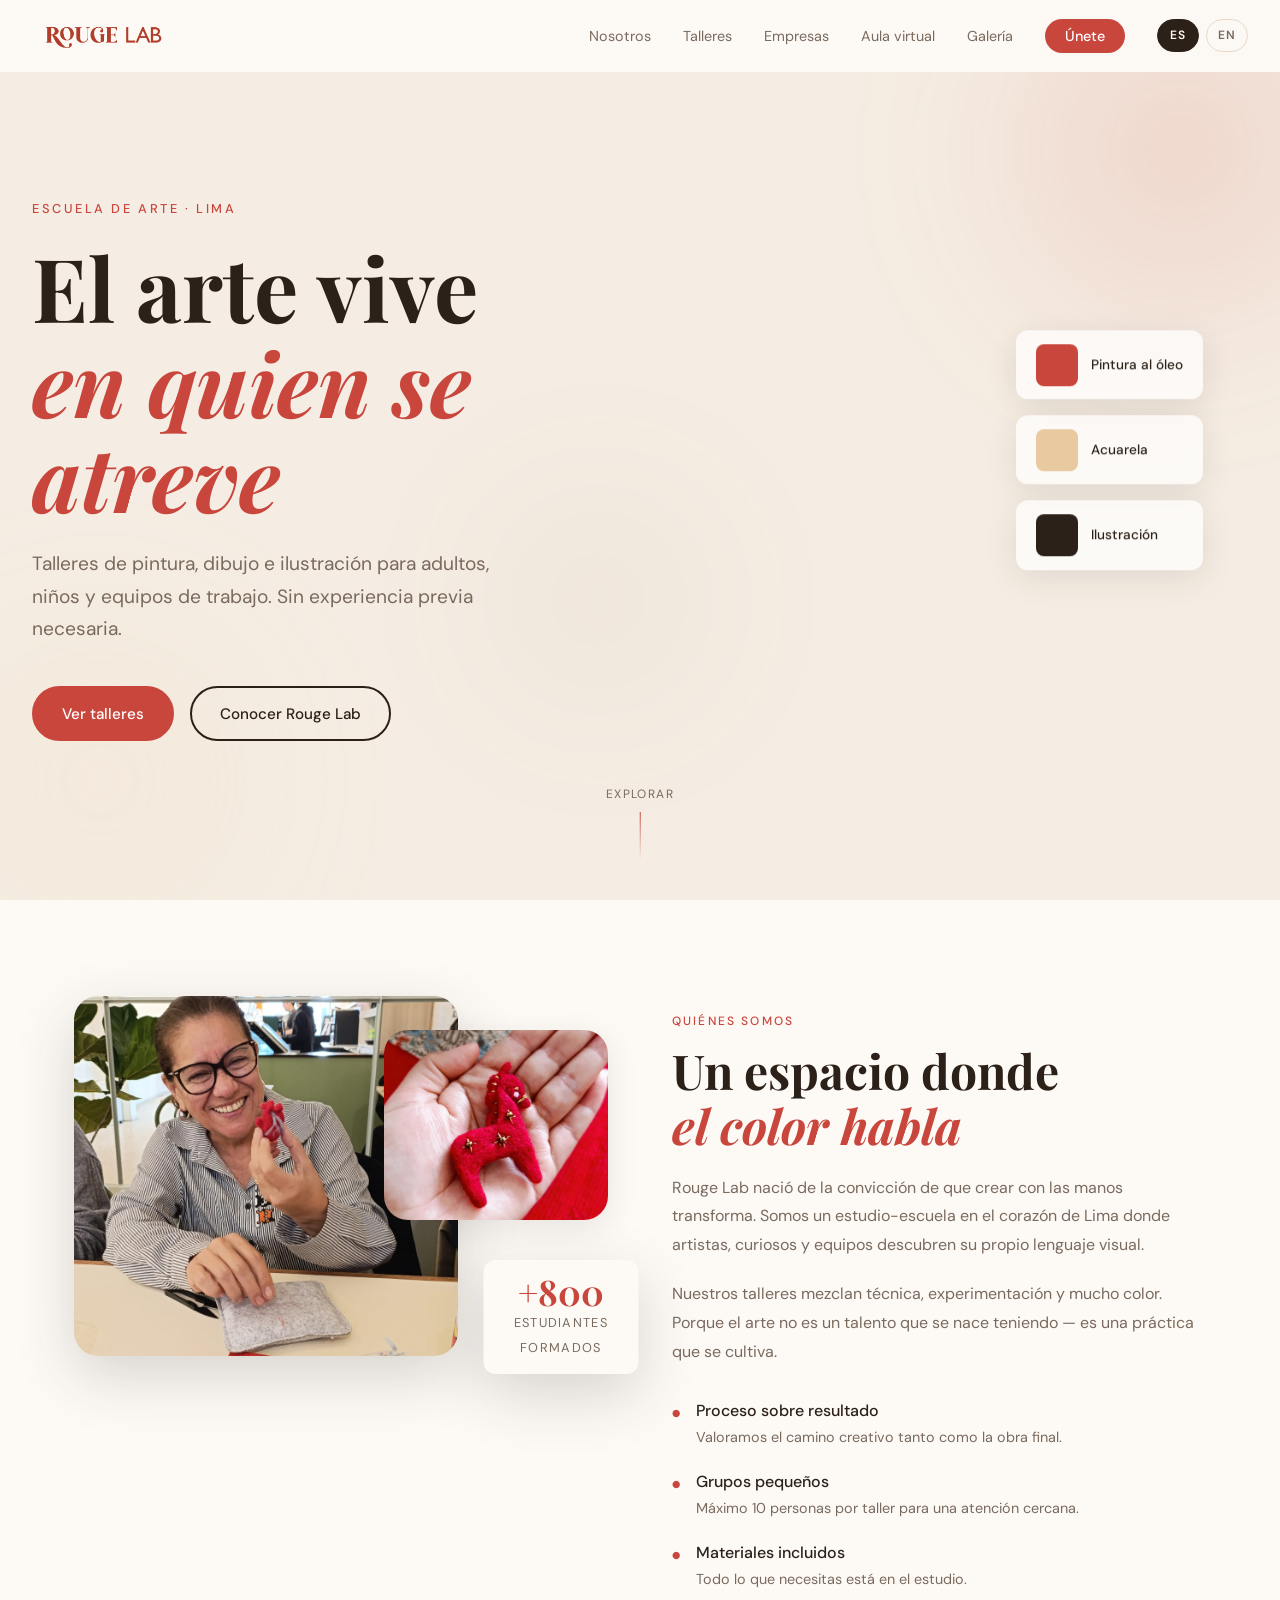
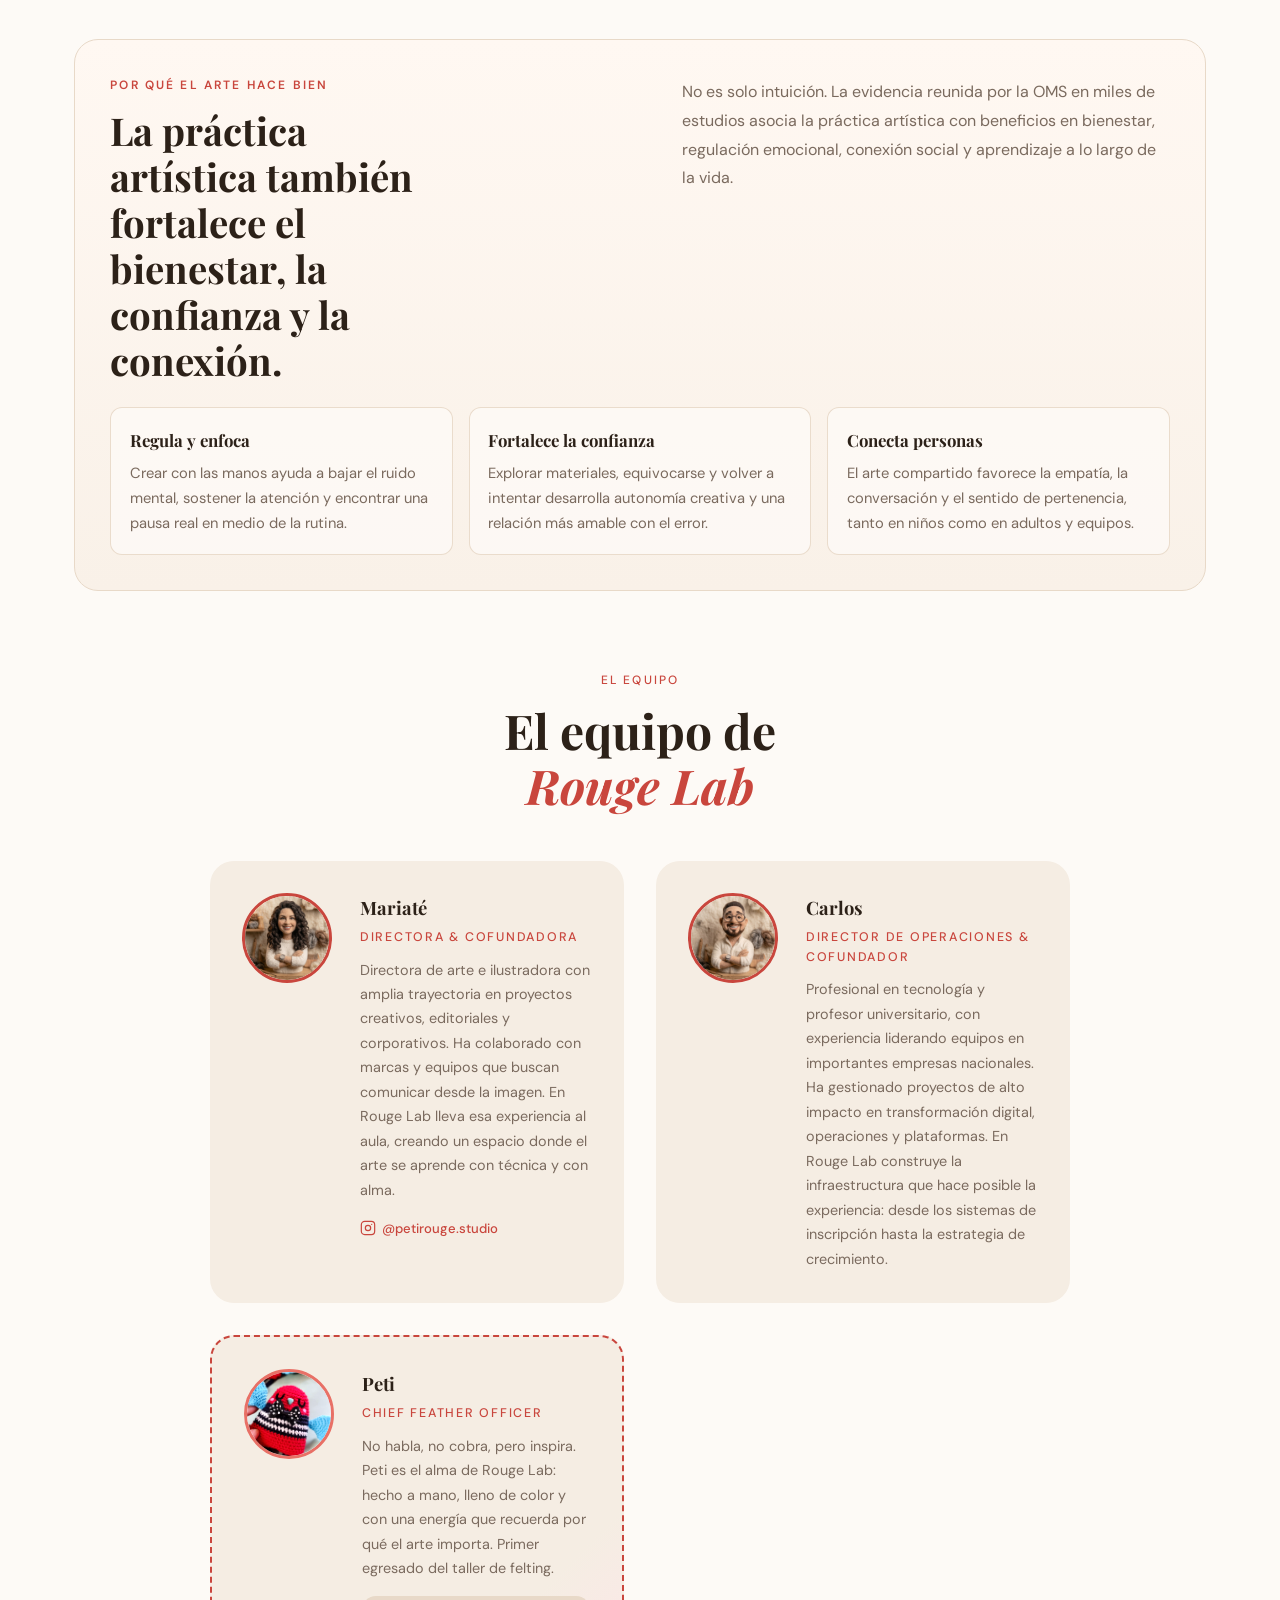
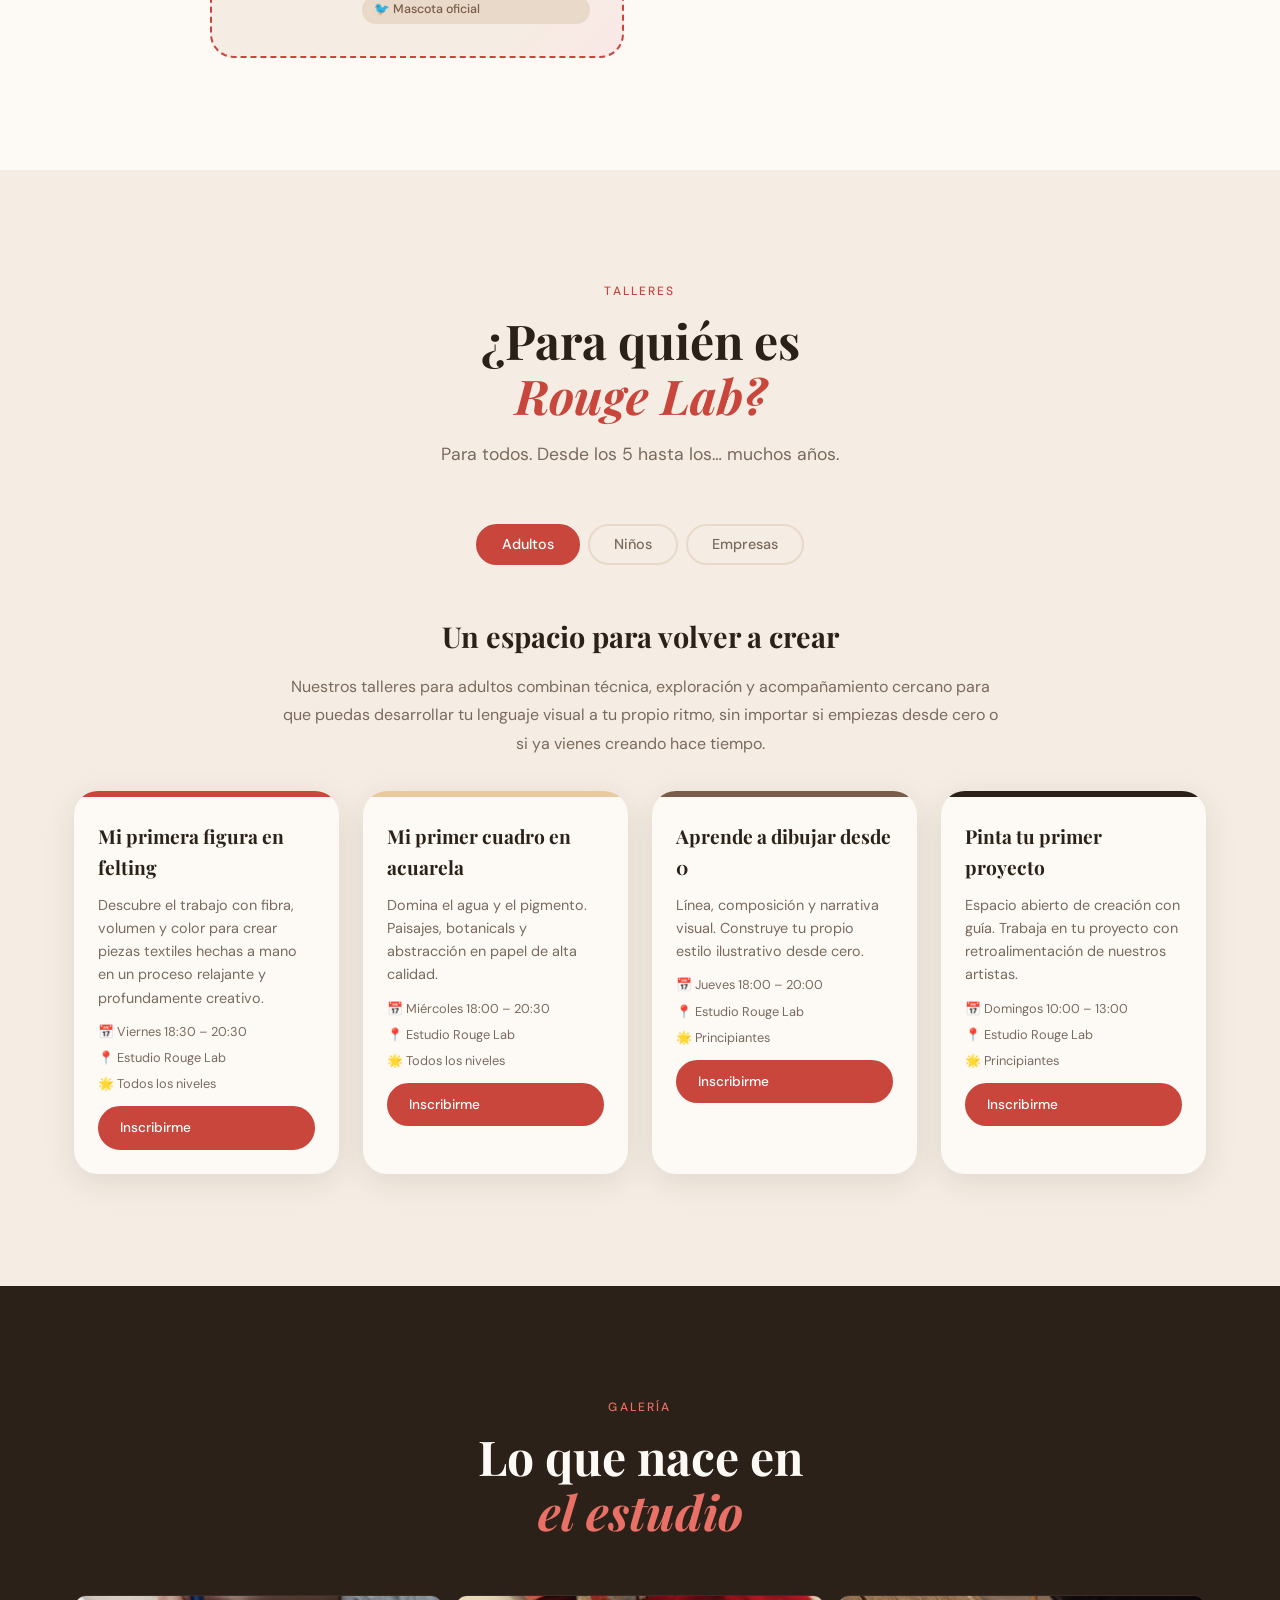
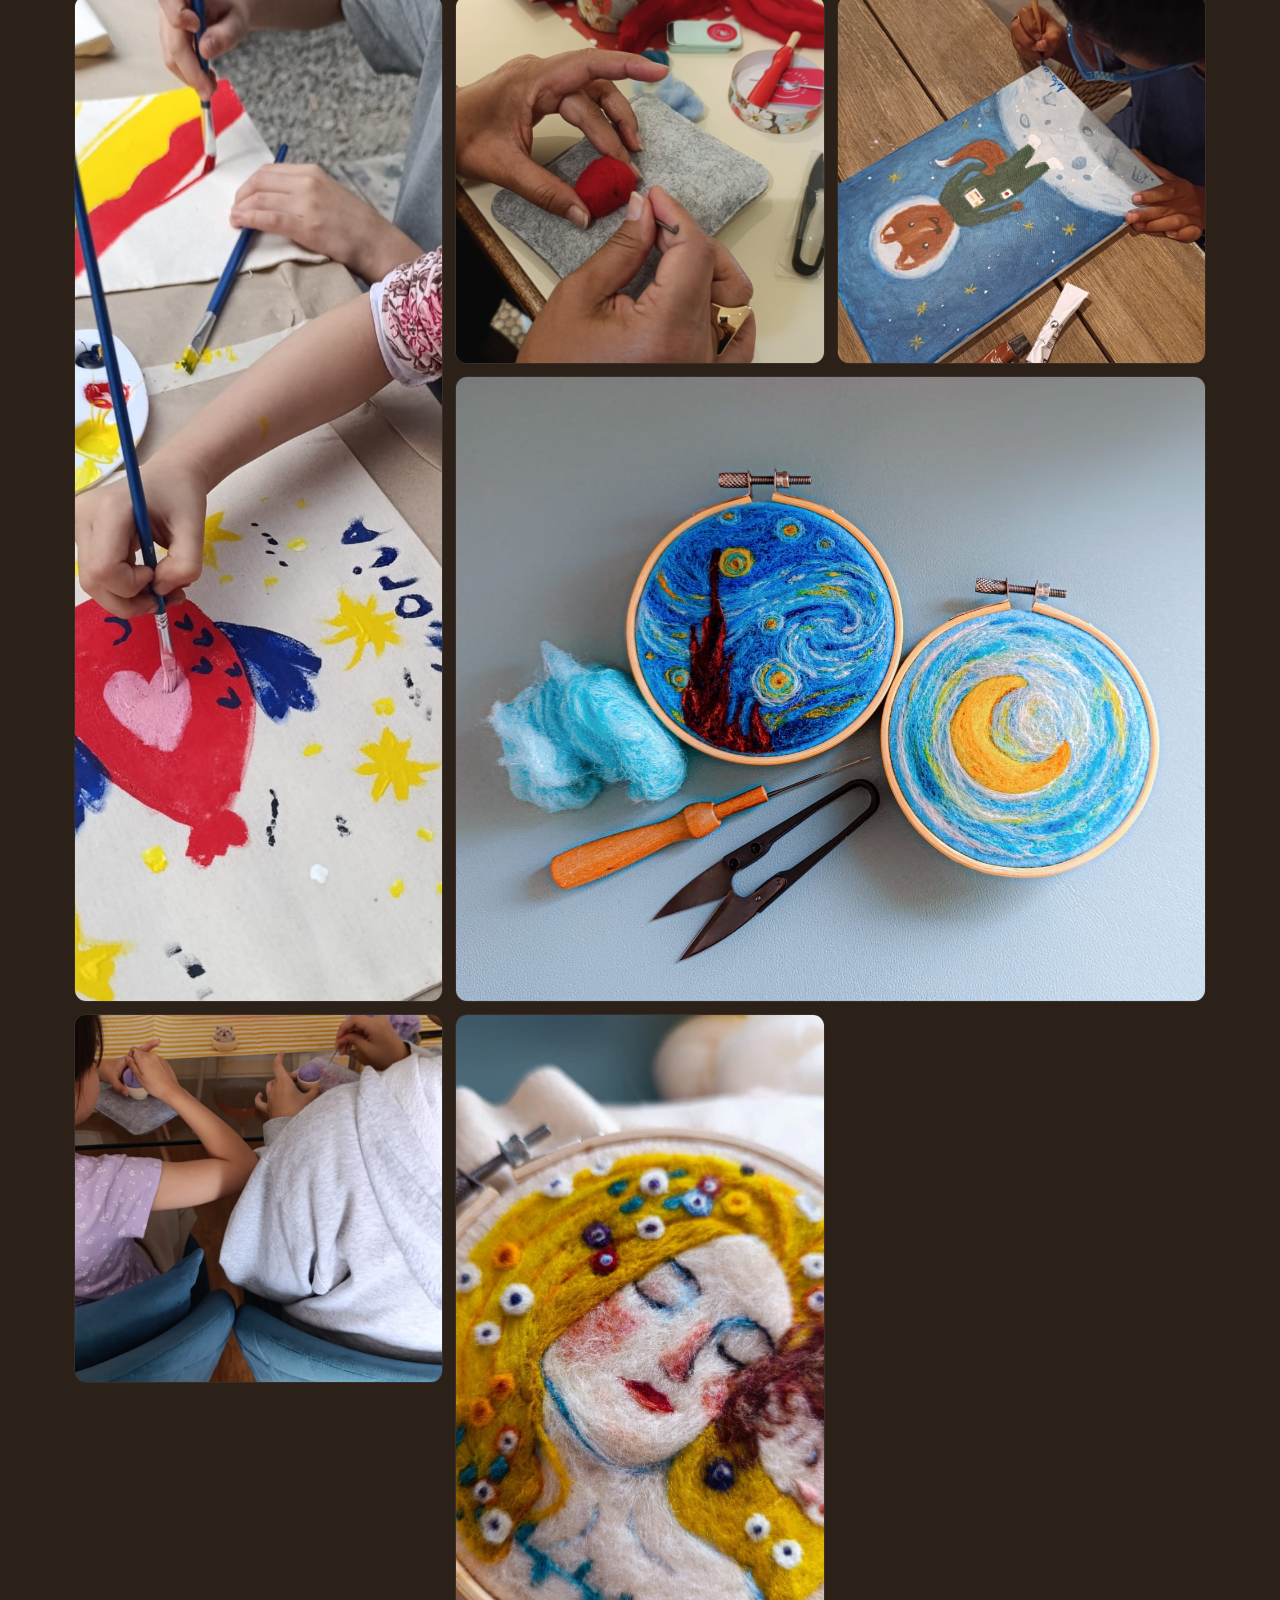
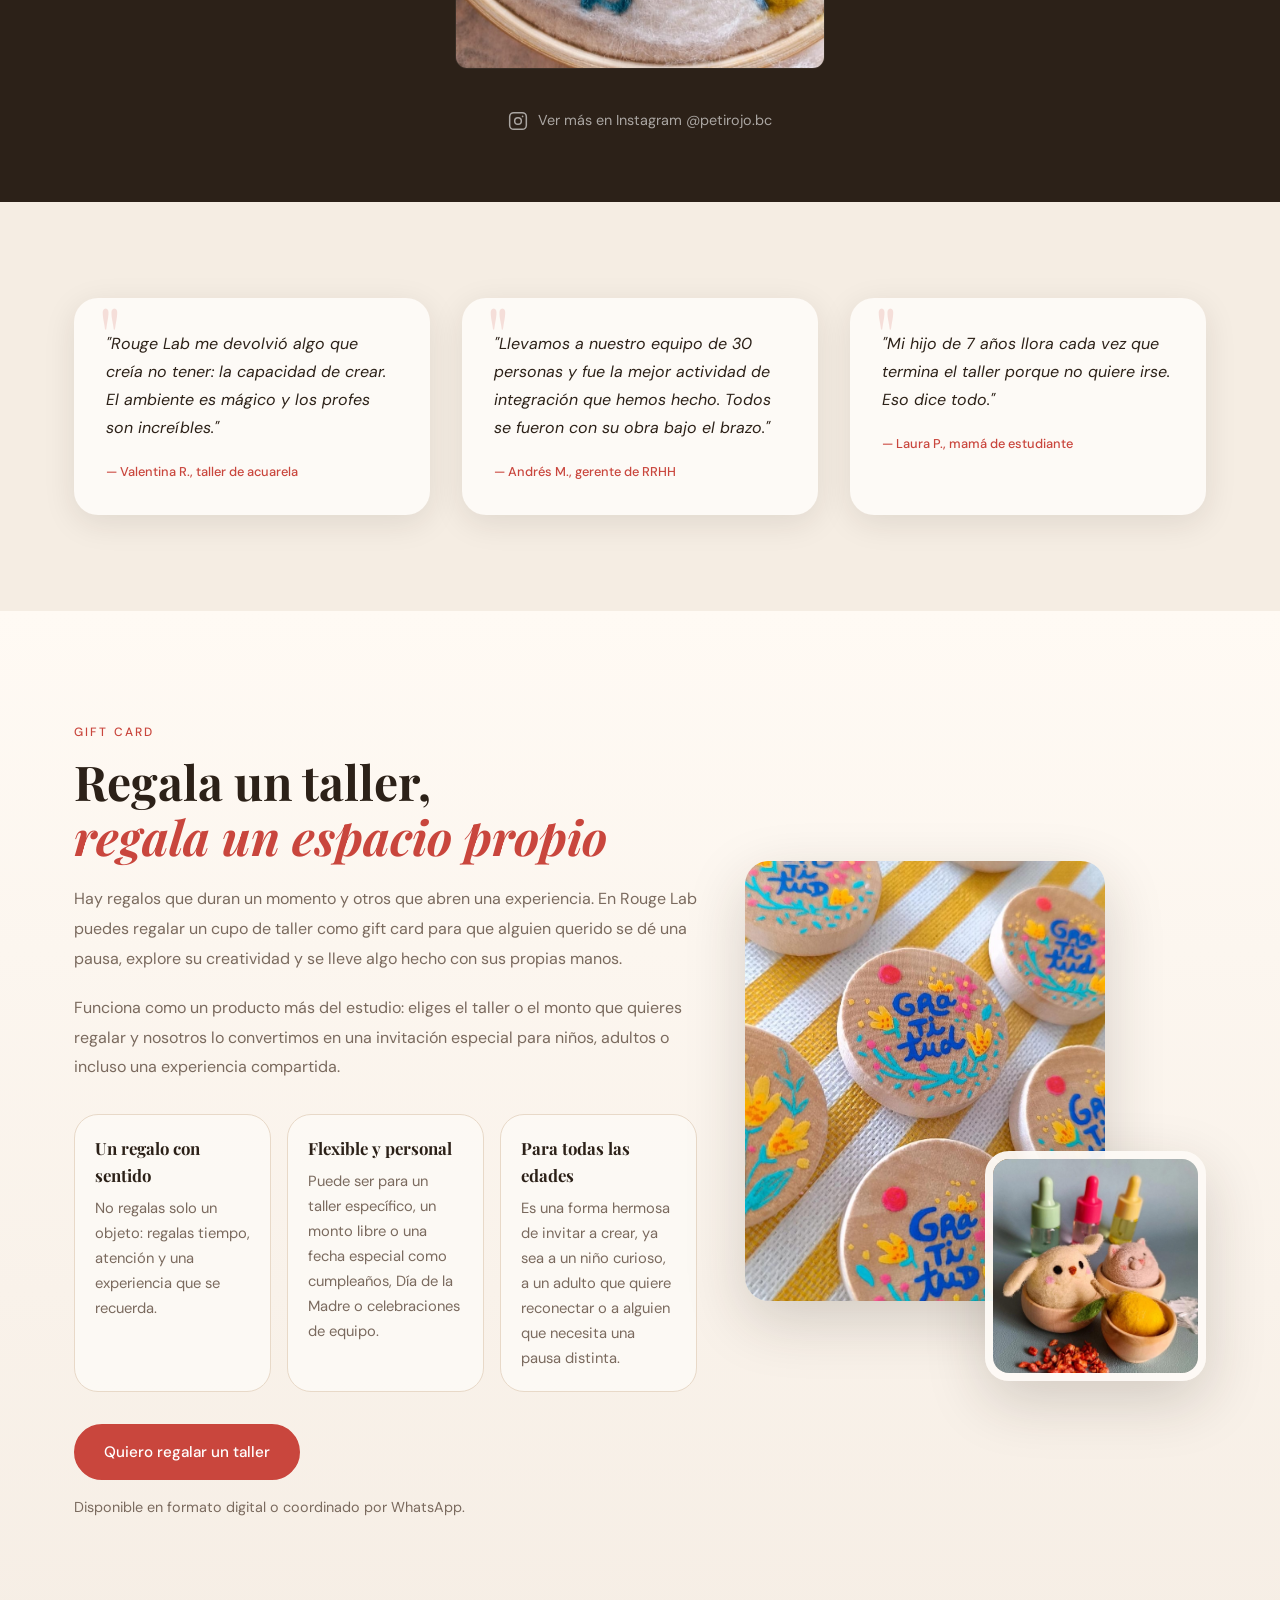
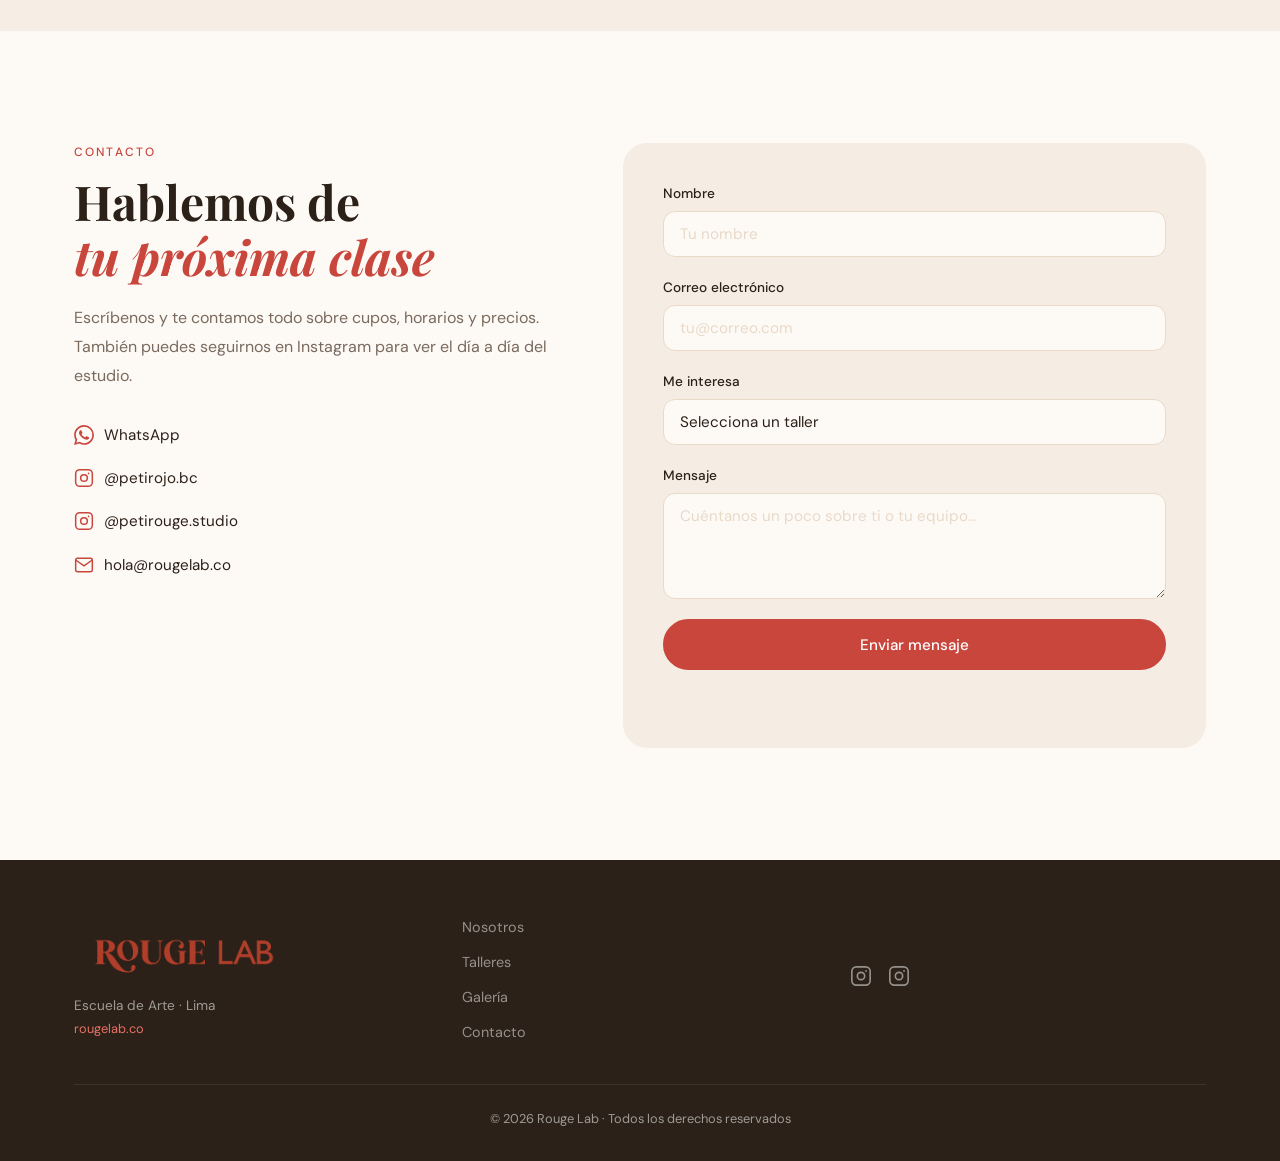
==== commit b1341c29: "Revert rouge palette to terracota, tint logo and resize" ====
--- a/alterna/index.html
+++ b/alterna/index.html
@@ -16,8 +16,8 @@
 
   <!-- NAV -->
   <nav class="nav" id="nav">
-    <a href="#inicio" class="nav__logo">
-      <span class="nav__logo-bird">&#x2022;</span> Rouge Lab
+    <a href="#inicio" class="nav__logo" aria-label="Rouge Lab">
+      <img src="../img/IMG_1053.PNG" alt="Rouge Lab" class="nav__logo-mark" />
     </a>
     <button class="nav__toggle" id="navToggle" aria-label="Menú">
       <span></span><span></span><span></span>
@@ -520,7 +520,7 @@
     <div class="container">
       <div class="footer__grid">
         <div class="footer__brand">
-          <p class="footer__logo">Rouge Lab</p>
+          <p class="footer__logo"><img src="../img/IMG_1053.PNG" alt="Rouge Lab" class="footer__logo-mark" /></p>
           <p class="footer__tagline">Escuela de Arte · Lima</p>
           <p class="footer__domain">rougelab.co</p>
         </div>
--- a/styles.css
+++ b/styles.css
@@ -166,6 +166,13 @@
   display: flex;
   align-items: center;
   gap: .4rem;
+}
+
+.nav__logo-mark {
+  display: block;
+  height: 44px;
+  width: auto;
+  filter: brightness(0) saturate(100%) invert(28%) sepia(62%) saturate(1690%) hue-rotate(340deg) brightness(88%) contrast(89%);
 }
 
 .nav__logo-bird {
@@ -1631,11 +1638,14 @@
 }
 
 .footer__logo {
-  font-family: var(--font-serif);
-  font-size: 1.4rem;
-  font-weight: 700;
-  color: var(--white);
-  margin-bottom: .25rem;
+  margin-bottom: .45rem;
+}
+
+.footer__logo-mark {
+  display: block;
+  width: min(220px, 100%);
+  height: auto;
+  filter: brightness(0) saturate(100%) invert(28%) sepia(62%) saturate(1690%) hue-rotate(340deg) brightness(88%) contrast(89%);
 }
 
 .footer__tagline {
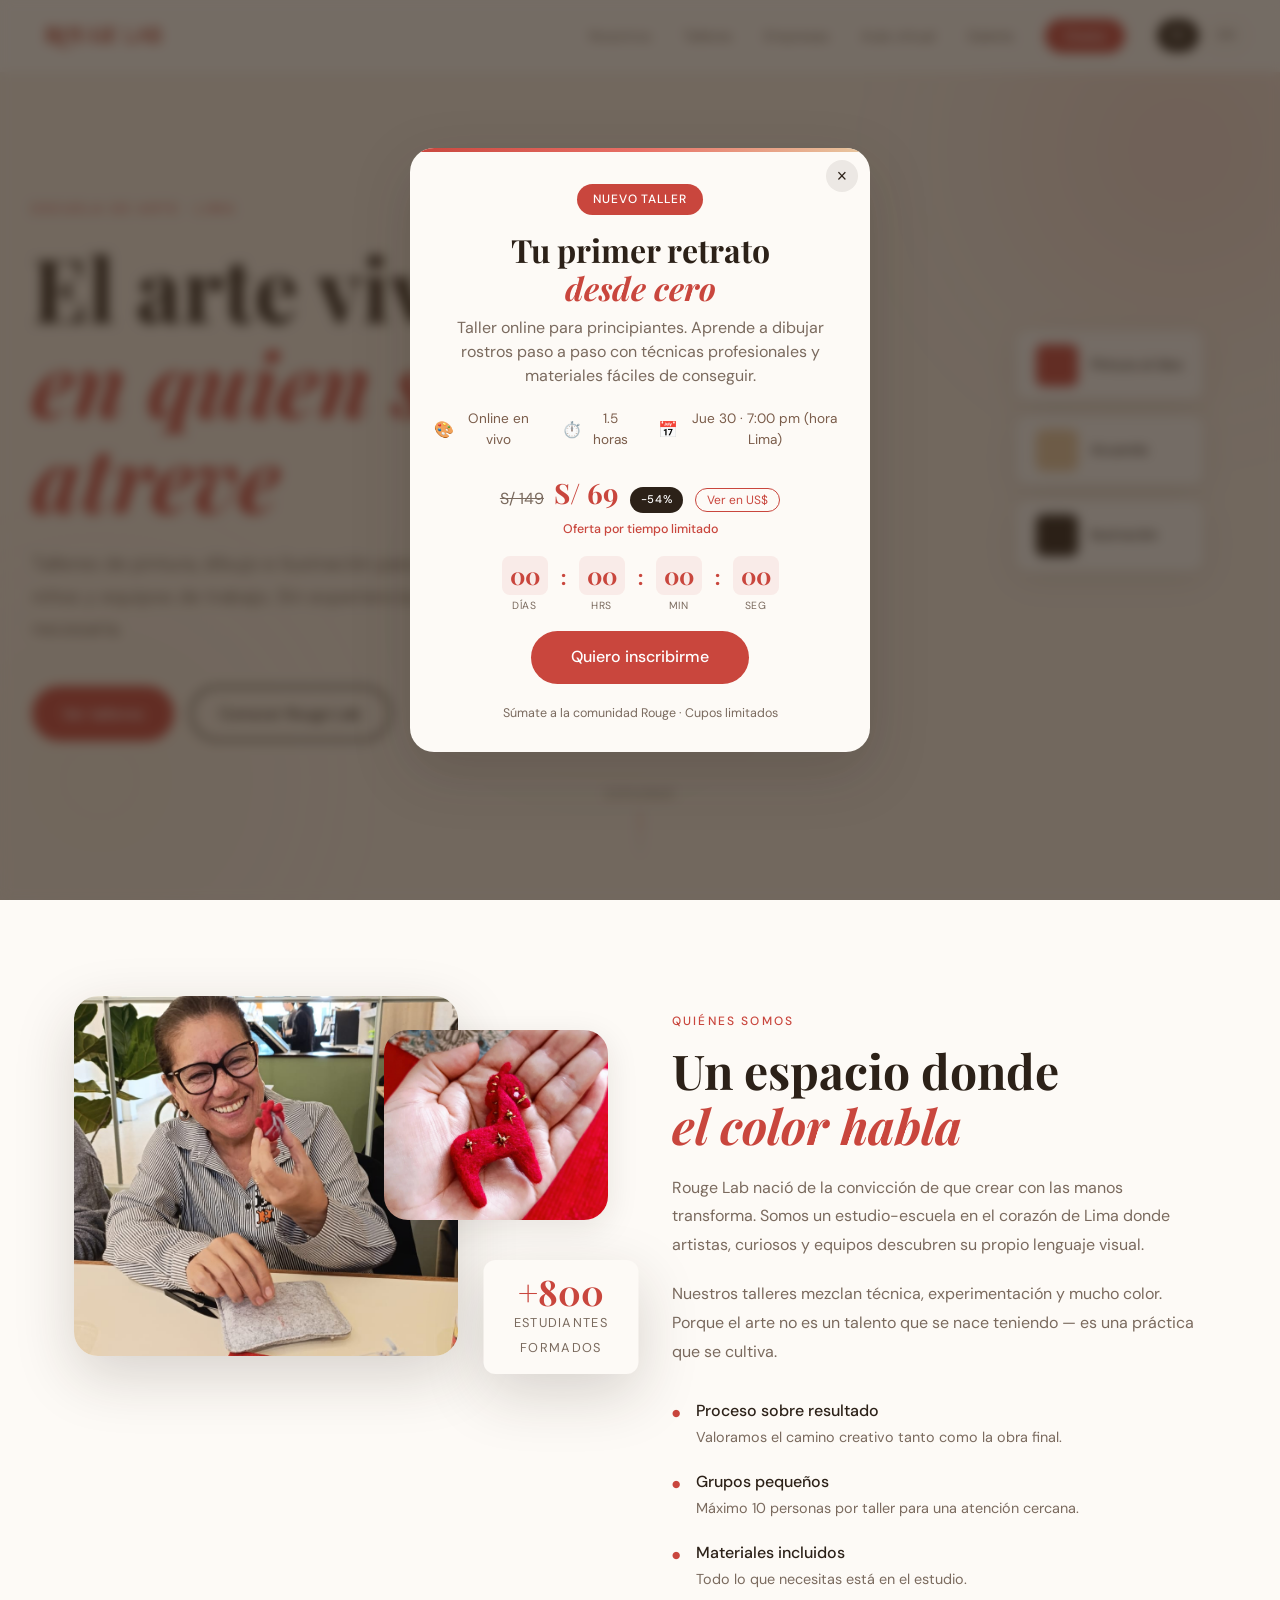
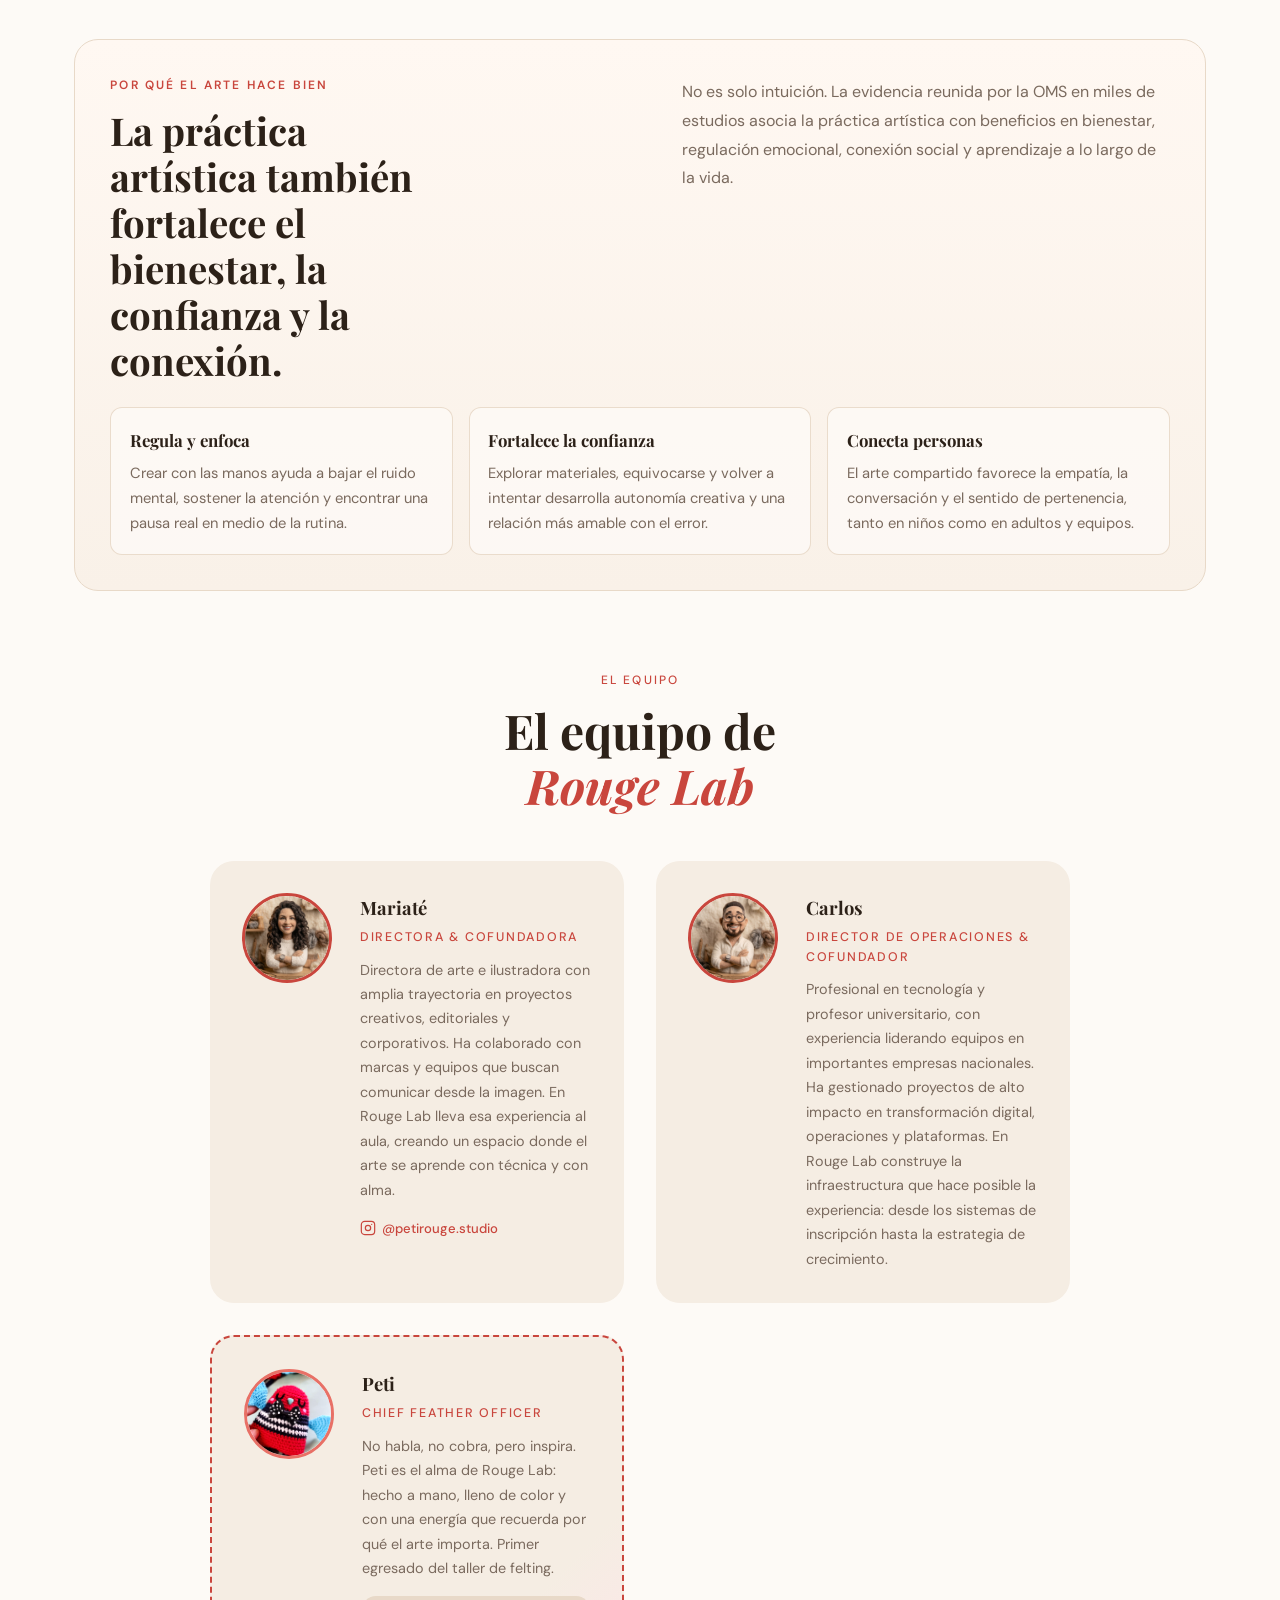
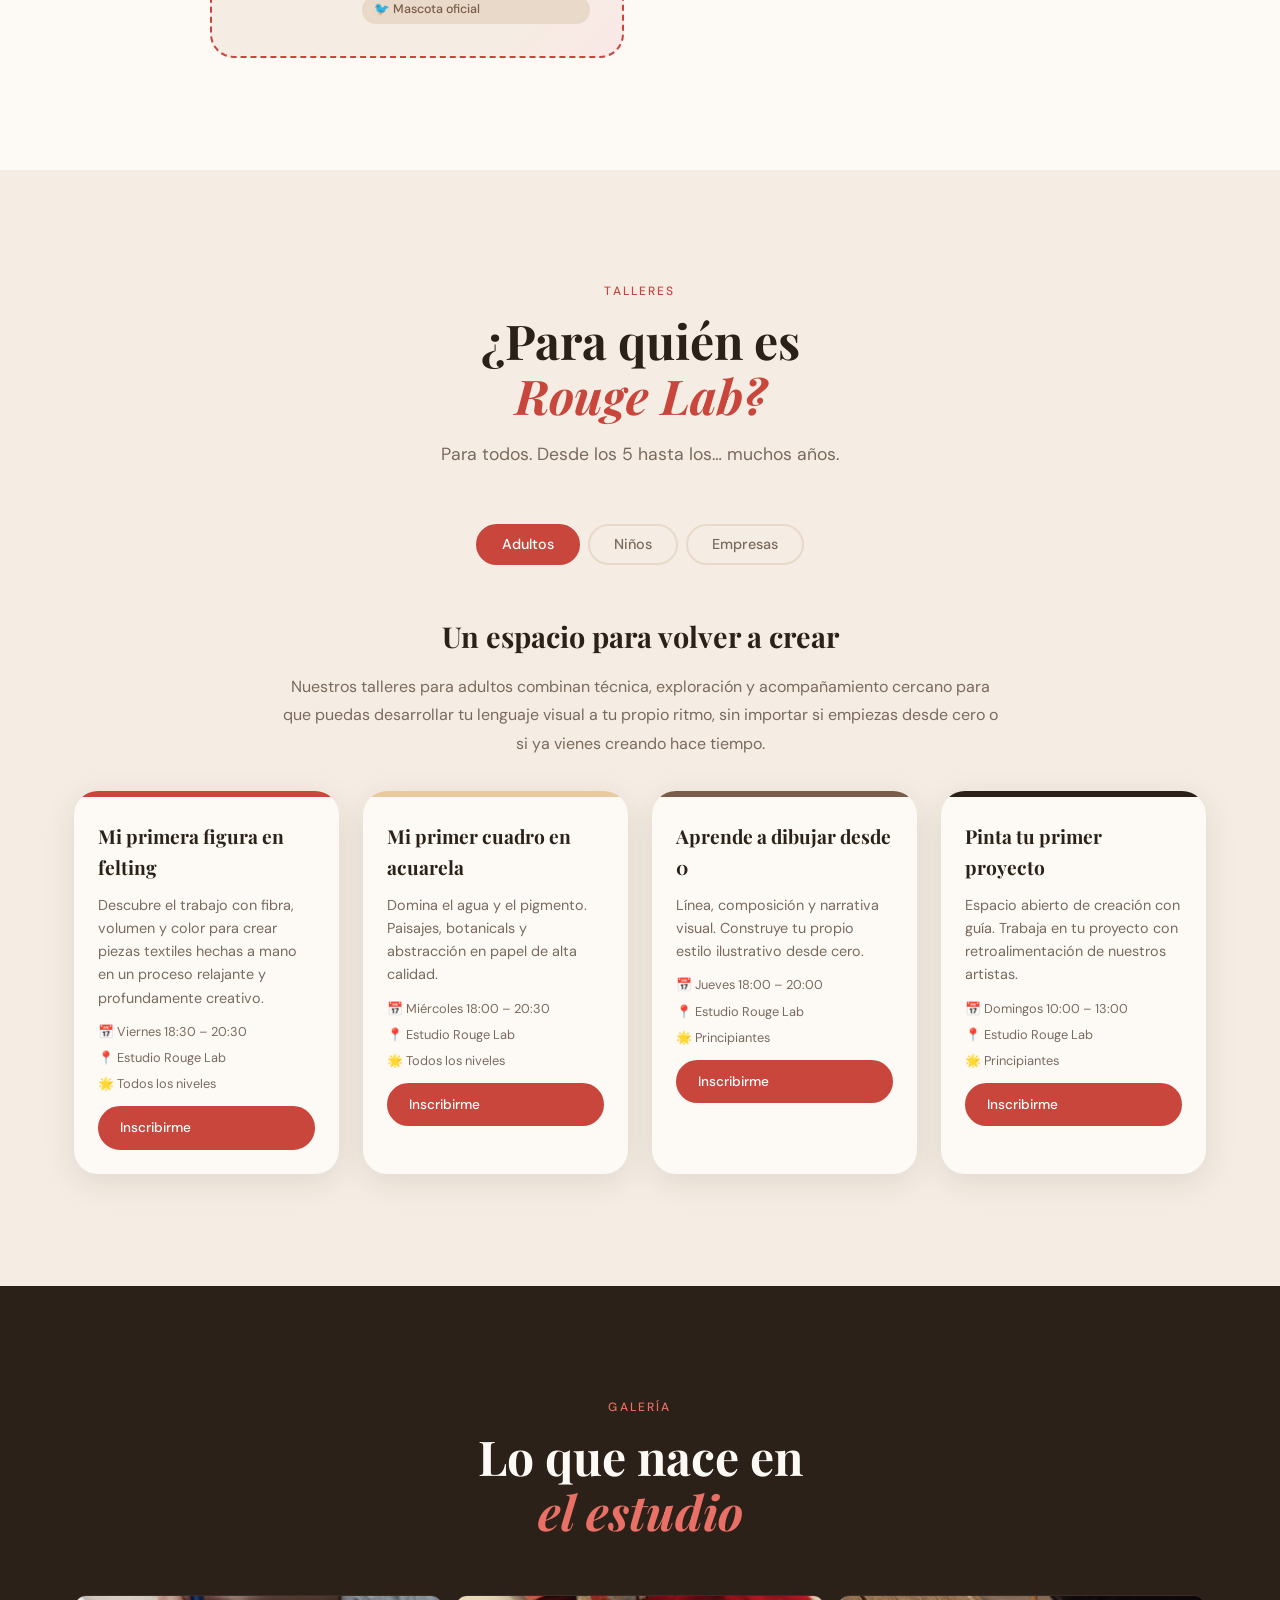
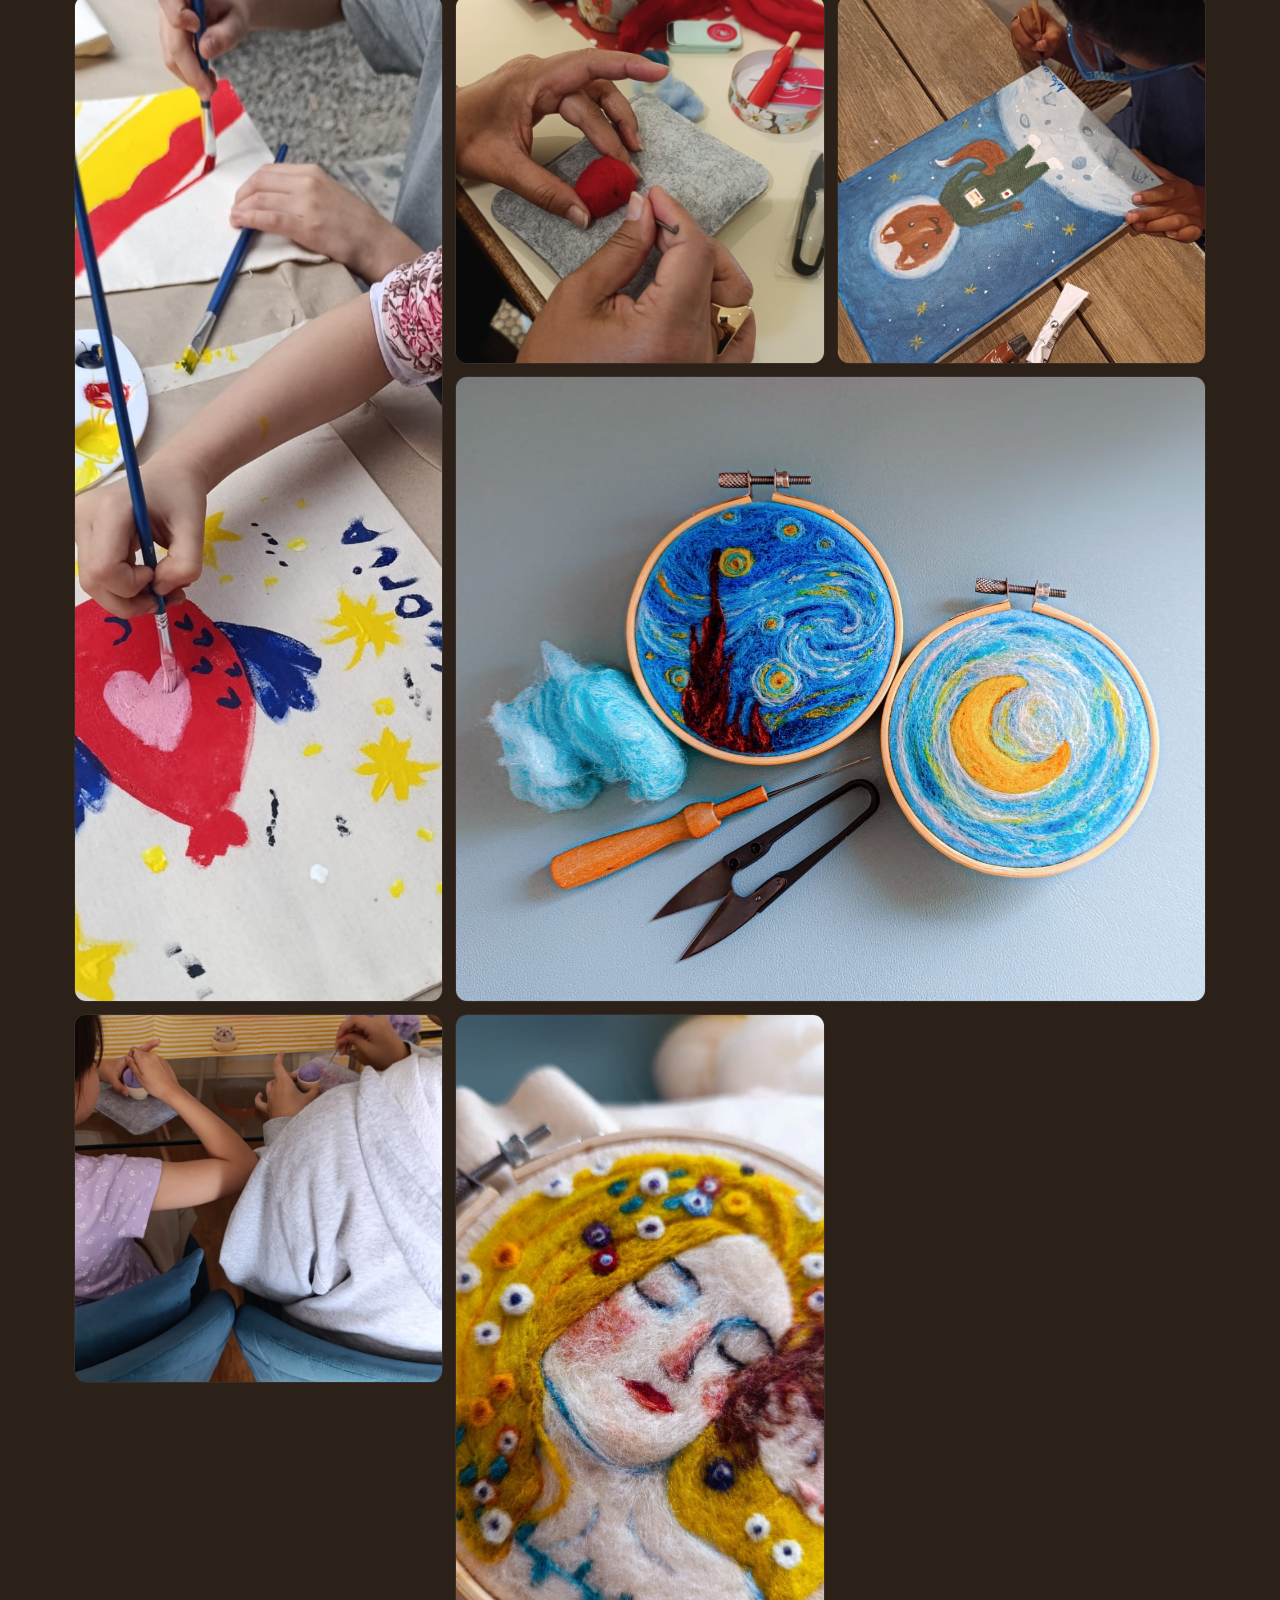
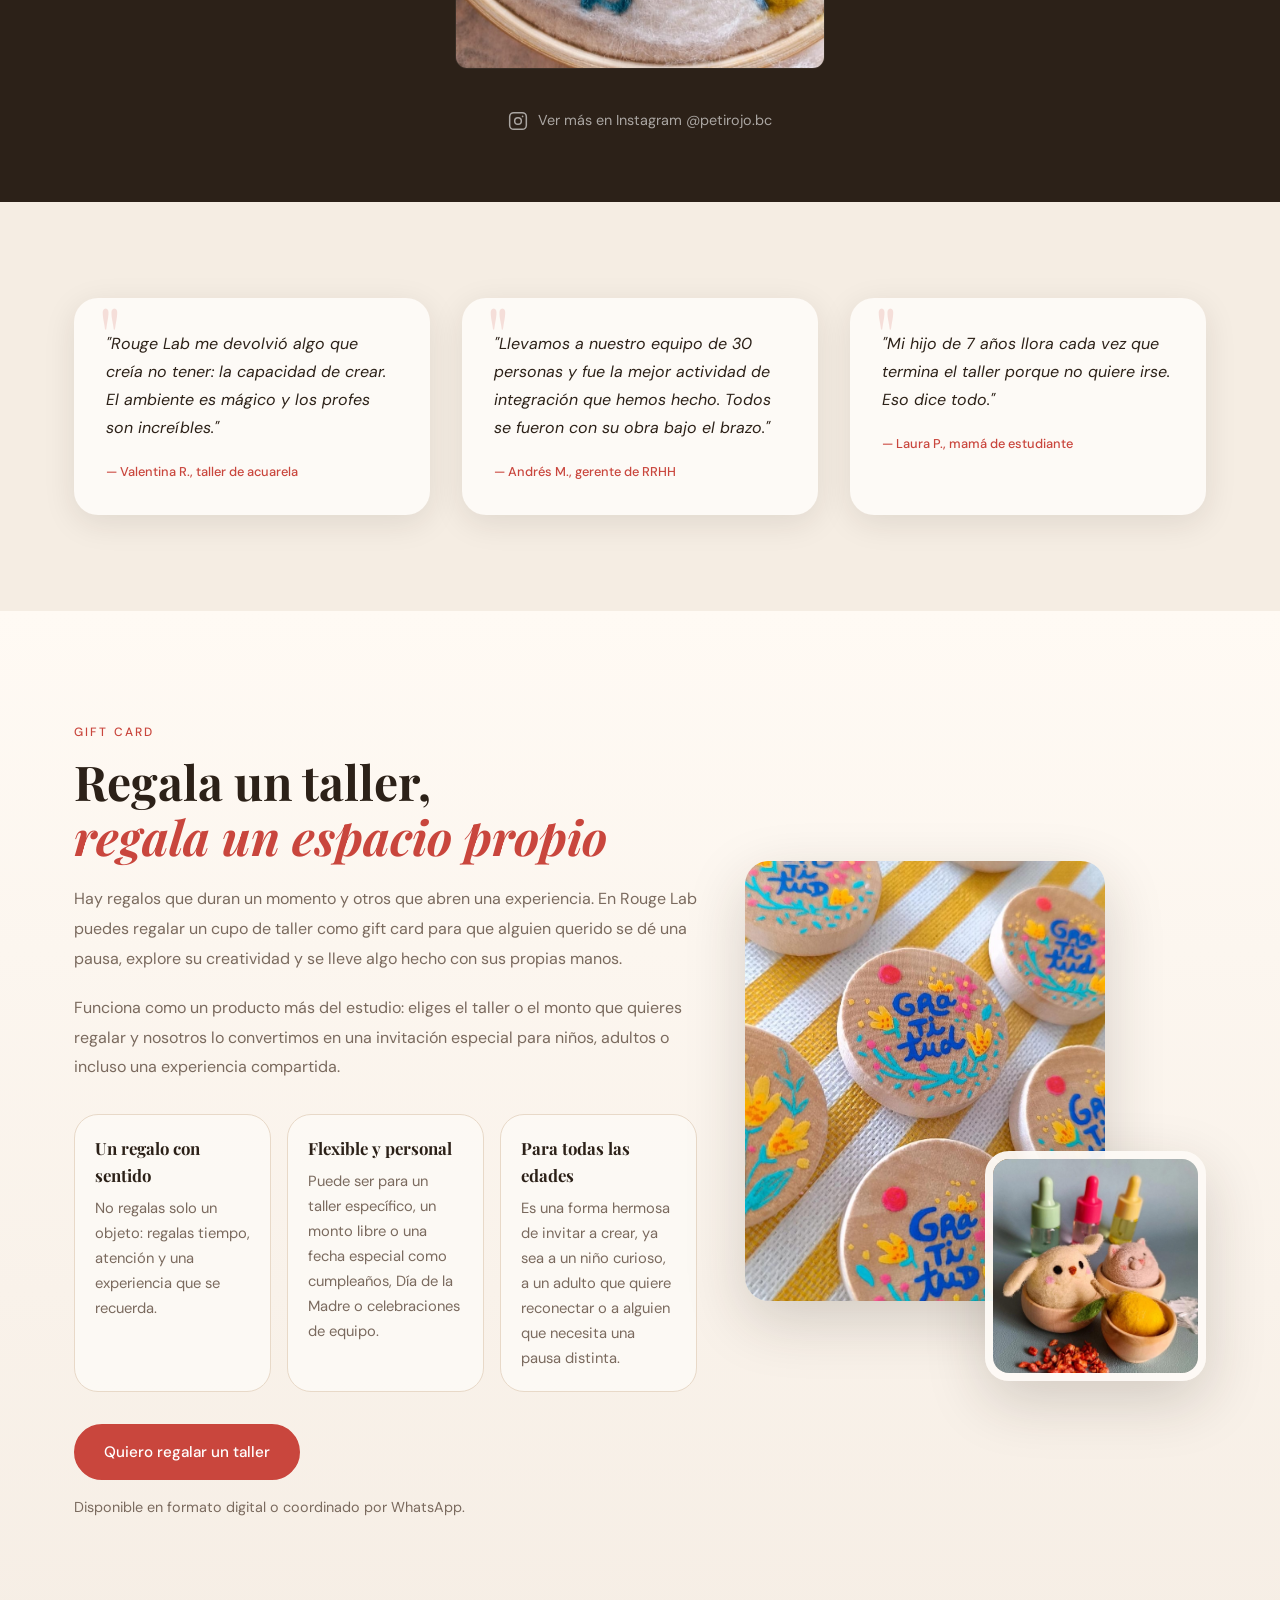
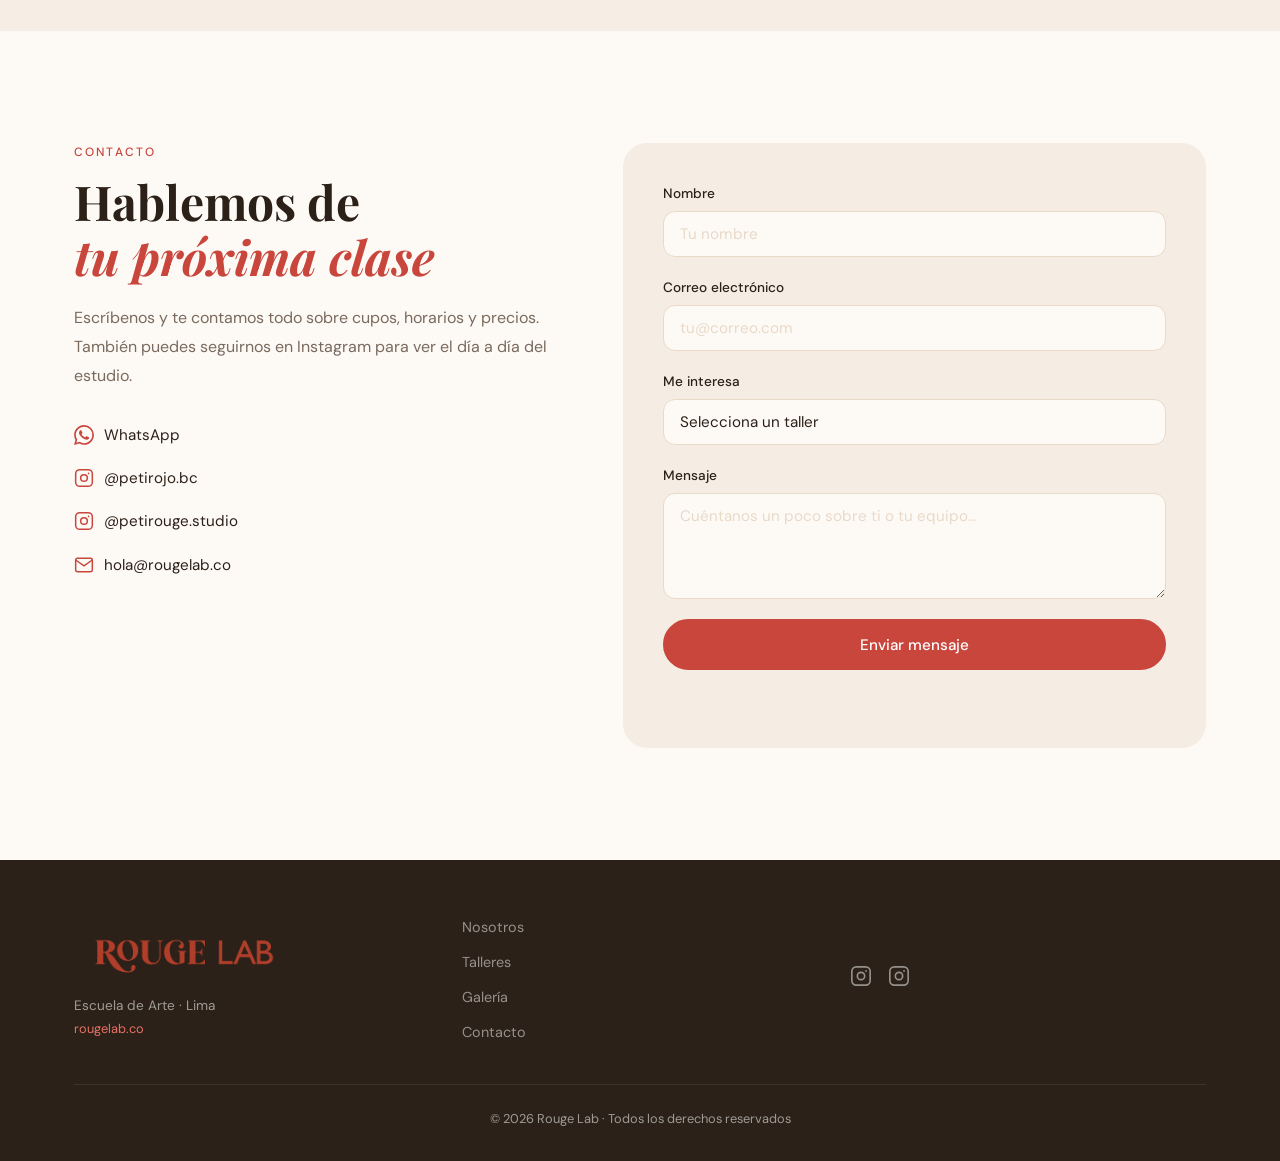
==== commit ca6d046a: "Add promo modal with countdown, pricing and currency toggle" ====
--- a/alterna/index.html
+++ b/alterna/index.html
@@ -545,6 +545,40 @@
     </div>
   </footer>
 
+  <!-- PROMO MODAL -->
+  <div class="promo-overlay" id="promoOverlay">
+    <div class="promo">
+      <div class="promo__accent"></div>
+      <button class="promo__close" aria-label="Cerrar">&times;</button>
+      <span class="promo__badge">Nuevo taller</span>
+      <h2 class="promo__title">Tu primer retrato<br /><em>desde cero</em></h2>
+      <p class="promo__subtitle">Taller online para principiantes. Aprende a dibujar rostros paso a paso con técnicas profesionales y materiales fáciles de conseguir.</p>
+      <div class="promo__details">
+        <span class="promo__detail"><span class="promo__detail-icon">🎨</span> Online en vivo</span>
+        <span class="promo__detail"><span class="promo__detail-icon">⏱️</span> 1.5 horas</span>
+        <span class="promo__detail"><span class="promo__detail-icon">📅</span> Jue 30 · 7:00 pm (hora Lima)</span>
+      </div>
+      <div class="promo__pricing">
+        <span class="promo__price-old">S/ 149</span>
+        <span class="promo__price-new">S/ 69</span>
+        <span class="promo__discount-tag">-54%</span>
+        <button class="promo__currency-toggle">Ver en US$</button>
+      </div>
+      <p class="promo__urgency">Oferta por tiempo limitado</p>
+      <div class="promo__countdown" id="promoCountdown">
+        <div class="promo__countdown-unit"><span class="promo__countdown-number" data-cd="d">00</span><span class="promo__countdown-label">días</span></div>
+        <span class="promo__countdown-sep">:</span>
+        <div class="promo__countdown-unit"><span class="promo__countdown-number" data-cd="h">00</span><span class="promo__countdown-label">hrs</span></div>
+        <span class="promo__countdown-sep">:</span>
+        <div class="promo__countdown-unit"><span class="promo__countdown-number" data-cd="m">00</span><span class="promo__countdown-label">min</span></div>
+        <span class="promo__countdown-sep">:</span>
+        <div class="promo__countdown-unit"><span class="promo__countdown-number" data-cd="s">00</span><span class="promo__countdown-label">seg</span></div>
+      </div>
+      <a href="#contacto" class="promo__cta" onclick="document.getElementById('promoOverlay').classList.remove('active');sessionStorage.setItem('promo-dismissed','1');">Quiero inscribirme</a>
+      <p class="promo__footer">Súmate a la comunidad Rouge · Cupos limitados</p>
+    </div>
+  </div>
+
   <script src="../main.js"></script>
 </body>
 </html>
--- a/styles.css
+++ b/styles.css
@@ -1718,3 +1718,257 @@
   opacity: 1;
   transform: translateY(0);
 }
+
+/* ---------- PROMO MODAL ---------- */
+.promo-overlay {
+  position: fixed;
+  inset: 0;
+  z-index: 9999;
+  display: flex;
+  align-items: center;
+  justify-content: center;
+  background: rgba(44, 33, 24, .65);
+  backdrop-filter: blur(6px);
+  -webkit-backdrop-filter: blur(6px);
+  opacity: 0;
+  visibility: hidden;
+  transition: opacity .4s ease, visibility .4s ease;
+}
+
+.promo-overlay.active {
+  opacity: 1;
+  visibility: visible;
+}
+
+.promo {
+  position: relative;
+  width: min(460px, 90vw);
+  background: var(--white);
+  border-radius: var(--radius-lg);
+  box-shadow: var(--shadow-lg);
+  overflow: hidden;
+  transform: translateY(30px) scale(.95);
+  transition: transform .45s cubic-bezier(.22, 1, .36, 1);
+  text-align: center;
+}
+
+.promo-overlay.active .promo {
+  transform: translateY(0) scale(1);
+}
+
+.promo__badge {
+  display: inline-block;
+  background: var(--rouge);
+  color: #fff;
+  font-family: var(--font-sans);
+  font-weight: 500;
+  font-size: .75rem;
+  letter-spacing: .08em;
+  text-transform: uppercase;
+  padding: .35rem 1rem;
+  border-radius: 100px;
+  margin-top: 2rem;
+}
+
+.promo__title {
+  font-family: var(--font-serif);
+  font-size: clamp(1.5rem, 4vw, 2rem);
+  color: var(--dark);
+  line-height: 1.2;
+  margin: 1rem 1.5rem .5rem;
+}
+
+.promo__title em {
+  color: var(--rouge);
+  font-style: italic;
+}
+
+.promo__subtitle {
+  font-family: var(--font-sans);
+  font-size: 1rem;
+  color: var(--text-muted);
+  margin: 0 1.5rem;
+  line-height: 1.5;
+}
+
+.promo__details {
+  display: flex;
+  justify-content: center;
+  gap: 1.5rem;
+  margin: 1.25rem 1.5rem;
+  font-family: var(--font-sans);
+  font-size: .85rem;
+  color: var(--brown);
+}
+
+.promo__detail {
+  display: flex;
+  align-items: center;
+  gap: .35rem;
+}
+
+.promo__detail-icon {
+  font-size: 1rem;
+}
+
+.promo__cta {
+  display: inline-block;
+  background: var(--rouge);
+  color: #fff;
+  font-family: var(--font-sans);
+  font-weight: 500;
+  font-size: 1rem;
+  padding: .85rem 2.5rem;
+  border: none;
+  border-radius: 100px;
+  cursor: pointer;
+  text-decoration: none;
+  transition: background .3s ease, transform .2s ease;
+  margin: .5rem 0;
+}
+
+.promo__cta:hover {
+  background: var(--rouge-dark);
+  transform: scale(1.04);
+}
+
+.promo__footer {
+  font-family: var(--font-sans);
+  font-size: .78rem;
+  color: var(--text-muted);
+  padding: .75rem 1.5rem 1.75rem;
+}
+
+.promo__pricing {
+  margin: 1rem 0 .25rem;
+}
+
+.promo__price-old {
+  font-family: var(--font-sans);
+  font-size: 1rem;
+  color: var(--text-muted);
+  text-decoration: line-through;
+  margin-right: .4rem;
+}
+
+.promo__price-new {
+  font-family: var(--font-serif);
+  font-size: 1.75rem;
+  font-weight: 700;
+  color: var(--rouge);
+}
+
+.promo__discount-tag {
+  display: inline-block;
+  background: var(--dark);
+  color: #fff;
+  font-family: var(--font-sans);
+  font-weight: 500;
+  font-size: .7rem;
+  letter-spacing: .06em;
+  padding: .25rem .65rem;
+  border-radius: 100px;
+  margin-left: .5rem;
+  vertical-align: middle;
+}
+
+.promo__currency-toggle {
+  display: inline-block;
+  font-family: var(--font-sans);
+  font-size: .75rem;
+  color: var(--rouge);
+  background: none;
+  border: 1px solid var(--rouge);
+  border-radius: 100px;
+  padding: .2rem .7rem;
+  cursor: pointer;
+  margin-left: .5rem;
+  vertical-align: middle;
+  transition: background .2s ease, color .2s ease;
+}
+
+.promo__currency-toggle:hover {
+  background: var(--rouge);
+  color: #fff;
+}
+
+.promo__countdown {
+  display: flex;
+  justify-content: center;
+  gap: .75rem;
+  margin: 1rem 1.5rem .5rem;
+  font-family: var(--font-sans);
+}
+
+.promo__countdown-unit {
+  display: flex;
+  flex-direction: column;
+  align-items: center;
+  min-width: 48px;
+}
+
+.promo__countdown-number {
+  font-family: var(--font-serif);
+  font-size: 1.5rem;
+  font-weight: 700;
+  color: var(--rouge);
+  background: rgba(201, 70, 61, .08);
+  border-radius: 8px;
+  padding: .25rem .5rem;
+  min-width: 44px;
+  text-align: center;
+  line-height: 1.3;
+}
+
+.promo__countdown-label {
+  font-size: .65rem;
+  text-transform: uppercase;
+  letter-spacing: .06em;
+  color: var(--text-muted);
+  margin-top: .2rem;
+}
+
+.promo__countdown-sep {
+  font-size: 1.3rem;
+  font-weight: 700;
+  color: var(--rouge);
+  align-self: flex-start;
+  padding-top: .3rem;
+}
+
+.promo__urgency {
+  font-family: var(--font-sans);
+  font-size: .78rem;
+  font-weight: 500;
+  color: var(--rouge);
+  margin: .25rem 0 0;
+}
+
+.promo__close {
+  position: absolute;
+  top: .75rem;
+  right: .75rem;
+  width: 32px;
+  height: 32px;
+  border: none;
+  background: rgba(44, 33, 24, .08);
+  border-radius: 50%;
+  font-size: 1.1rem;
+  color: var(--dark);
+  cursor: pointer;
+  display: flex;
+  align-items: center;
+  justify-content: center;
+  transition: background .2s ease;
+  z-index: 1;
+}
+
+.promo__close:hover {
+  background: rgba(44, 33, 24, .18);
+}
+
+/* Decorative accent line at top */
+.promo__accent {
+  height: 4px;
+  background: linear-gradient(90deg, var(--rouge), var(--rouge-light), var(--sand));
+}
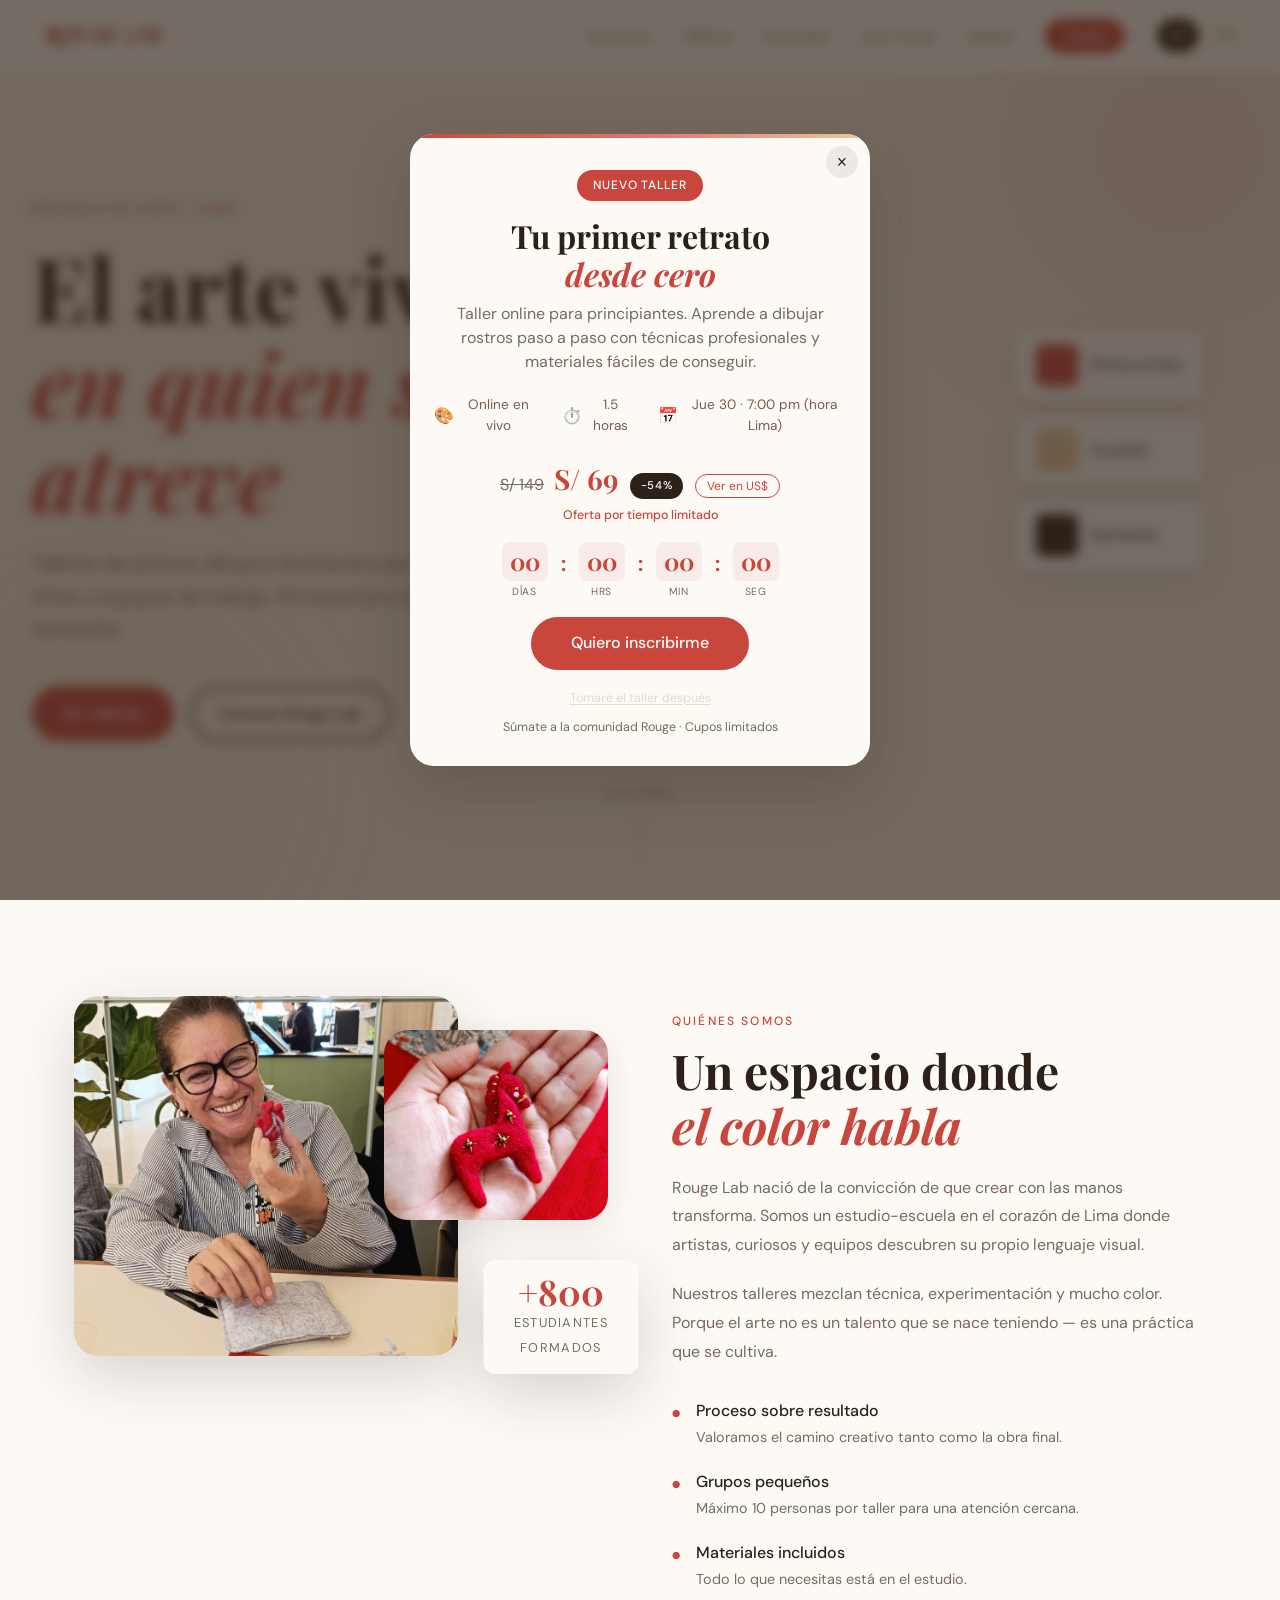
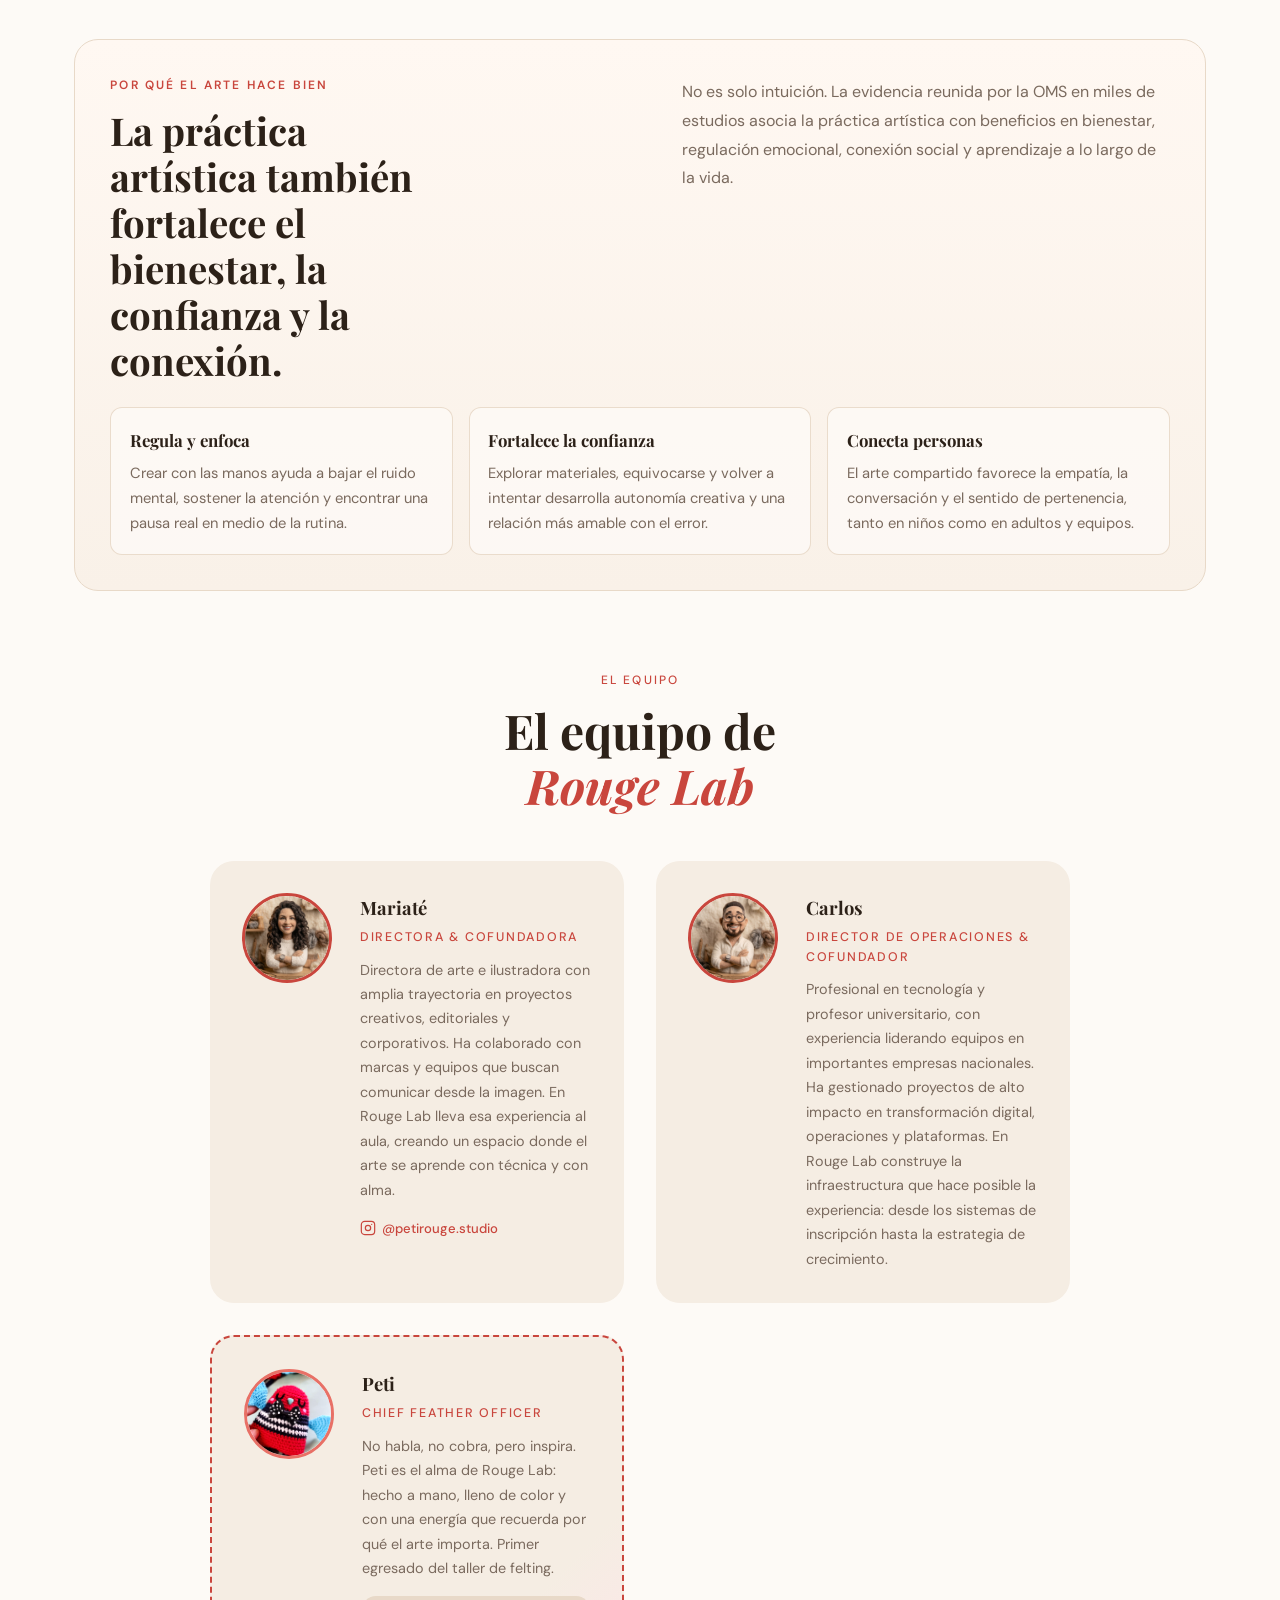
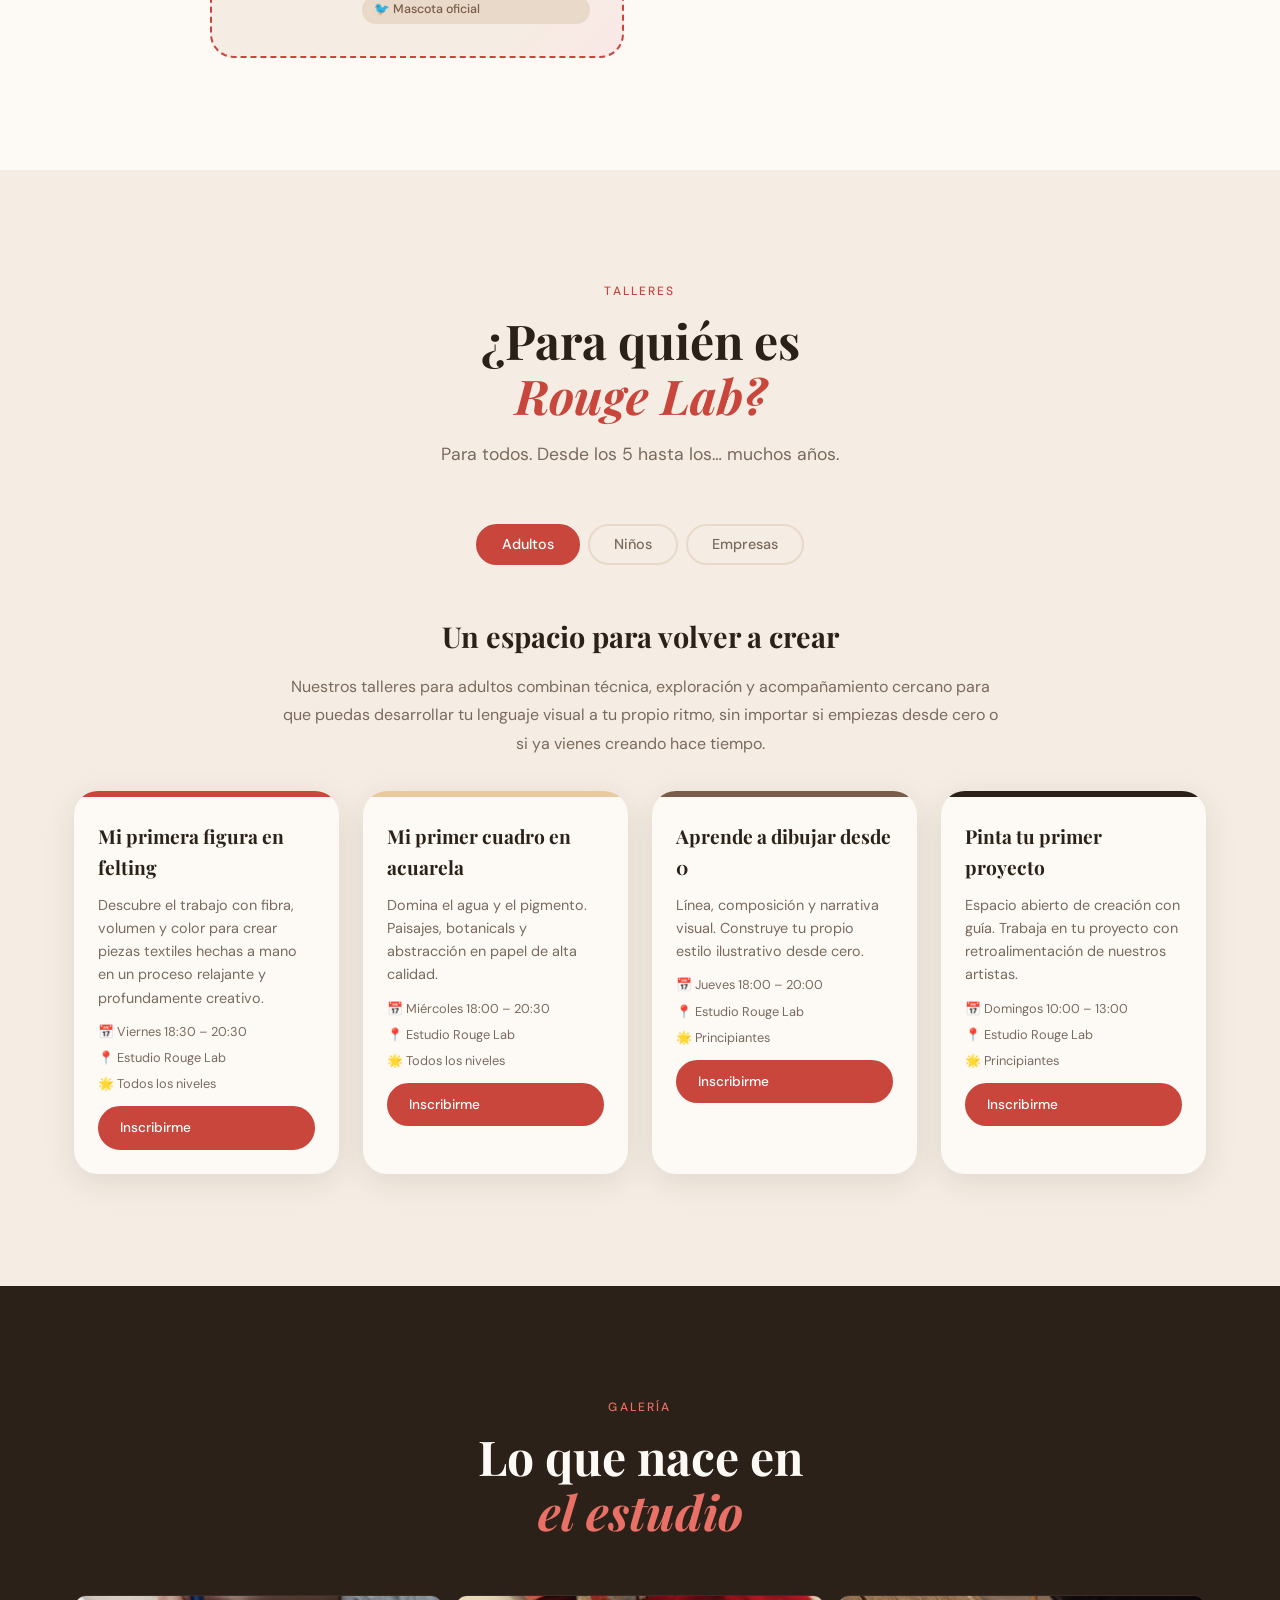
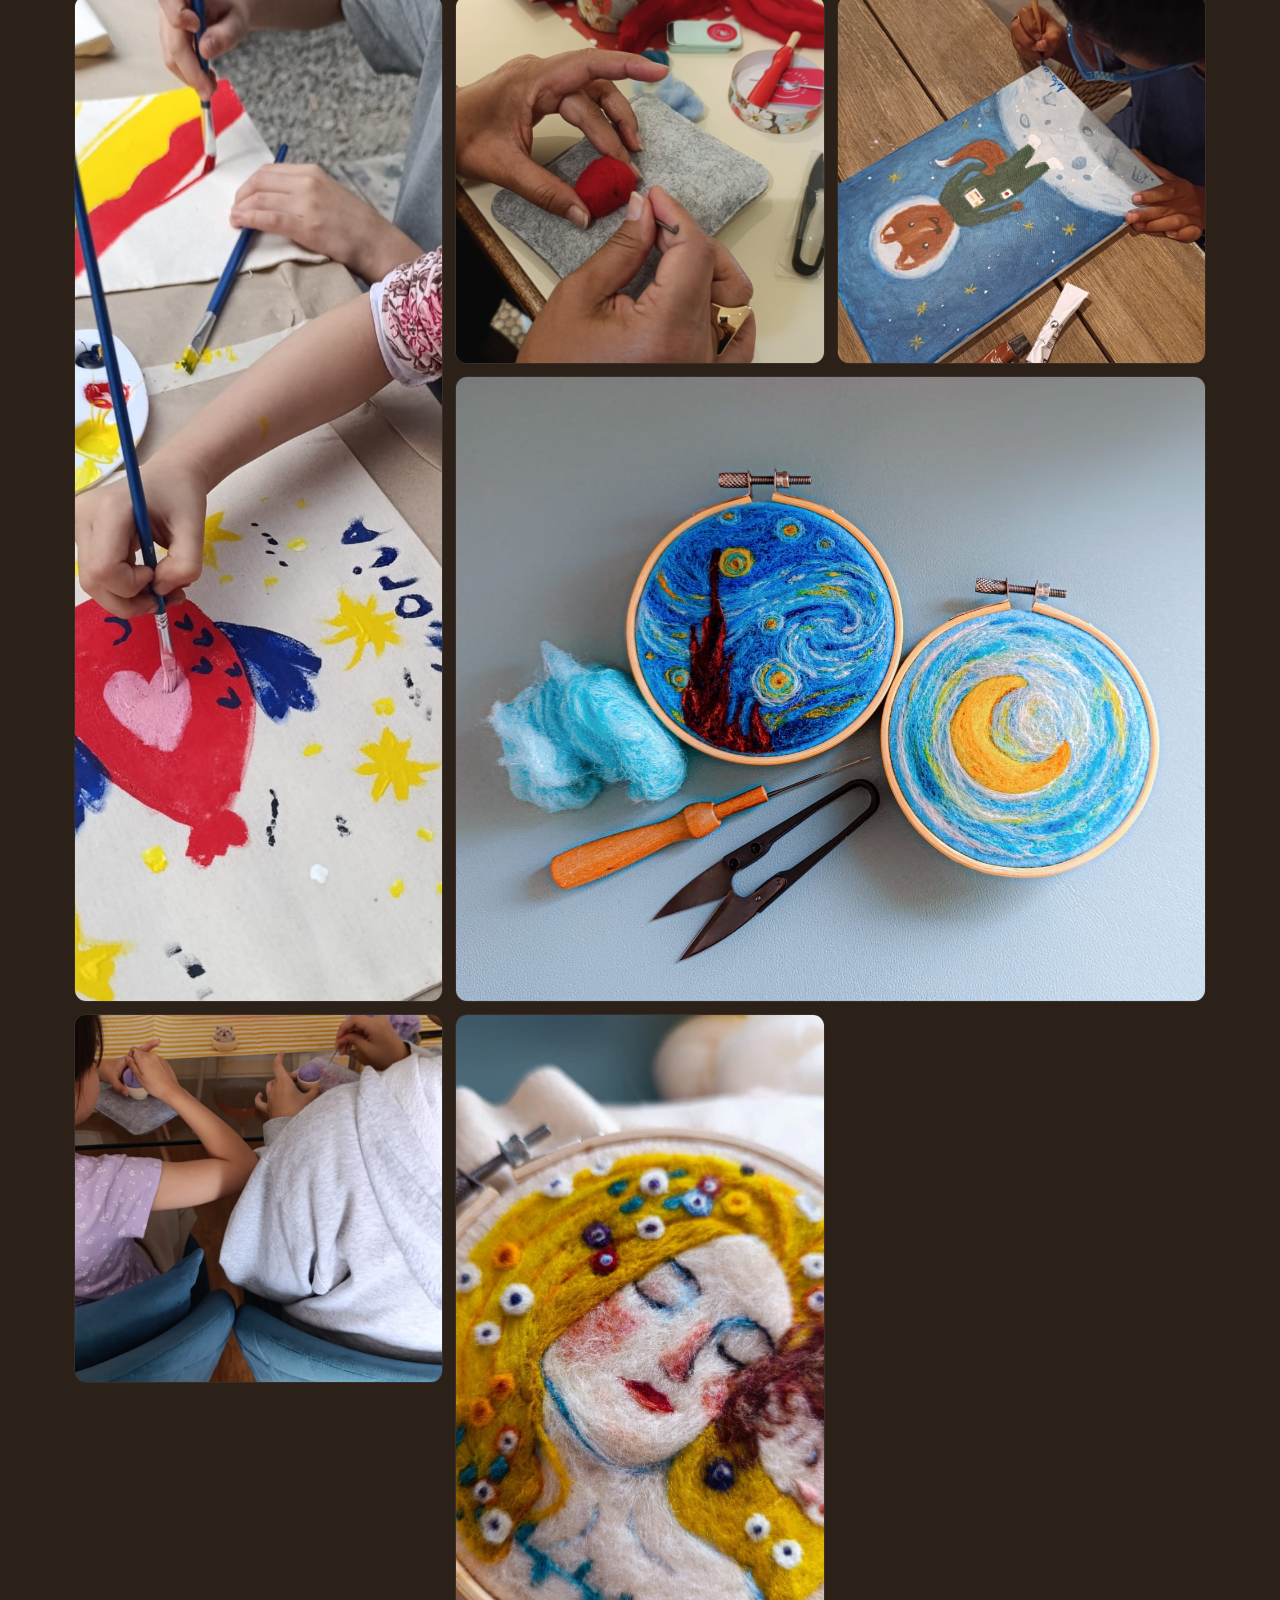
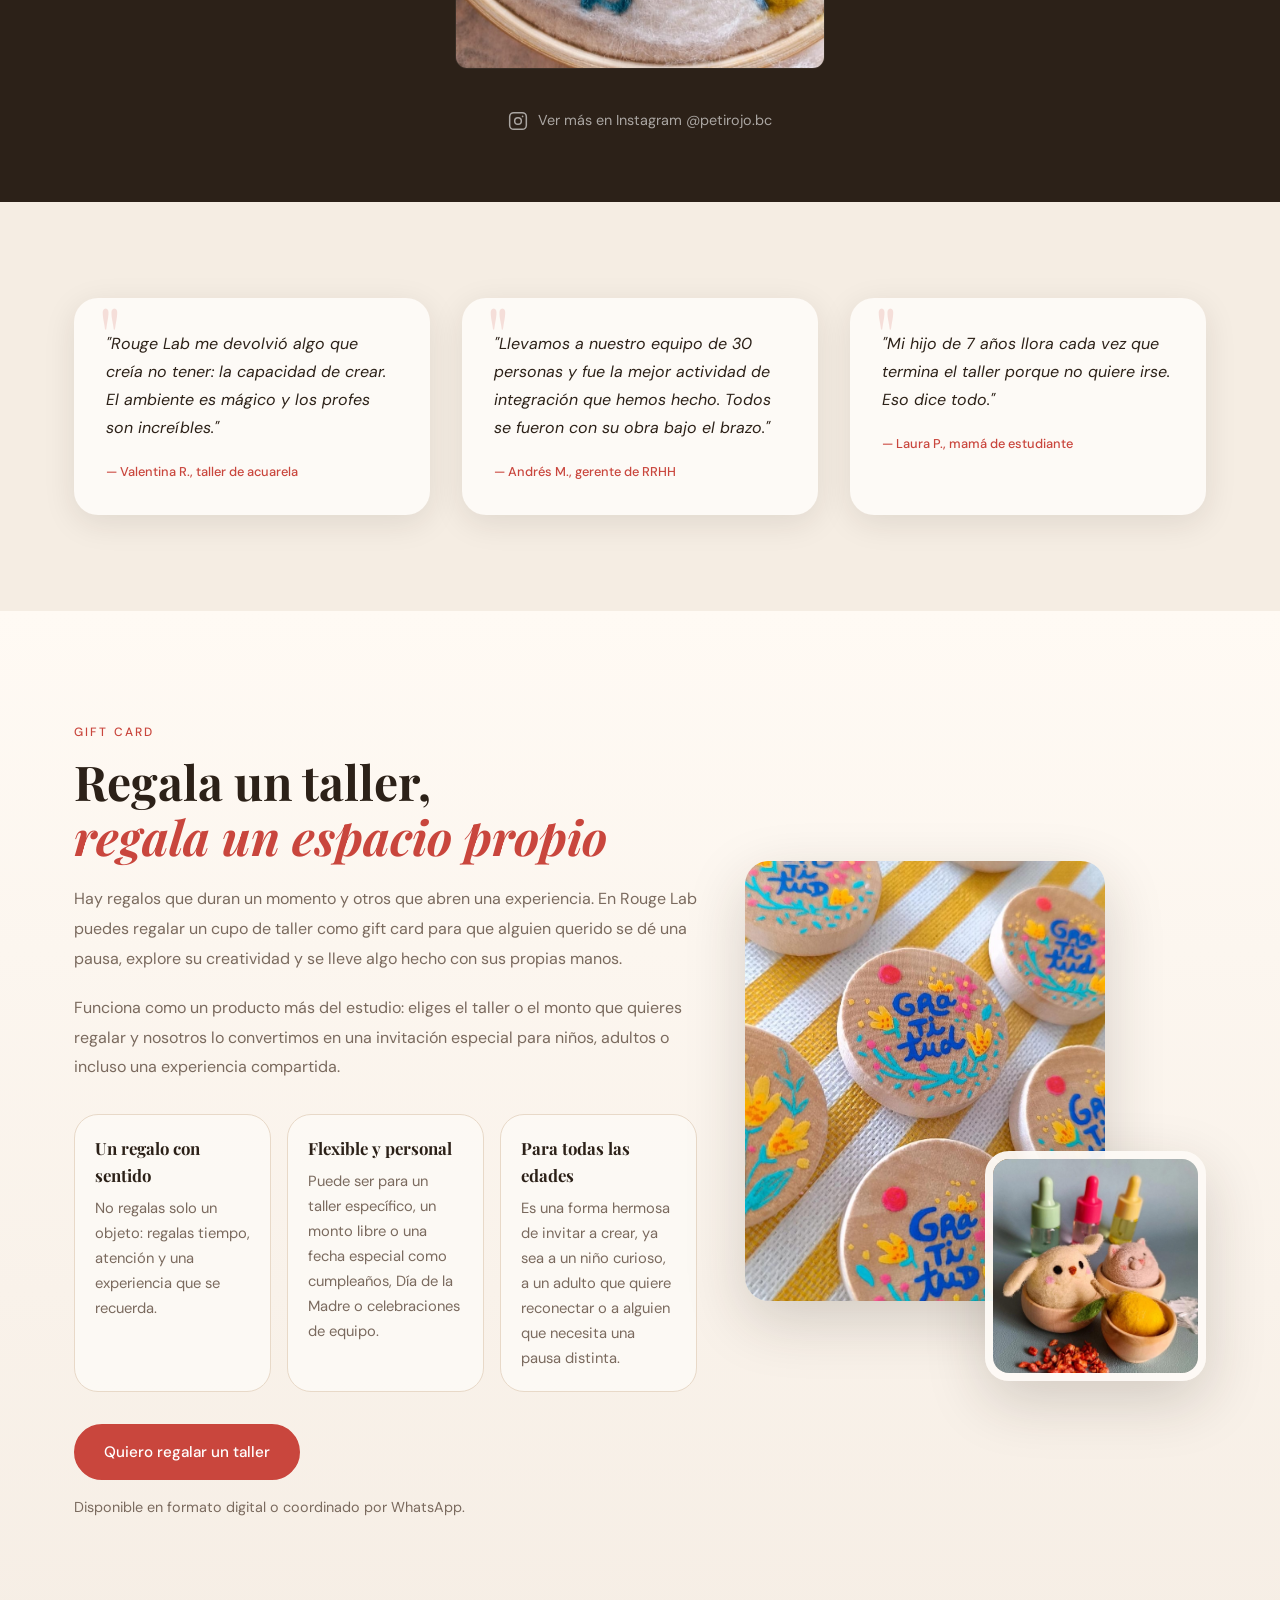
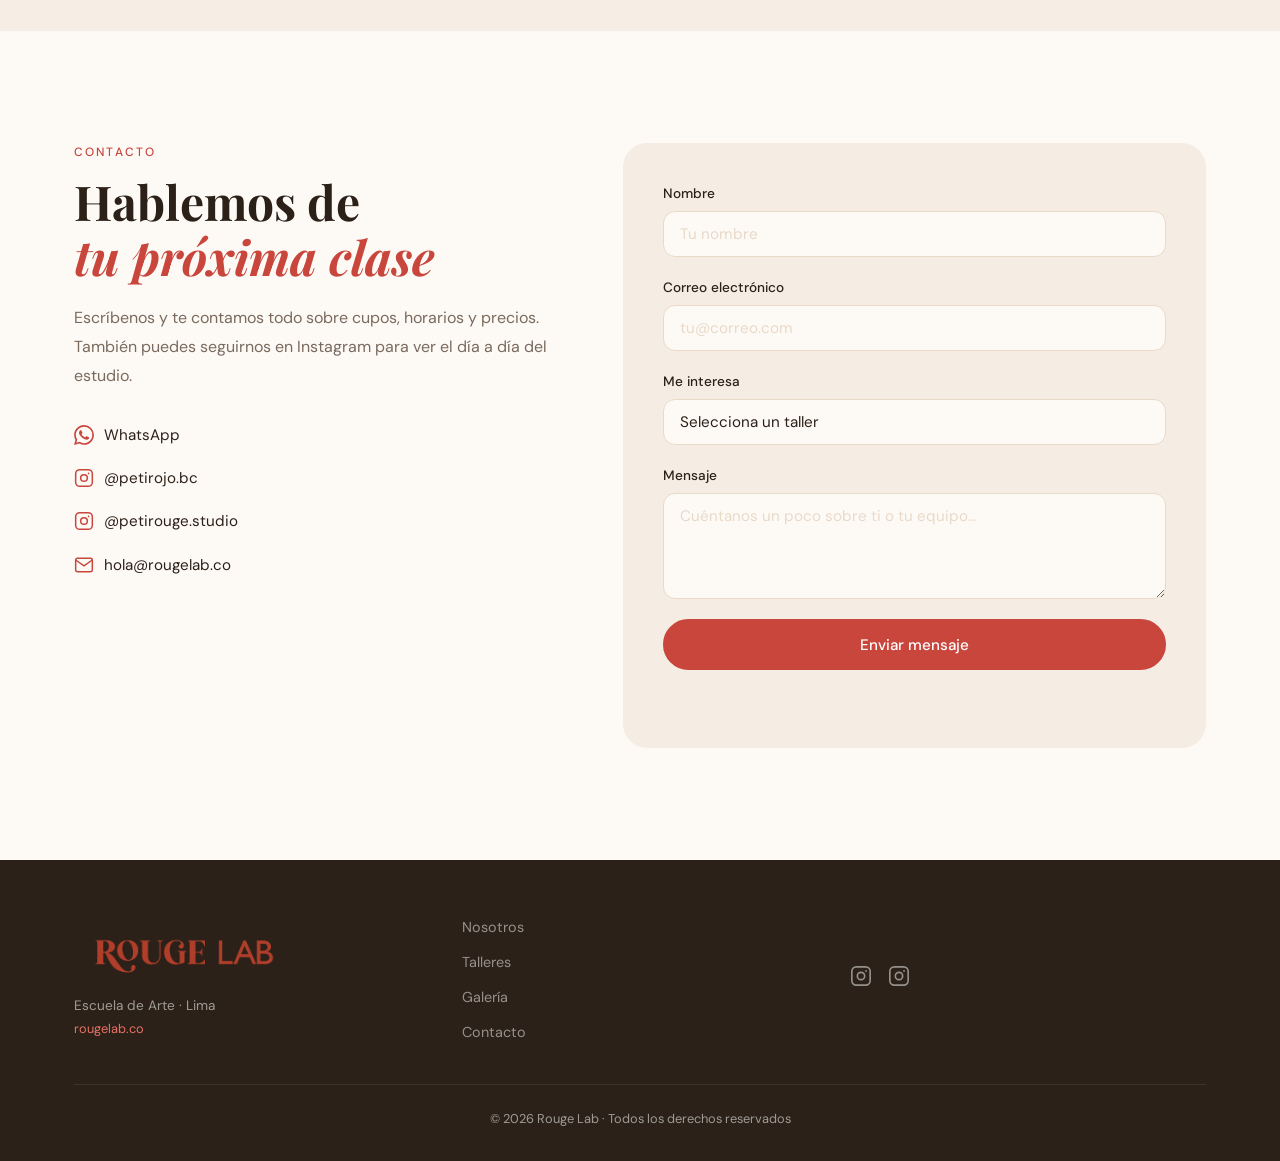
==== commit 2e2779c4: "Update workshop cards: add portrait workshop, dismiss button on modal, fix dates to coming soon" ====
--- a/alterna/index.html
+++ b/alterna/index.html
@@ -574,7 +574,8 @@
         <span class="promo__countdown-sep">:</span>
         <div class="promo__countdown-unit"><span class="promo__countdown-number" data-cd="s">00</span><span class="promo__countdown-label">seg</span></div>
       </div>
-      <a href="#contacto" class="promo__cta" onclick="document.getElementById('promoOverlay').classList.remove('active');sessionStorage.setItem('promo-dismissed','1');">Quiero inscribirme</a>
+      <a href="/taller/retrato/" class="promo__cta">Quiero inscribirme</a>
+      <button class="promo__dismiss">Tomaré el taller después</button>
       <p class="promo__footer">Súmate a la comunidad Rouge · Cupos limitados</p>
     </div>
   </div>
--- a/styles.css
+++ b/styles.css
@@ -1832,6 +1832,24 @@
   transform: scale(1.04);
 }
 
+.promo__dismiss {
+  display: block;
+  margin: .75rem auto 0;
+  background: none;
+  border: none;
+  color: var(--cream-mid);
+  font-family: var(--font-sans);
+  font-size: .78rem;
+  cursor: pointer;
+  text-decoration: underline;
+  text-underline-offset: 2px;
+  transition: color .2s;
+}
+
+.promo__dismiss:hover {
+  color: var(--cream);
+}
+
 .promo__footer {
   font-family: var(--font-sans);
   font-size: .78rem;
@@ -1943,6 +1961,840 @@
   color: var(--rouge);
   margin: .25rem 0 0;
 }
+
+/* ---------- LANDING PAGE (taller) ---------- */
+.lp-nav {
+  justify-content: center;
+}
+
+.lp-hero {
+  position: relative;
+  min-height: 85vh;
+  display: flex;
+  align-items: center;
+  justify-content: center;
+  text-align: center;
+  padding: 6rem 1.5rem 3rem;
+  background: var(--cream);
+  overflow: hidden;
+}
+
+.lp-hero__bg {
+  position: absolute;
+  inset: 0;
+  z-index: 0;
+}
+
+.lp-hero__content {
+  position: relative;
+  z-index: 1;
+  max-width: 600px;
+}
+
+.lp-hero__title {
+  font-family: var(--font-serif);
+  font-size: clamp(2rem, 6vw, 3.2rem);
+  color: var(--dark);
+  line-height: 1.15;
+  margin: 1rem 0 .75rem;
+}
+
+.lp-hero__title em {
+  color: var(--rouge);
+  font-style: italic;
+}
+
+.lp-hero__subtitle {
+  font-family: var(--font-sans);
+  font-size: 1.05rem;
+  color: var(--text-muted);
+  line-height: 1.5;
+  margin-bottom: 1.25rem;
+}
+
+.lp-hero__pricing {
+  margin: 1rem 0;
+}
+
+.lp-hero__cta {
+  display: inline-block;
+  background: var(--rouge);
+  color: #fff;
+  font-family: var(--font-sans);
+  font-weight: 500;
+  font-size: 1.1rem;
+  padding: 1rem 2.5rem;
+  border: none;
+  border-radius: 100px;
+  cursor: pointer;
+  text-decoration: none;
+  transition: background .3s ease, transform .2s ease;
+  margin-top: 1rem;
+}
+
+.lp-hero__cta:hover {
+  background: var(--rouge-dark);
+  transform: scale(1.04);
+}
+
+.lp-countdown {
+  margin: 1rem auto .5rem;
+}
+
+/* Sections */
+.lp-section {
+  padding: 4rem 1.5rem;
+}
+
+.lp-section:nth-child(odd) {
+  background: var(--white);
+}
+
+.lp-section:nth-child(even) {
+  background: var(--cream);
+}
+
+.lp-container {
+  max-width: 900px;
+  margin: 0 auto;
+}
+
+.lp-section__title {
+  font-family: var(--font-serif);
+  font-size: clamp(1.5rem, 4vw, 2rem);
+  color: var(--dark);
+  text-align: center;
+  margin-bottom: 2rem;
+}
+
+/* Cards grid */
+.lp-grid {
+  display: grid;
+  gap: 1.5rem;
+}
+
+.lp-grid--3 {
+  grid-template-columns: repeat(auto-fit, minmax(240px, 1fr));
+}
+
+.lp-grid--2 {
+  grid-template-columns: repeat(auto-fit, minmax(280px, 1fr));
+}
+
+.lp-card {
+  background: var(--cream);
+  border-radius: var(--radius);
+  padding: 1.75rem;
+  text-align: center;
+}
+
+.lp-section:nth-child(even) .lp-card {
+  background: var(--white);
+}
+
+.lp-card__icon {
+  font-size: 2rem;
+  display: block;
+  margin-bottom: .75rem;
+}
+
+.lp-card__title {
+  font-family: var(--font-serif);
+  font-size: 1.1rem;
+  color: var(--dark);
+  margin-bottom: .5rem;
+}
+
+.lp-card__text {
+  font-family: var(--font-sans);
+  font-size: .9rem;
+  color: var(--text-muted);
+  line-height: 1.5;
+}
+
+/* Details */
+.lp-detail {
+  display: flex;
+  align-items: flex-start;
+  gap: 1rem;
+  padding: 1rem;
+  background: var(--white);
+  border-radius: var(--radius);
+}
+
+.lp-section:nth-child(even) .lp-detail {
+  background: rgba(255,255,255,.6);
+}
+
+.lp-detail__icon {
+  font-size: 1.5rem;
+  flex-shrink: 0;
+  margin-top: .15rem;
+}
+
+.lp-detail strong {
+  font-family: var(--font-sans);
+  font-weight: 500;
+  color: var(--dark);
+  display: block;
+  margin-bottom: .2rem;
+}
+
+.lp-detail p {
+  font-family: var(--font-sans);
+  font-size: .9rem;
+  color: var(--text-muted);
+  line-height: 1.4;
+}
+
+/* Teacher */
+.lp-teacher__grid {
+  display: grid;
+  grid-template-columns: 1fr 1.5fr;
+  gap: 2.5rem;
+  align-items: center;
+}
+
+@media (max-width: 640px) {
+  .lp-teacher__grid {
+    grid-template-columns: 1fr;
+    text-align: center;
+  }
+}
+
+.lp-teacher__photo-wrap {
+  overflow: hidden;
+  border-radius: var(--radius-lg);
+}
+
+.lp-teacher__photo {
+  width: 100%;
+  height: auto;
+  display: block;
+  object-fit: cover;
+  aspect-ratio: 3 / 4;
+}
+
+.lp-teacher__name {
+  font-family: var(--font-serif);
+  font-size: 1.6rem;
+  color: var(--dark);
+  margin: .25rem 0;
+}
+
+.lp-teacher__role {
+  font-family: var(--font-sans);
+  font-size: .9rem;
+  color: var(--rouge);
+  margin-bottom: .75rem;
+}
+
+.lp-teacher__bio {
+  font-family: var(--font-sans);
+  font-size: .92rem;
+  color: var(--text-muted);
+  line-height: 1.6;
+  margin-bottom: 1rem;
+}
+
+.lp-teacher__ig {
+  display: inline-flex;
+  align-items: center;
+  gap: .4rem;
+  font-family: var(--font-sans);
+  font-size: .85rem;
+  color: var(--rouge);
+  text-decoration: none;
+}
+
+.lp-teacher__ig:hover {
+  text-decoration: underline;
+}
+
+/* CTA Section */
+.lp-cta-section {
+  background: var(--dark) !important;
+  text-align: center;
+  padding: 4rem 1.5rem;
+}
+
+.lp-cta-box {
+  max-width: 500px;
+}
+
+.lp-cta-box__title {
+  font-family: var(--font-serif);
+  font-size: clamp(1.5rem, 4vw, 2rem);
+  color: var(--white);
+  margin-bottom: 1rem;
+}
+
+.lp-cta-section .promo__countdown-number {
+  background: rgba(255,255,255,.1);
+}
+
+.lp-cta-section .promo__countdown-sep,
+.lp-cta-section .promo__countdown-number {
+  color: var(--rouge-light);
+}
+
+.lp-cta-section .promo__countdown-label {
+  color: rgba(255,255,255,.5);
+}
+
+.lp-cta-section .promo__price-old {
+  color: rgba(255,255,255,.5);
+}
+
+.lp-cta-section .promo__discount-tag {
+  background: var(--rouge);
+}
+
+.lp-cta-final {
+  font-size: 1.15rem;
+  padding: 1.1rem 3rem;
+}
+
+.lp-cta-box__note {
+  font-family: var(--font-sans);
+  font-size: .8rem;
+  color: rgba(255,255,255,.45);
+  margin-top: .75rem;
+}
+
+/* Footer mini */
+.lp-footer {
+  text-align: center;
+  padding: 1.5rem;
+  font-family: var(--font-sans);
+  font-size: .8rem;
+  color: var(--text-muted);
+  background: var(--cream);
+}
+
+.lp-footer a {
+  color: var(--rouge);
+  text-decoration: none;
+}
+
+.lp-footer a:hover {
+  text-decoration: underline;
+}
+
+/* ---------- LP: LANGUAGE SWITCH ---------- */
+.lp-lang-switch {
+  font-family: var(--font-sans);
+  font-size: .8rem;
+  font-weight: 500;
+  letter-spacing: .1em;
+  color: var(--text-muted);
+  text-decoration: none;
+  border: 1px solid var(--cream-mid);
+  padding: .3rem .7rem;
+  border-radius: 100px;
+  transition: all .2s;
+}
+
+.lp-lang-switch:hover {
+  color: var(--rouge);
+  border-color: var(--rouge);
+}
+
+/* ---------- LP: HERO enhancements ---------- */
+.lp-hero__sub-promise {
+  font-family: var(--font-sans);
+  font-size: 1.1rem;
+  color: var(--text);
+  line-height: 1.6;
+  max-width: 500px;
+  margin: 0 auto 1.25rem;
+}
+
+.lp-hero__meta {
+  display: flex;
+  flex-wrap: wrap;
+  justify-content: center;
+  gap: .75rem 1.25rem;
+  font-family: var(--font-sans);
+  font-size: .88rem;
+  color: var(--text-muted);
+  margin-bottom: 1rem;
+}
+
+.lp-hero__microcopy {
+  font-family: var(--font-sans);
+  font-size: .78rem;
+  color: var(--text-muted);
+  margin-top: .75rem;
+  letter-spacing: .01em;
+}
+
+/* CTA pulse animation */
+.lp-pulse {
+  animation: lpPulse 2.5s ease-in-out infinite;
+}
+
+@keyframes lpPulse {
+  0%, 100% { box-shadow: 0 0 0 0 rgba(201, 70, 61, .4); }
+  50% { box-shadow: 0 0 0 12px rgba(201, 70, 61, 0); }
+}
+
+/* ---------- LP: SOCIAL PROOF BAR ---------- */
+.lp-proof-bar {
+  background: var(--dark);
+  color: rgba(255,255,255,.85);
+  padding: .75rem 1.5rem;
+  font-family: var(--font-sans);
+  font-size: .82rem;
+}
+
+.lp-proof-bar__inner {
+  display: flex;
+  justify-content: center;
+  flex-wrap: wrap;
+  gap: .5rem 2rem;
+}
+
+/* ---------- LP: FOR YOU IF (Checklist) ---------- */
+.lp-check-item {
+  display: flex;
+  align-items: flex-start;
+  gap: .75rem;
+  padding: 1.25rem;
+  background: var(--white);
+  border-radius: var(--radius);
+  border-left: 3px solid var(--rouge);
+}
+
+.lp-section:nth-child(even) .lp-check-item {
+  background: rgba(255,255,255,.6);
+}
+
+.lp-check {
+  font-size: 1.2rem;
+  font-weight: 700;
+  color: var(--rouge);
+  flex-shrink: 0;
+  line-height: 1.4;
+}
+
+.lp-check-item p {
+  font-family: var(--font-sans);
+  font-size: .95rem;
+  color: var(--text);
+  line-height: 1.5;
+}
+
+/* ---------- LP: TEACHER enhancements ---------- */
+.lp-teacher__heading {
+  text-align: left;
+}
+
+.lp-teacher__stats {
+  display: flex;
+  gap: 1.5rem;
+  margin: 1rem 0;
+}
+
+.lp-teacher__stat {
+  text-align: center;
+}
+
+.lp-teacher__stat strong {
+  font-family: var(--font-serif);
+  font-size: 1.3rem;
+  color: var(--rouge);
+  display: block;
+}
+
+.lp-teacher__stat span {
+  font-family: var(--font-sans);
+  font-size: .75rem;
+  color: var(--text-muted);
+}
+
+@media (max-width: 640px) {
+  .lp-teacher__heading {
+    text-align: center;
+  }
+  .lp-teacher__stats {
+    justify-content: center;
+  }
+}
+
+/* ---------- LP: TESTIMONIALS ---------- */
+.lp-testimonial {
+  background: var(--white);
+  border-radius: var(--radius);
+  padding: 1.75rem;
+  display: flex;
+  flex-direction: column;
+  gap: .75rem;
+}
+
+.lp-section:nth-child(even) .lp-testimonial {
+  background: rgba(255,255,255,.6);
+}
+
+.lp-testimonial__stars {
+  font-size: .9rem;
+  letter-spacing: 2px;
+}
+
+.lp-testimonial__text {
+  font-family: var(--font-serif);
+  font-style: italic;
+  font-size: .95rem;
+  color: var(--text);
+  line-height: 1.6;
+  flex: 1;
+}
+
+.lp-testimonial__author {
+  font-family: var(--font-sans);
+  font-size: .8rem;
+  color: var(--text-muted);
+}
+
+/* ---------- LP: FAQ ---------- */
+.lp-faq__list {
+  max-width: 680px;
+  margin: 0 auto;
+}
+
+.lp-faq__item {
+  border-bottom: 1px solid var(--cream-mid);
+  padding: 0;
+}
+
+.lp-faq__item summary {
+  font-family: var(--font-sans);
+  font-weight: 500;
+  font-size: 1rem;
+  color: var(--dark);
+  cursor: pointer;
+  padding: 1.1rem 0;
+  list-style: none;
+  display: flex;
+  align-items: center;
+  justify-content: space-between;
+}
+
+.lp-faq__item summary::after {
+  content: '+';
+  font-size: 1.3rem;
+  color: var(--rouge);
+  font-weight: 300;
+  flex-shrink: 0;
+  transition: transform .2s;
+}
+
+.lp-faq__item[open] summary::after {
+  content: '−';
+}
+
+.lp-faq__item summary::-webkit-details-marker {
+  display: none;
+}
+
+.lp-faq__item p {
+  font-family: var(--font-sans);
+  font-size: .9rem;
+  color: var(--text-muted);
+  line-height: 1.6;
+  padding: 0 0 1.1rem;
+}
+
+/* ---------- LP: FORM ---------- */
+.lp-form {
+  display: flex;
+  flex-direction: column;
+  gap: .75rem;
+  max-width: 380px;
+  margin: 1.25rem auto 0;
+}
+
+.lp-form__input {
+  font-family: var(--font-sans);
+  font-size: .95rem;
+  padding: .85rem 1rem;
+  border: 1.5px solid rgba(255,255,255,.15);
+  border-radius: var(--radius);
+  background: rgba(255,255,255,.08);
+  color: var(--white);
+  outline: none;
+  transition: border-color .2s;
+}
+
+.lp-form__input::placeholder {
+  color: rgba(255,255,255,.4);
+}
+
+.lp-form__input:focus {
+  border-color: var(--rouge-light);
+}
+
+.lp-form__row {
+  display: flex;
+  gap: .75rem;
+}
+
+.lp-form__select {
+  appearance: none;
+  background-image: url("data:image/svg+xml,%3Csvg xmlns='http://www.w3.org/2000/svg' width='12' height='7' fill='none'%3E%3Cpath d='M1 1l5 5 5-5' stroke='rgba(255,255,255,.4)' stroke-width='1.5' stroke-linecap='round'/%3E%3C/svg%3E");
+  background-repeat: no-repeat;
+  background-position: right 1rem center;
+  padding-right: 2.5rem;
+  cursor: pointer;
+}
+
+.lp-form__short {
+  max-width: 100px;
+  flex-shrink: 0;
+}
+
+/* hide number spinners */
+.lp-form__short::-webkit-inner-spin-button,
+.lp-form__short::-webkit-outer-spin-button {
+  -webkit-appearance: none;
+  margin: 0;
+}
+.lp-form__short { -moz-appearance: textfield; }
+
+.lp-form__date {
+  flex: 1;
+  color-scheme: dark;
+}
+
+.lp-voucher-btn {
+  margin-top: 1rem;
+  background: #25D366;
+  font-size: 1rem;
+  padding: .85rem 2rem;
+}
+
+.lp-voucher-btn:hover {
+  background: #1ebe57;
+}
+
+/* Payment / Yape QR */
+.lp-payment {
+  background: rgba(255,255,255,.06);
+  border: 1px solid rgba(255,255,255,.12);
+  border-radius: 12px;
+  padding: 1.5rem;
+  text-align: center;
+  margin-bottom: 1.5rem;
+}
+
+.lp-payment__title {
+  font-family: 'Playfair Display', serif;
+  font-size: 1.15rem;
+  color: var(--cream);
+  margin: 0 0 .5rem;
+}
+
+.lp-payment__desc {
+  font-size: .9rem;
+  color: rgba(255,255,255,.7);
+  margin: 0 0 1rem;
+  line-height: 1.5;
+}
+
+.lp-payment__qr {
+  max-width: 200px;
+  border-radius: 10px;
+  background: #fff;
+  padding: 8px;
+}
+
+.lp-form__success {
+  text-align: center;
+  padding: 2rem 1rem;
+}
+
+.lp-form__success-icon {
+  font-size: 2.5rem;
+  display: block;
+  margin-bottom: .75rem;
+}
+
+.lp-form__success h3 {
+  font-family: var(--font-serif);
+  font-size: 1.3rem;
+  color: var(--white);
+  margin-bottom: .5rem;
+}
+
+.lp-form__success p {
+  font-family: var(--font-sans);
+  font-size: .9rem;
+  color: rgba(255,255,255,.7);
+}
+
+/* CTA box enhancements */
+.lp-cta-box__sub {
+  font-family: var(--font-sans);
+  font-size: 1rem;
+  color: rgba(255,255,255,.7);
+  margin-bottom: 1rem;
+}
+
+.lp-cta-box__trust {
+  display: flex;
+  justify-content: center;
+  flex-wrap: wrap;
+  gap: .5rem 1.5rem;
+  margin-top: 1rem;
+  font-family: var(--font-sans);
+  font-size: .75rem;
+  color: rgba(255,255,255,.45);
+}
+
+.lp-cta-box__alt {
+  font-family: var(--font-sans);
+  font-size: .82rem;
+  color: rgba(255,255,255,.45);
+  margin-top: 1rem;
+}
+
+.lp-wa-link {
+  color: rgba(255,255,255,.7);
+  text-decoration: underline;
+  text-underline-offset: 2px;
+}
+
+.lp-wa-link:hover {
+  color: var(--white);
+}
+
+/* ---------- LP: GUARANTEE ---------- */
+.lp-guarantee {
+  background: var(--cream) !important;
+}
+
+.lp-guarantee__box {
+  display: flex;
+  align-items: flex-start;
+  gap: 1.25rem;
+  background: var(--white);
+  border-radius: var(--radius-lg);
+  padding: 2rem;
+  border: 2px solid var(--cream-mid);
+  max-width: 680px;
+}
+
+.lp-guarantee__icon {
+  font-size: 2.5rem;
+  flex-shrink: 0;
+}
+
+.lp-guarantee__title {
+  font-family: var(--font-serif);
+  font-size: 1.15rem;
+  color: var(--dark);
+  margin-bottom: .5rem;
+}
+
+.lp-guarantee__text {
+  font-family: var(--font-sans);
+  font-size: .9rem;
+  color: var(--text-muted);
+  line-height: 1.6;
+}
+
+@media (max-width: 480px) {
+  .lp-guarantee__box {
+    flex-direction: column;
+    text-align: center;
+    align-items: center;
+  }
+}
+
+/* ---------- LP: STICKY BAR (mobile) ---------- */
+.lp-sticky-bar {
+  position: fixed;
+  bottom: 0;
+  left: 0;
+  right: 0;
+  background: var(--white);
+  border-top: 1px solid var(--cream-mid);
+  padding: .65rem 1rem;
+  z-index: 900;
+  transform: translateY(100%);
+  transition: transform .3s ease;
+  box-shadow: 0 -4px 20px rgba(0,0,0,.08);
+}
+
+.lp-sticky-bar.visible {
+  transform: translateY(0);
+}
+
+.lp-sticky-bar__inner {
+  max-width: 500px;
+  margin: 0 auto;
+  display: flex;
+  align-items: center;
+  justify-content: space-between;
+  gap: 1rem;
+}
+
+.lp-sticky-bar__price {
+  display: flex;
+  align-items: center;
+  gap: .5rem;
+  font-family: var(--font-sans);
+}
+
+.lp-sticky-bar__price .promo__price-old {
+  font-size: .85rem;
+}
+
+.lp-sticky-bar__price .promo__price-new {
+  font-size: 1.15rem;
+}
+
+.lp-sticky-bar__btn {
+  background: var(--rouge);
+  color: #fff;
+  font-family: var(--font-sans);
+  font-weight: 500;
+  font-size: .9rem;
+  padding: .65rem 1.5rem;
+  border-radius: 100px;
+  text-decoration: none;
+  white-space: nowrap;
+  transition: background .2s;
+}
+
+.lp-sticky-bar__btn:hover {
+  background: var(--rouge-dark);
+}
+
+@media (min-width: 769px) {
+  .lp-sticky-bar {
+    display: none;
+  }
+}
+
+/* ---------- LP: SCROLL REVEAL ---------- */
+.lp-reveal {
+  opacity: 0;
+  transform: translateY(24px);
+  transition: opacity .5s ease, transform .5s ease;
+}
+
+.lp-revealed {
+  opacity: 1;
+  transform: translateY(0);
+}
+
+/* stagger delays */
+.lp-grid .lp-reveal:nth-child(2) { transition-delay: .1s; }
+.lp-grid .lp-reveal:nth-child(3) { transition-delay: .2s; }
+.lp-grid .lp-reveal:nth-child(4) { transition-delay: .15s; }
+.lp-grid .lp-reveal:nth-child(5) { transition-delay: .2s; }
+.lp-grid .lp-reveal:nth-child(6) { transition-delay: .25s; }
 
 .promo__close {
   position: absolute;
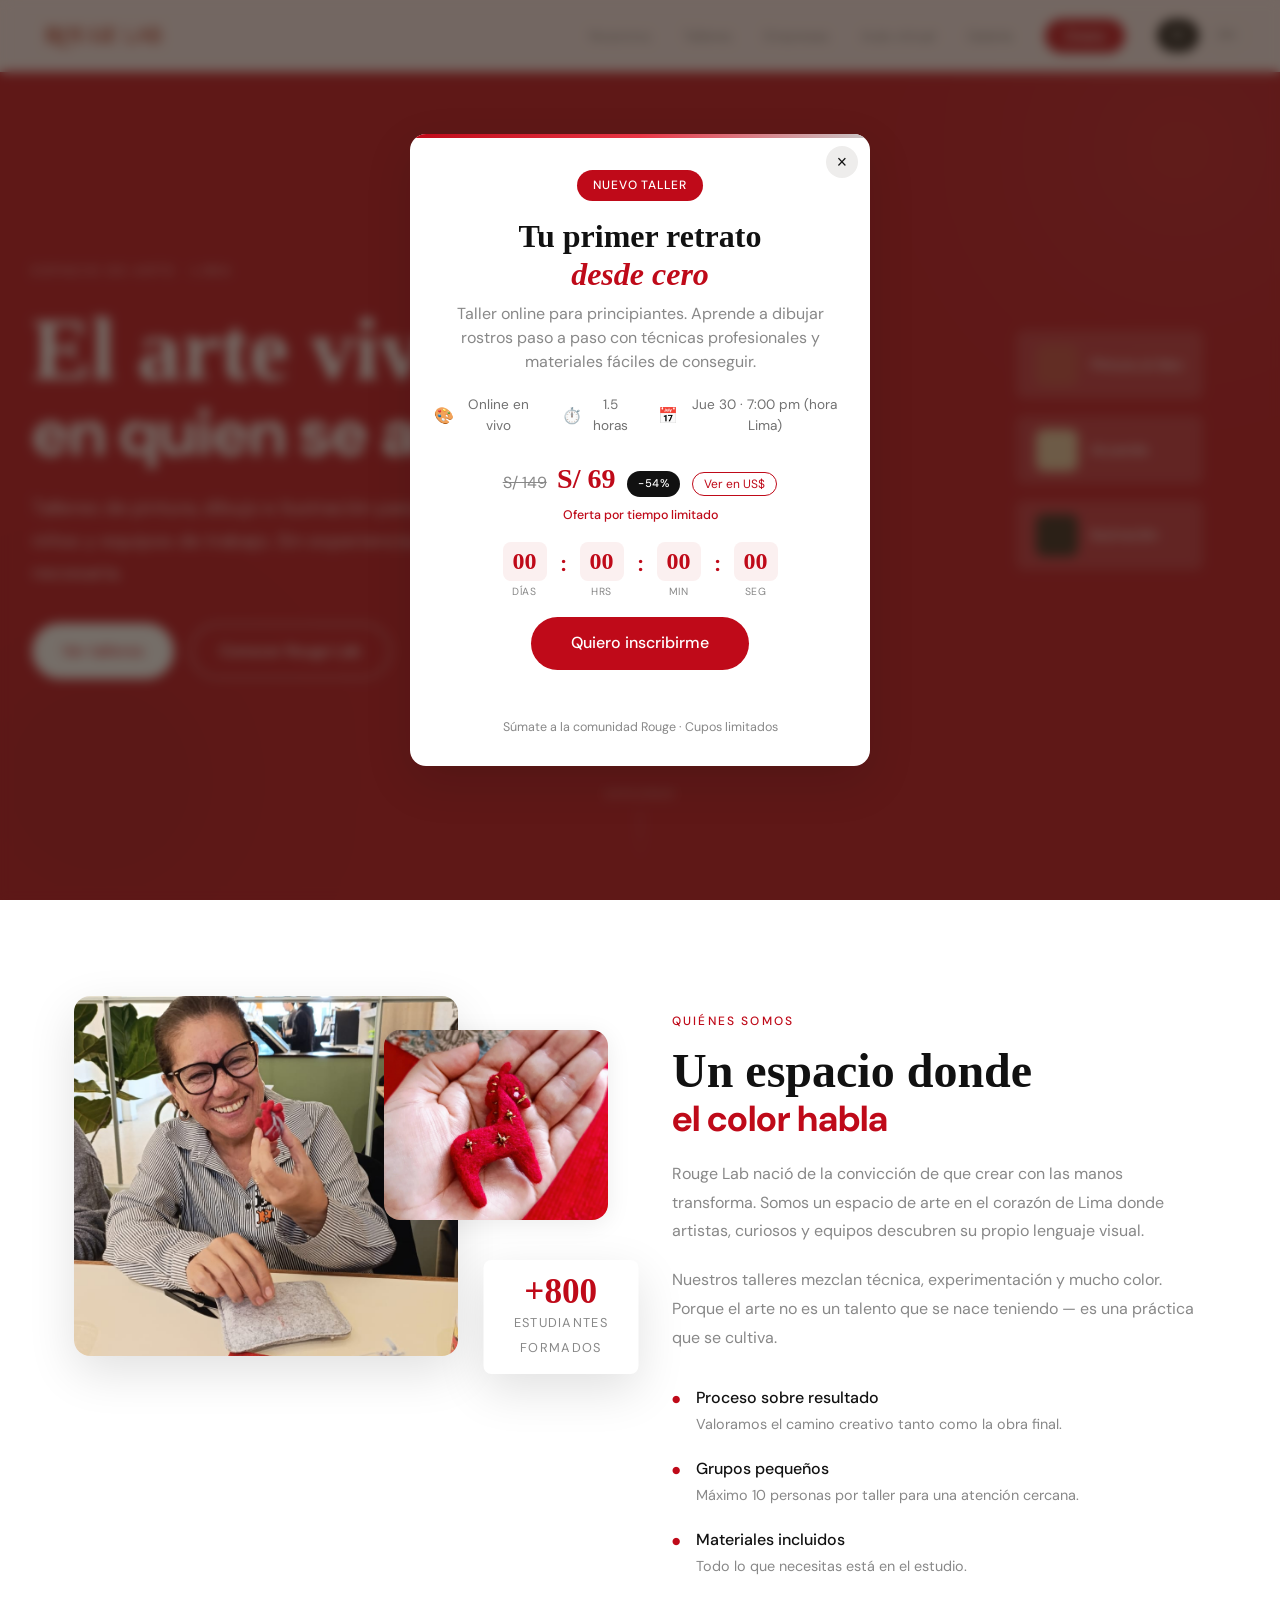
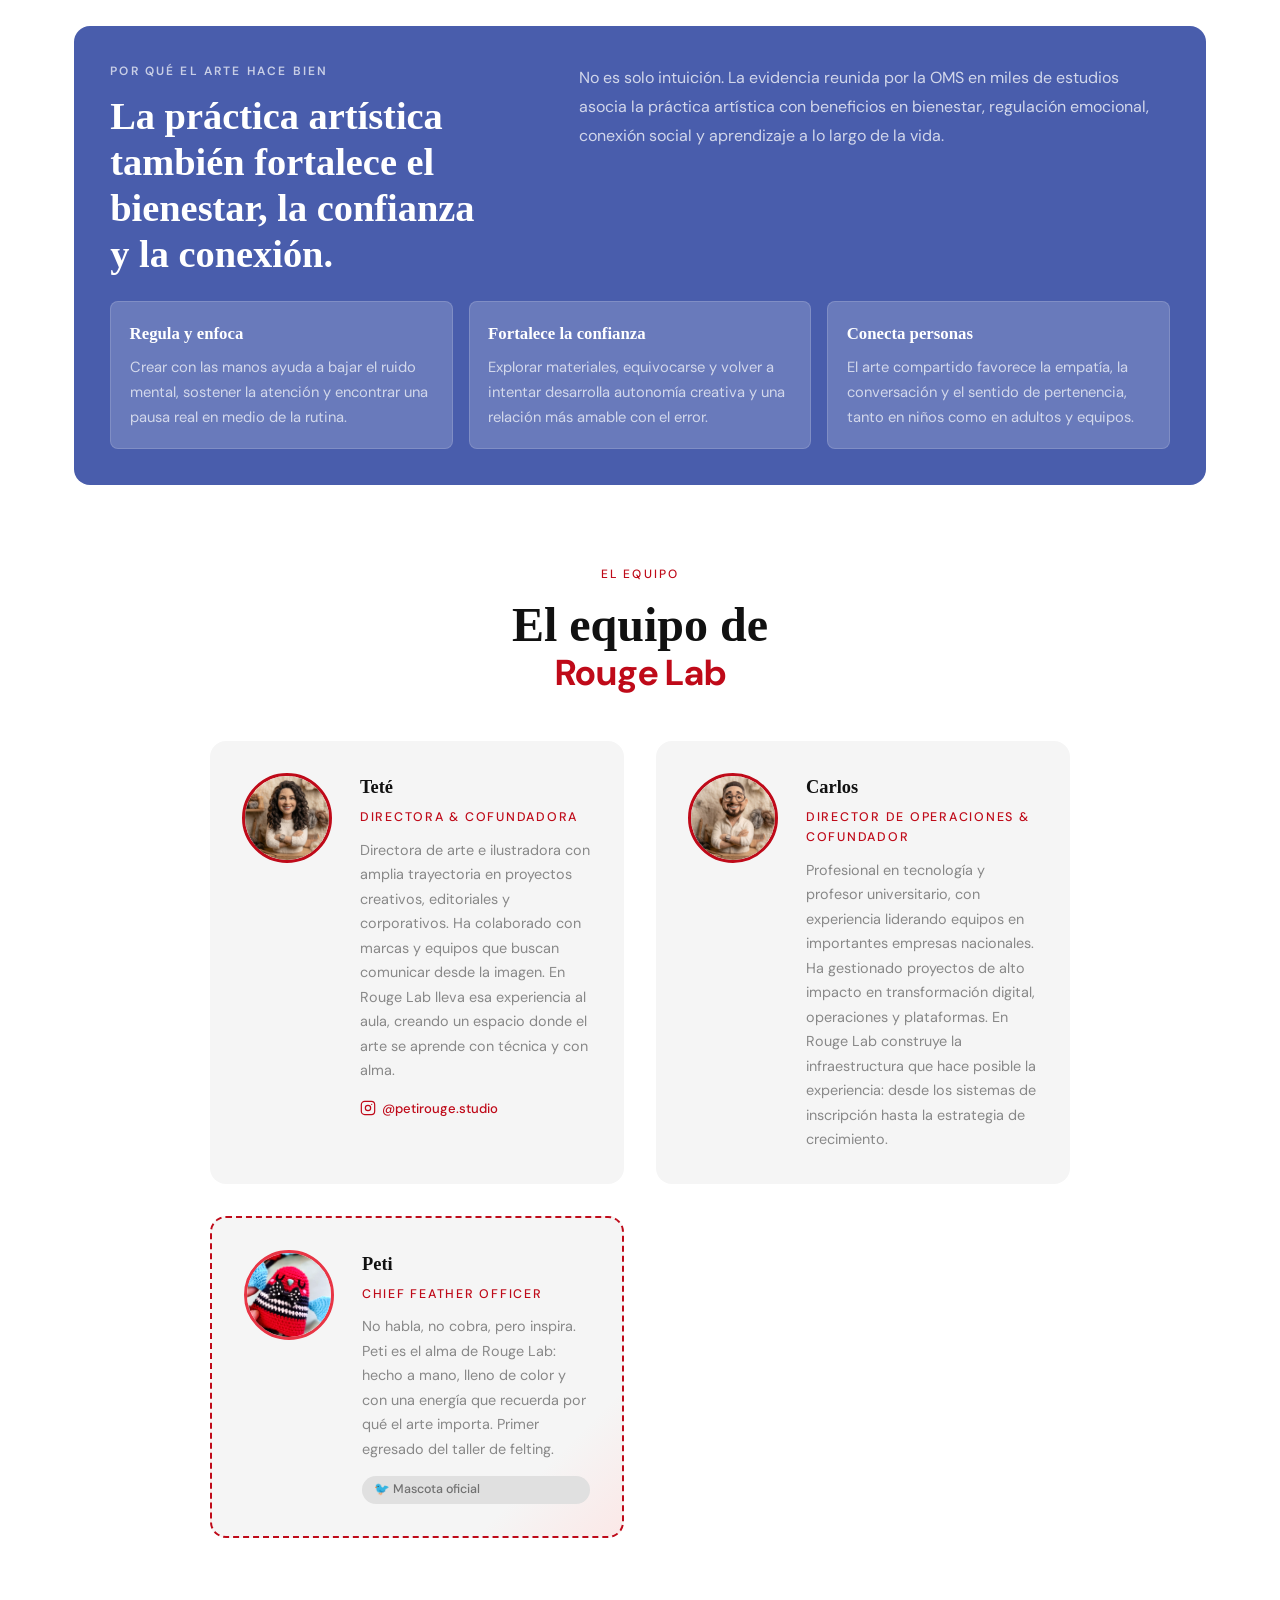
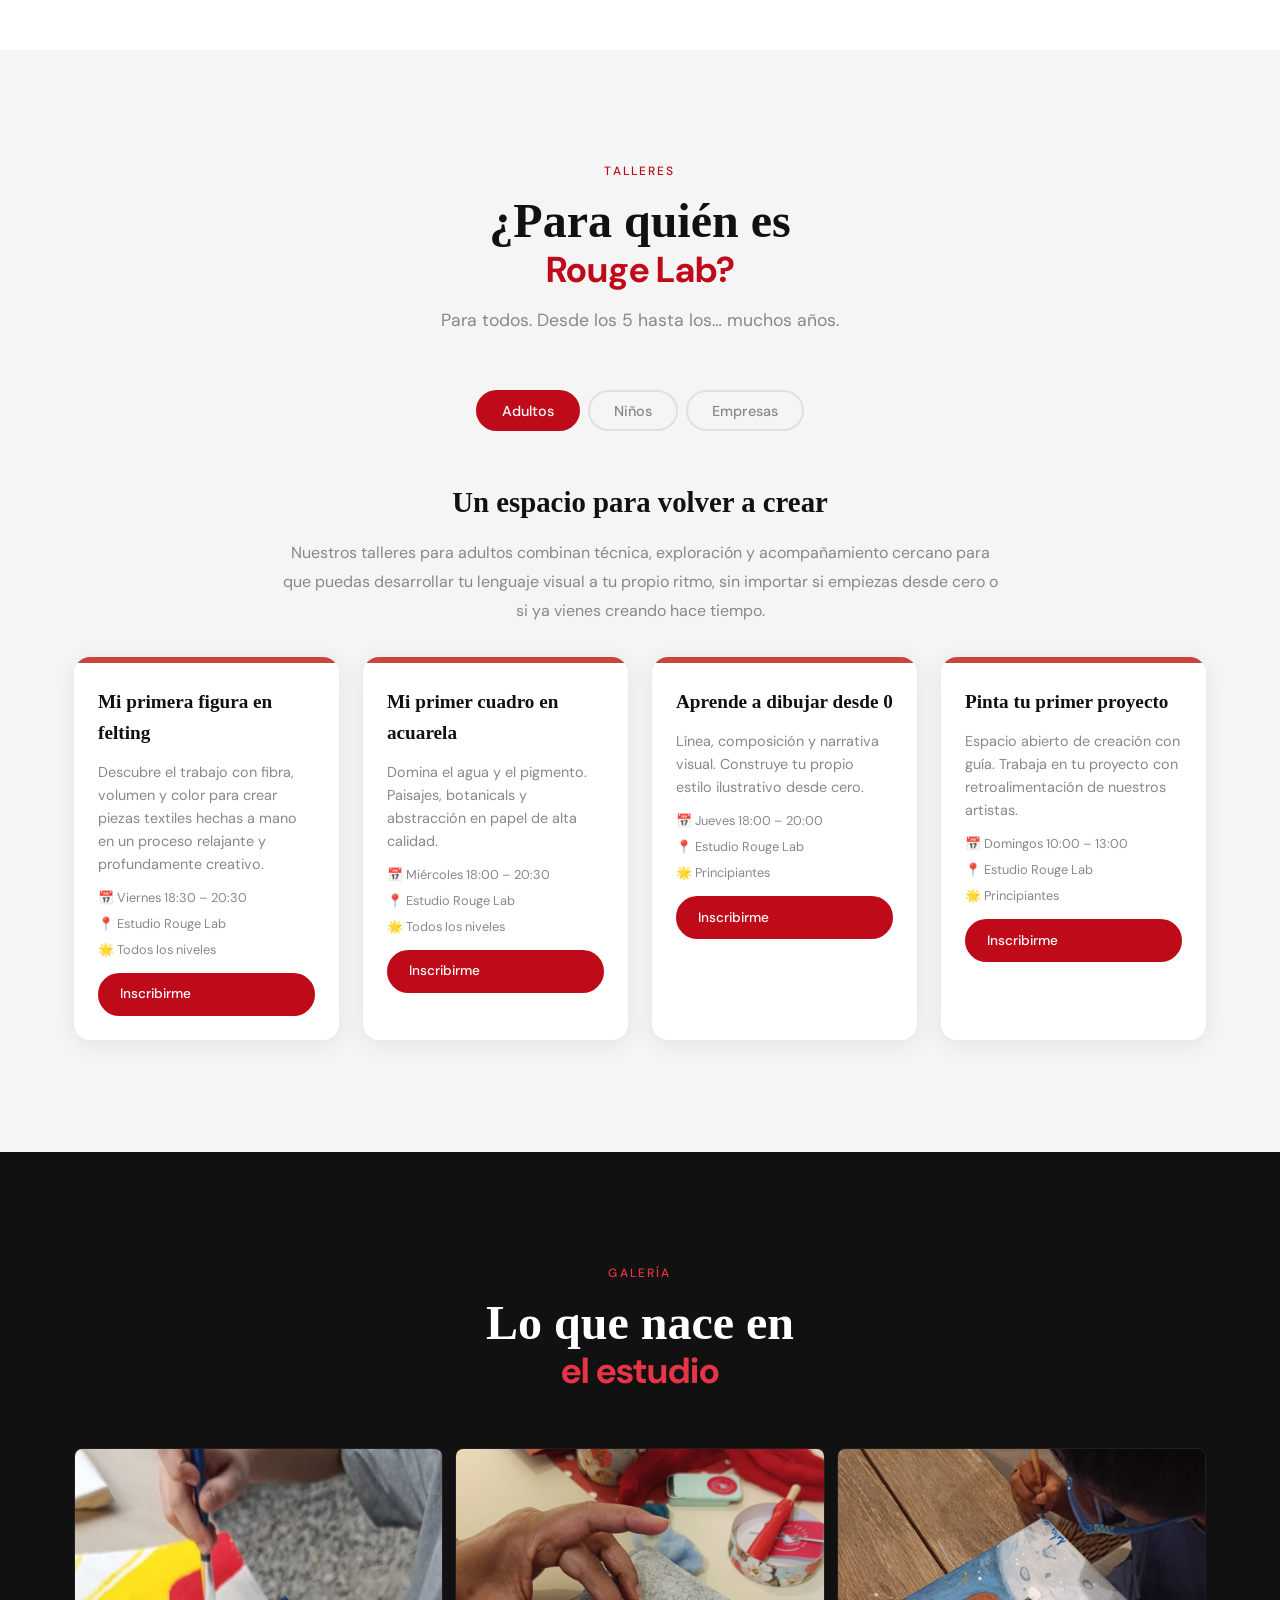
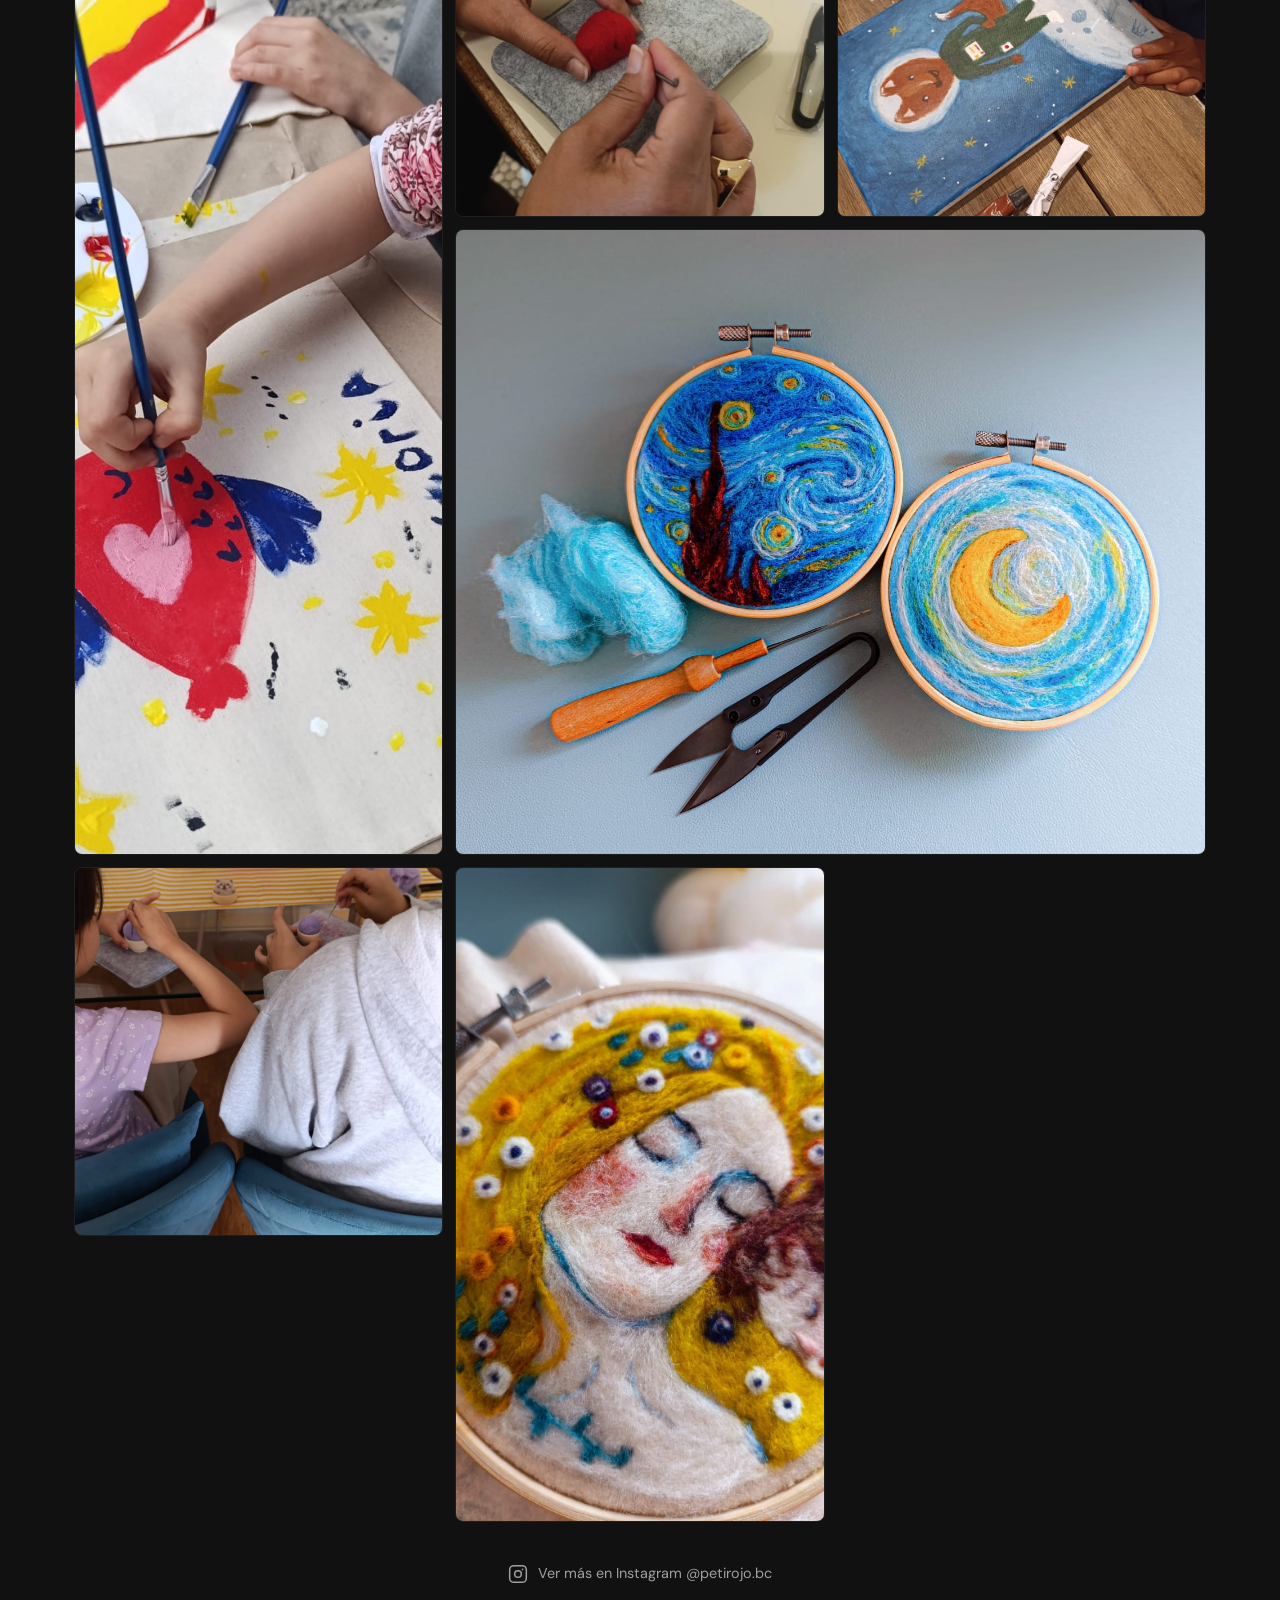
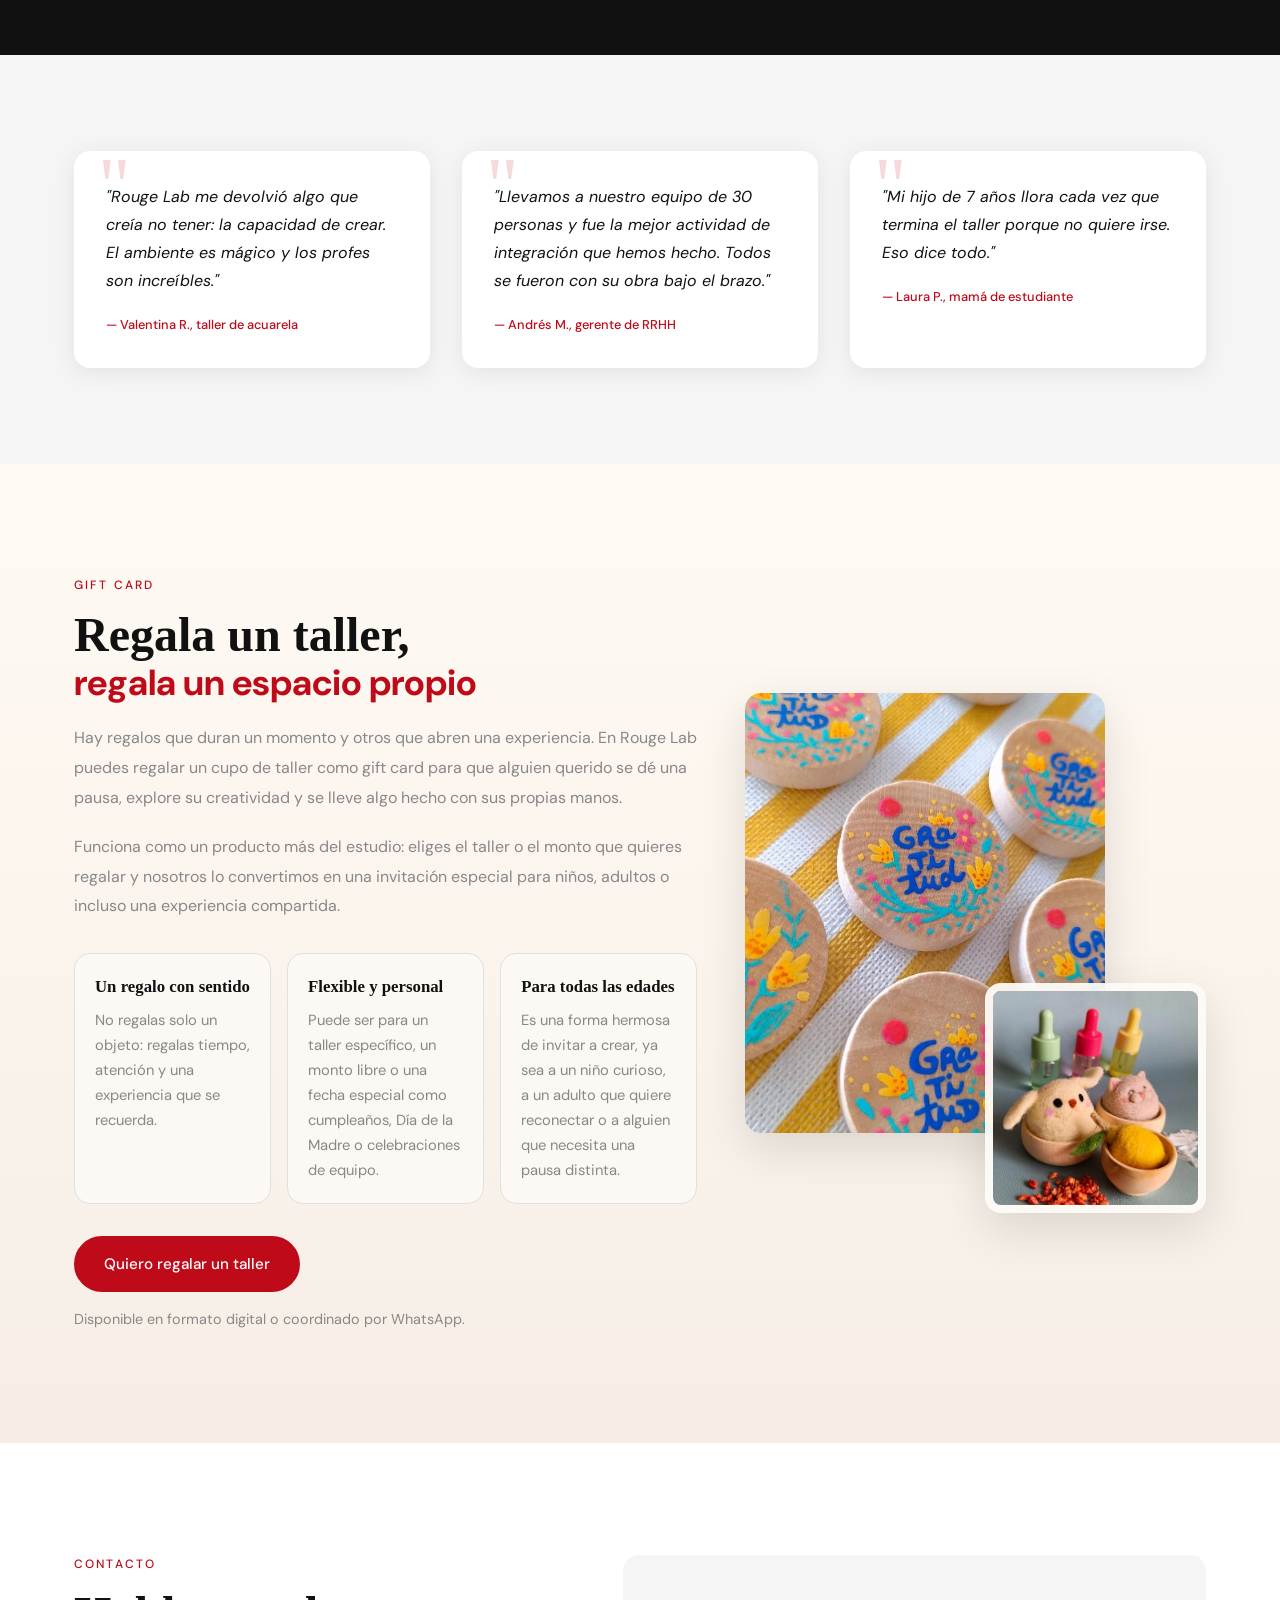
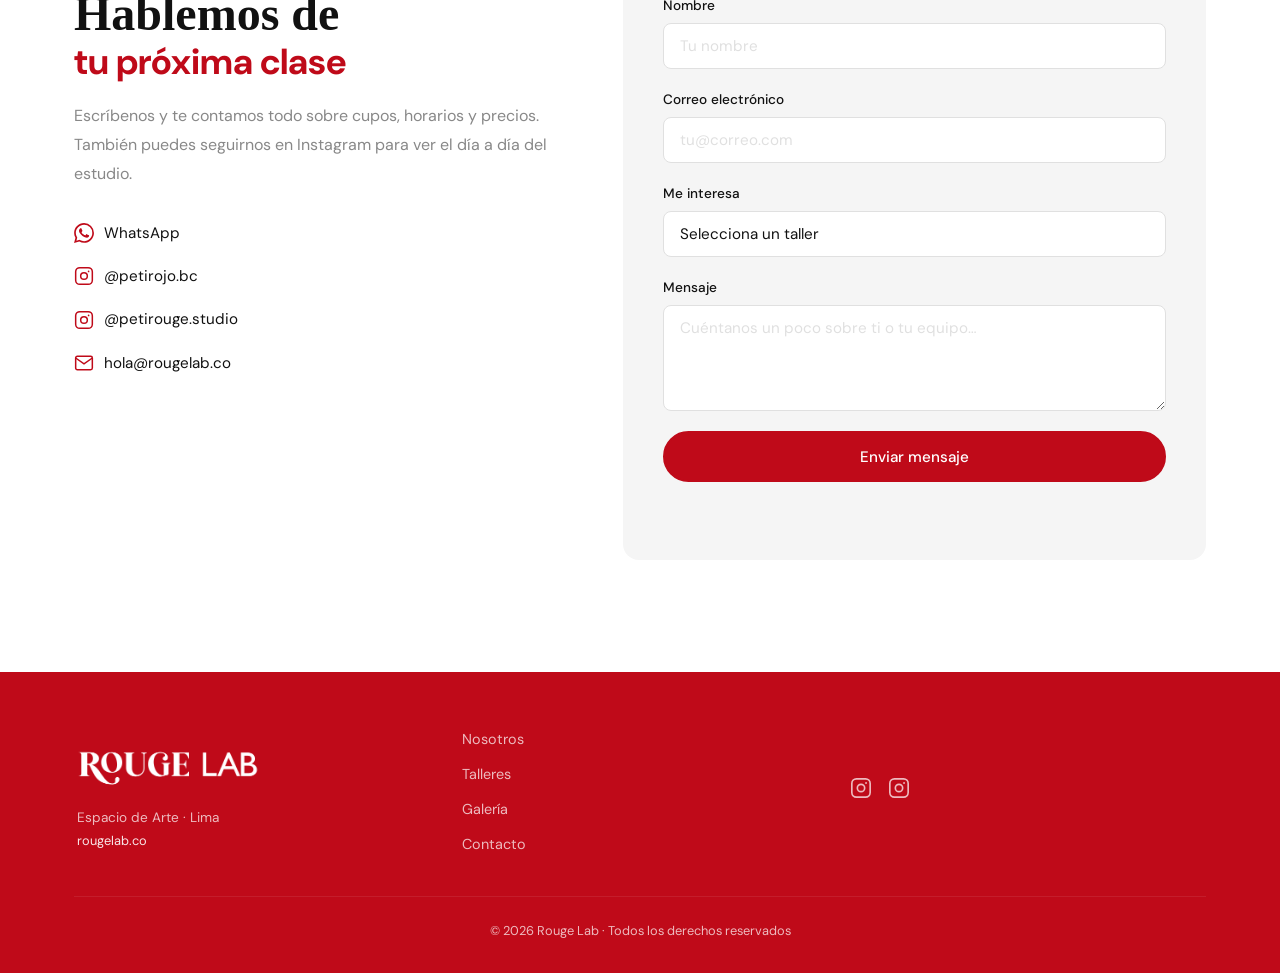
==== commit bc5cb43c: "Update branding, footer, and landing for Taller Ilustrado" ====
--- a/alterna/index.html
+++ b/alterna/index.html
@@ -3,8 +3,8 @@
 <head>
   <meta charset="UTF-8" />
   <meta name="viewport" content="width=device-width, initial-scale=1.0" />
-  <title>Rouge Lab — Escuela de Arte</title>
-  <meta name="description" content="Rouge Lab es una escuela de arte en Lima que ofrece talleres de pintura, dibujo y expresión creativa para adultos, niños y empresas." />
+  <title>Rouge Lab — Espacio de Arte</title>
+  <meta name="description" content="Rouge Lab es un espacio de arte en Lima donde niños, adultos y organizaciones exploran, crean y conectan a través de talleres de pintura, dibujo y expresión creativa." />
   <link rel="alternate" hreflang="es" href="/alterna/" />
   <link rel="alternate" hreflang="en" href="/alterna/en/" />
   <link rel="preconnect" href="https://fonts.googleapis.com" />
@@ -44,7 +44,7 @@
       <div class="hero__shape hero__shape--3"></div>
     </div>
     <div class="hero__content">
-      <p class="hero__eyebrow">Escuela de Arte · Lima</p>
+      <p class="hero__eyebrow">Espacio de Arte · Lima</p>
       <h1 class="hero__title">
         El arte vive<br />
         <em>en quien se atreve</em>
@@ -96,7 +96,7 @@
           <p class="section-eyebrow">Quiénes somos</p>
           <h2 class="section-title">Un espacio donde<br /><em>el color habla</em></h2>
           <p class="about__body">
-            Rouge Lab nació de la convicción de que crear con las manos transforma. Somos un estudio-escuela en el corazón de Lima donde artistas, curiosos y equipos descubren su propio lenguaje visual.
+            Rouge Lab nació de la convicción de que crear con las manos transforma. Somos un espacio de arte en el corazón de Lima donde artistas, curiosos y equipos descubren su propio lenguaje visual.
           </p>
           <p class="about__body">
             Nuestros talleres mezclan técnica, experimentación y mucho color. Porque el arte no es un talento que se nace teniendo — es una práctica que se cultiva.
@@ -161,11 +161,11 @@
 
           <div class="team__card">
             <div class="team__photo-wrap">
-              <img src="../img/mariate.jpg" alt="Mariaté" class="team__photo team__photo--real" />
-              <img src="../img/tete_felt.png" alt="Mariaté felting" class="team__photo team__photo--felt" />
+              <img src="../img/mariate.jpg" alt="Teté" class="team__photo team__photo--real" />
+              <img src="../img/tete_felt.png" alt="Teté felting" class="team__photo team__photo--felt" />
             </div>
             <div class="team__info">
-              <h3 class="team__name">Mariaté</h3>
+              <h3 class="team__name">Teté</h3>
               <p class="team__role">Directora &amp; Cofundadora</p>
               <p class="team__bio">Directora de arte e ilustradora con amplia trayectoria en proyectos creativos, editoriales y corporativos. Ha colaborado con marcas y equipos que buscan comunicar desde la imagen. En Rouge Lab lleva esa experiencia al aula, creando un espacio donde el arte se aprende con técnica y con alma.</p>
               <a href="https://www.instagram.com/petirouge.studio/" target="_blank" rel="noopener" class="team__ig">
@@ -243,7 +243,7 @@
             </div>
           </div>
           <div class="workshop-card">
-            <div class="workshop-card__color" style="background: #e8c9a0;"></div>
+            <div class="workshop-card__color" style="background: #c9463d;"></div>
             <div class="workshop-card__body">
               <h3>Mi primer cuadro en acuarela</h3>
               <p>Domina el agua y el pigmento. Paisajes, botanicals y abstracción en papel de alta calidad.</p>
@@ -256,7 +256,7 @@
             </div>
           </div>
           <div class="workshop-card">
-            <div class="workshop-card__color" style="background: #7a5c4a;"></div>
+            <div class="workshop-card__color" style="background: #c9463d;"></div>
             <div class="workshop-card__body">
               <h3>Aprende a dibujar desde 0</h3>
               <p>Línea, composición y narrativa visual. Construye tu propio estilo ilustrativo desde cero.</p>
@@ -269,7 +269,7 @@
             </div>
           </div>
           <div class="workshop-card">
-            <div class="workshop-card__color" style="background: #2c2118;"></div>
+            <div class="workshop-card__color" style="background: #c9463d;"></div>
             <div class="workshop-card__body">
               <h3>Pinta tu primer proyecto</h3>
               <p>Espacio abierto de creación con guía. Trabaja en tu proyecto con retroalimentación de nuestros artistas.</p>
@@ -521,7 +521,7 @@
       <div class="footer__grid">
         <div class="footer__brand">
           <p class="footer__logo"><img src="../img/IMG_1053.PNG" alt="Rouge Lab" class="footer__logo-mark" /></p>
-          <p class="footer__tagline">Escuela de Arte · Lima</p>
+          <p class="footer__tagline">Espacio de Arte · Lima</p>
           <p class="footer__domain">rougelab.co</p>
         </div>
         <nav class="footer__nav">
--- a/styles.css
+++ b/styles.css
@@ -1,32 +1,32 @@
 /* ============================================================
    ROUGE LAB — styles.css
-   Paleta: rojo terracota, crema, marrón oscuro, blanco roto
+   Paleta: rojo intenso, neutros fríos, negro, blanco puro
    ============================================================ */
 
 /* ---------- RESET & BASE ---------- */
 *, *::before, *::after { box-sizing: border-box; margin: 0; padding: 0; }
 
 :root {
-  --rouge:        #c9463d;
-  --rouge-dark:   #8b2d2d;
-  --rouge-light:  #e87066;
-  --cream:        #f5ede3;
-  --cream-mid:    #e8d9c8;
-  --sand:         #e8c9a0;
-  --brown:        #7a5c4a;
-  --dark:         #2c2118;
-  --dark-mid:     #3e2f22;
-  --white:        #fdfaf6;
-  --text:         #2c2118;
-  --text-muted:   #7a6a5e;
-
-  --font-serif:   'Playfair Display', Georgia, serif;
+  --rouge:        #bf0a19;
+  --rouge-dark:   #8a0a12;
+  --rouge-light:  #e83545;
+  --cream:        #f5f5f5;
+  --cream-mid:    #e0e0e0;
+  --sand:         #c8c8c8;
+  --brown:        #717171;
+  --dark:         #111111;
+  --dark-mid:     #1a1a1a;
+  --white:        #ffffff;
+  --text:         #111111;
+  --text-muted:   #888888;
+
+  --font-serif:   'STIX Two Text', Georgia, serif;
   --font-sans:    'DM Sans', system-ui, sans-serif;
 
-  --radius:       12px;
-  --radius-lg:    24px;
-  --shadow:       0 8px 32px rgba(44,33,24,.10);
-  --shadow-lg:    0 20px 60px rgba(44,33,24,.18);
+  --radius:       8px;
+  --radius-lg:    16px;
+  --shadow:       0 4px 24px rgba(0,0,0,.08);
+  --shadow-lg:    0 16px 48px rgba(0,0,0,.12);
 
   --nav-height:   72px;
   --container:    1180px;
@@ -64,7 +64,10 @@
 }
 
 .section-title em {
-  font-style: italic;
+  font-family: var(--font-sans);
+  font-style: normal;
+  font-size: 0.75em;
+  display: block;
   color: var(--rouge);
 }
 
@@ -145,7 +148,7 @@
   align-items: center;
   justify-content: space-between;
   padding: 0 2rem;
-  background: rgba(253,250,246,.92);
+  background: rgba(255,255,255,.92);
   backdrop-filter: blur(12px);
   -webkit-backdrop-filter: blur(12px);
   border-bottom: 1px solid transparent;
@@ -154,7 +157,7 @@
 
 .nav.scrolled {
   border-color: var(--cream-mid);
-  box-shadow: 0 2px 20px rgba(44,33,24,.07);
+  box-shadow: 0 2px 20px rgba(0,0,0,.07);
 }
 
 .nav__logo {
@@ -301,7 +304,7 @@
   justify-content: center;
   padding: calc(var(--nav-height) + 3rem) 2rem 5rem;
   overflow: hidden;
-  background: var(--cream);
+  background: var(--rouge);
 }
 
 .hero__bg {
@@ -320,19 +323,19 @@
 .hero__shape--1 {
   width: 500px; height: 500px;
   top: -100px; right: -150px;
-  background: radial-gradient(circle, #c9463d55, transparent 70%);
+  background: radial-gradient(circle, rgba(255,255,255,.12), transparent 70%);
 }
 
 .hero__shape--2 {
   width: 400px; height: 400px;
   bottom: -80px; left: -100px;
-  background: radial-gradient(circle, #e8c9a055, transparent 70%);
+  background: radial-gradient(circle, rgba(0,0,0,.2), transparent 70%);
 }
 
 .hero__shape--3 {
   width: 300px; height: 300px;
   top: 50%; left: 35%;
-  background: radial-gradient(circle, #7a5c4a30, transparent 70%);
+  background: radial-gradient(circle, rgba(255,255,255,.08), transparent 70%);
 }
 
 .hero__content {
@@ -346,30 +349,34 @@
   font-weight: 500;
   letter-spacing: .2em;
   text-transform: uppercase;
-  color: var(--rouge);
+  color: rgba(255,255,255,.7);
   margin-bottom: 1.25rem;
 }
 
 .hero__title {
-  font-family: var(--font-serif);
+  font-family: 'STIX Two Text', Georgia, serif;
   font-size: clamp(2.8rem, 7vw, 5.5rem);
   font-weight: 700;
   line-height: 1.08;
-  color: var(--dark);
+  color: #ffffff;
   margin-bottom: 1.5rem;
 }
 
 .hero__title em {
-  color: var(--rouge);
-  font-style: italic;
+  color: #ffffff;
+  font-family: var(--font-sans);
+  font-style: normal;
+  font-size: 0.75em;
+  display: block;
+  margin-top: 0em;
 }
 
 .hero__subtitle {
   font-size: clamp(1rem, 2vw, 1.2rem);
-  color: var(--text-muted);
+  color: rgba(255,255,255,.8);
   max-width: 520px;
   line-height: 1.7;
-  margin-bottom: 2.5rem;
+  margin-bottom: 2.1rem;
 }
 
 .hero__actions {
@@ -397,14 +404,14 @@
   display: flex;
   align-items: center;
   gap: .85rem;
-  background: rgba(255,255,255,.7);
+  background: rgba(255,255,255,.15);
   backdrop-filter: blur(8px);
   padding: .85rem 1.25rem;
   border-radius: var(--radius);
-  box-shadow: var(--shadow);
+  box-shadow: none;
   font-size: .85rem;
   font-weight: 500;
-  color: var(--dark);
+  color: #ffffff;
   min-width: 180px;
   animation: floatIn .8s ease both;
 }
@@ -429,7 +436,7 @@
   align-items: center;
   gap: .5rem;
   z-index: 2;
-  color: var(--text-muted);
+  color: rgba(255,255,255,.6);
   font-size: .75rem;
   letter-spacing: .12em;
   text-transform: uppercase;
@@ -439,8 +446,30 @@
 .hero__scroll-line {
   width: 1px;
   height: 48px;
-  background: linear-gradient(to bottom, var(--rouge), transparent);
+  background: linear-gradient(to bottom, rgba(255,255,255,.6), transparent);
   animation: scrollPulse 2s infinite;
+}
+
+/* Hero button overrides on rouge background */
+.hero .btn--primary {
+  background: #ffffff;
+  color: var(--rouge);
+  border-color: #ffffff;
+}
+.hero .btn--primary:hover {
+  background: var(--cream);
+  border-color: var(--cream);
+  color: var(--rouge-dark);
+  box-shadow: 0 8px 24px rgba(0,0,0,.25);
+}
+.hero .btn--ghost {
+  color: #ffffff;
+  border-color: rgba(255,255,255,.5);
+}
+.hero .btn--ghost:hover {
+  background: rgba(255,255,255,.15);
+  border-color: #ffffff;
+  color: #ffffff;
 }
 
 /* ---------- ABOUT ---------- */
@@ -497,7 +526,7 @@
 
 .about__feature-card {
   background: linear-gradient(180deg, #fbf4ec 0%, #f6ede3 100%);
-  border: 1px solid var(--cream-mid);
+  border: none;
   border-radius: 32px;
   padding: 1rem;
   box-shadow: var(--shadow);
@@ -579,8 +608,8 @@
 }
 
 .about__feature-metric {
-  background: var(--dark);
-  border: 1px solid var(--dark);
+  background: var(--rouge);
+  border: 1px solid var(--rouge);
   border-radius: 22px;
   padding: 1.2rem;
   color: var(--white);
@@ -615,8 +644,8 @@
 }
 
 .about__highlight {
-  background: rgba(253, 250, 246, .95);
-  border: 1px solid rgba(232, 217, 200, .95);
+  background: linear-gradient(180deg, #fbf4ec 0%, #f6ede3 100%);
+  border: none;
   border-radius: 22px;
   padding: 1.15rem;
 }
@@ -786,8 +815,8 @@
 .about__evidence {
   margin-top: 2.5rem;
   padding: 1.75rem;
-  background: linear-gradient(180deg, #fff8f2 0%, #f9f1e8 100%);
-  border: 1px solid var(--cream-mid);
+  background: #495dac;
+  border: 1px solid rgba(73,93,172,.3);
   border-radius: var(--radius-lg);
 }
 
@@ -809,7 +838,7 @@
 
 @media (min-width: 900px) {
   .about__evidence-head {
-    grid-template-columns: 1.05fr .95fr;
+    grid-template-columns: .85fr 1.15fr;
   }
 }
 
@@ -818,7 +847,7 @@
   font-weight: 600;
   letter-spacing: .18em;
   text-transform: uppercase;
-  color: var(--rouge);
+  color: rgba(255,255,255,.7);
   margin-bottom: .75rem;
 }
 
@@ -826,12 +855,12 @@
   font-family: var(--font-serif);
   font-size: clamp(1.6rem, 3vw, 2.4rem);
   line-height: 1.2;
-  color: var(--dark);
-  max-width: 14ch;
+  color: #ffffff;
+  max-width: 20ch;
 }
 
 .about__evidence-intro {
-  color: var(--text-muted);
+  color: rgba(255,255,255,.75);
   line-height: 1.8;
   margin-top: .15rem;
 }
@@ -848,8 +877,8 @@
 }
 
 .about__evidence-card {
-  background: rgba(253, 250, 246, .85);
-  border: 1px solid rgba(232, 217, 200, .9);
+  background: rgba(255,255,255,.18);
+  border: 1px solid rgba(255,255,255,.15);
   border-radius: var(--radius);
   padding: 1.15rem;
 }
@@ -857,13 +886,13 @@
 .about__evidence-card h3 {
   font-family: var(--font-serif);
   font-size: 1.05rem;
-  color: var(--dark);
+  color: #ffffff;
   margin-bottom: .45rem;
 }
 
 .about__evidence-card p {
   font-size: .92rem;
-  color: var(--text-muted);
+  color: rgba(255,255,255,.7);
   line-height: 1.7;
 }
 
@@ -1621,8 +1650,8 @@
 
 /* ---------- FOOTER ---------- */
 .footer {
-  background: var(--dark);
-  color: rgba(255,255,255,.55);
+  background: var(--rouge);
+  color: rgba(255,255,255,.72);
   padding: 3.5rem 0 2rem;
 }
 
@@ -1639,23 +1668,32 @@
 
 .footer__logo {
   margin-bottom: .45rem;
+  margin-left: -.97rem;
+}
+
+.footer__brand {
+  display: flex;
+  flex-direction: column;
+  align-items: flex-start;
 }
 
 .footer__logo-mark {
   display: block;
   width: min(220px, 100%);
   height: auto;
-  filter: brightness(0) saturate(100%) invert(28%) sepia(62%) saturate(1690%) hue-rotate(340deg) brightness(88%) contrast(89%);
+  filter: brightness(0) invert(1);
 }
 
 .footer__tagline {
   font-size: .85rem;
   margin-bottom: .15rem;
+  padding-left: .2rem;
 }
 
 .footer__domain {
   font-size: .8rem;
-  color: var(--rouge-light);
+  color: rgba(255,255,255,.9);
+  padding-left: .2rem;
 }
 
 .footer__nav {
@@ -1665,12 +1703,12 @@
 }
 
 .footer__nav a {
-  color: rgba(255,255,255,.5);
+  color: rgba(255,255,255,.72);
   text-decoration: none;
   font-size: .9rem;
   transition: color .2s;
 }
-.footer__nav a:hover { color: var(--rouge-light); }
+.footer__nav a:hover { color: var(--white); }
 
 .footer__social {
   display: flex;
@@ -1679,10 +1717,10 @@
 }
 
 .footer__social a {
-  color: rgba(255,255,255,.5);
+  color: rgba(255,255,255,.72);
   transition: color .2s, transform .2s;
 }
-.footer__social a:hover { color: var(--rouge-light); transform: translateY(-2px); }
+.footer__social a:hover { color: var(--white); transform: translateY(-2px); }
 
 .footer__bottom {
   border-top: 1px solid rgba(255,255,255,.08);
@@ -1837,7 +1875,7 @@
   margin: .75rem auto 0;
   background: none;
   border: none;
-  color: var(--cream-mid);
+  color: rgba(255,255,255,.45);
   font-family: var(--font-sans);
   font-size: .78rem;
   cursor: pointer;
@@ -1847,7 +1885,7 @@
 }
 
 .promo__dismiss:hover {
-  color: var(--cream);
+  color: rgba(255,255,255,.7);
 }
 
 .promo__footer {
